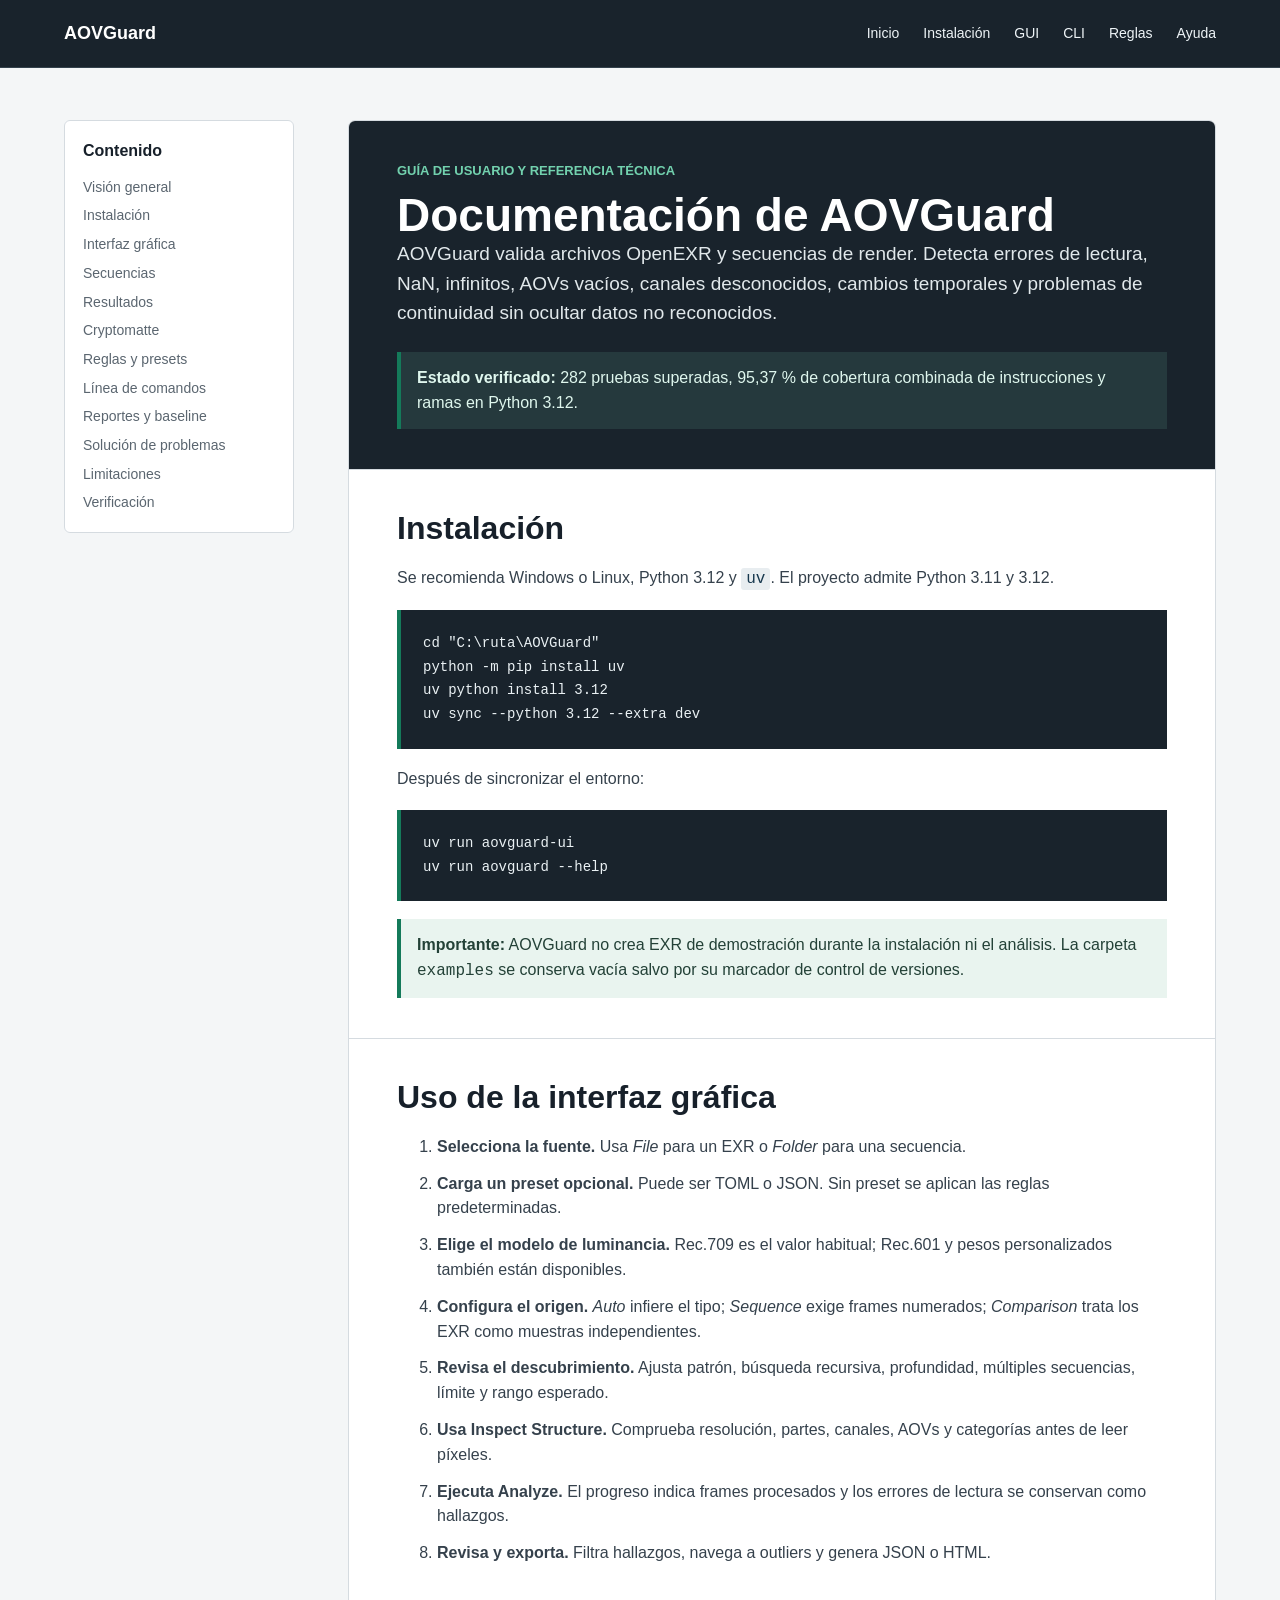
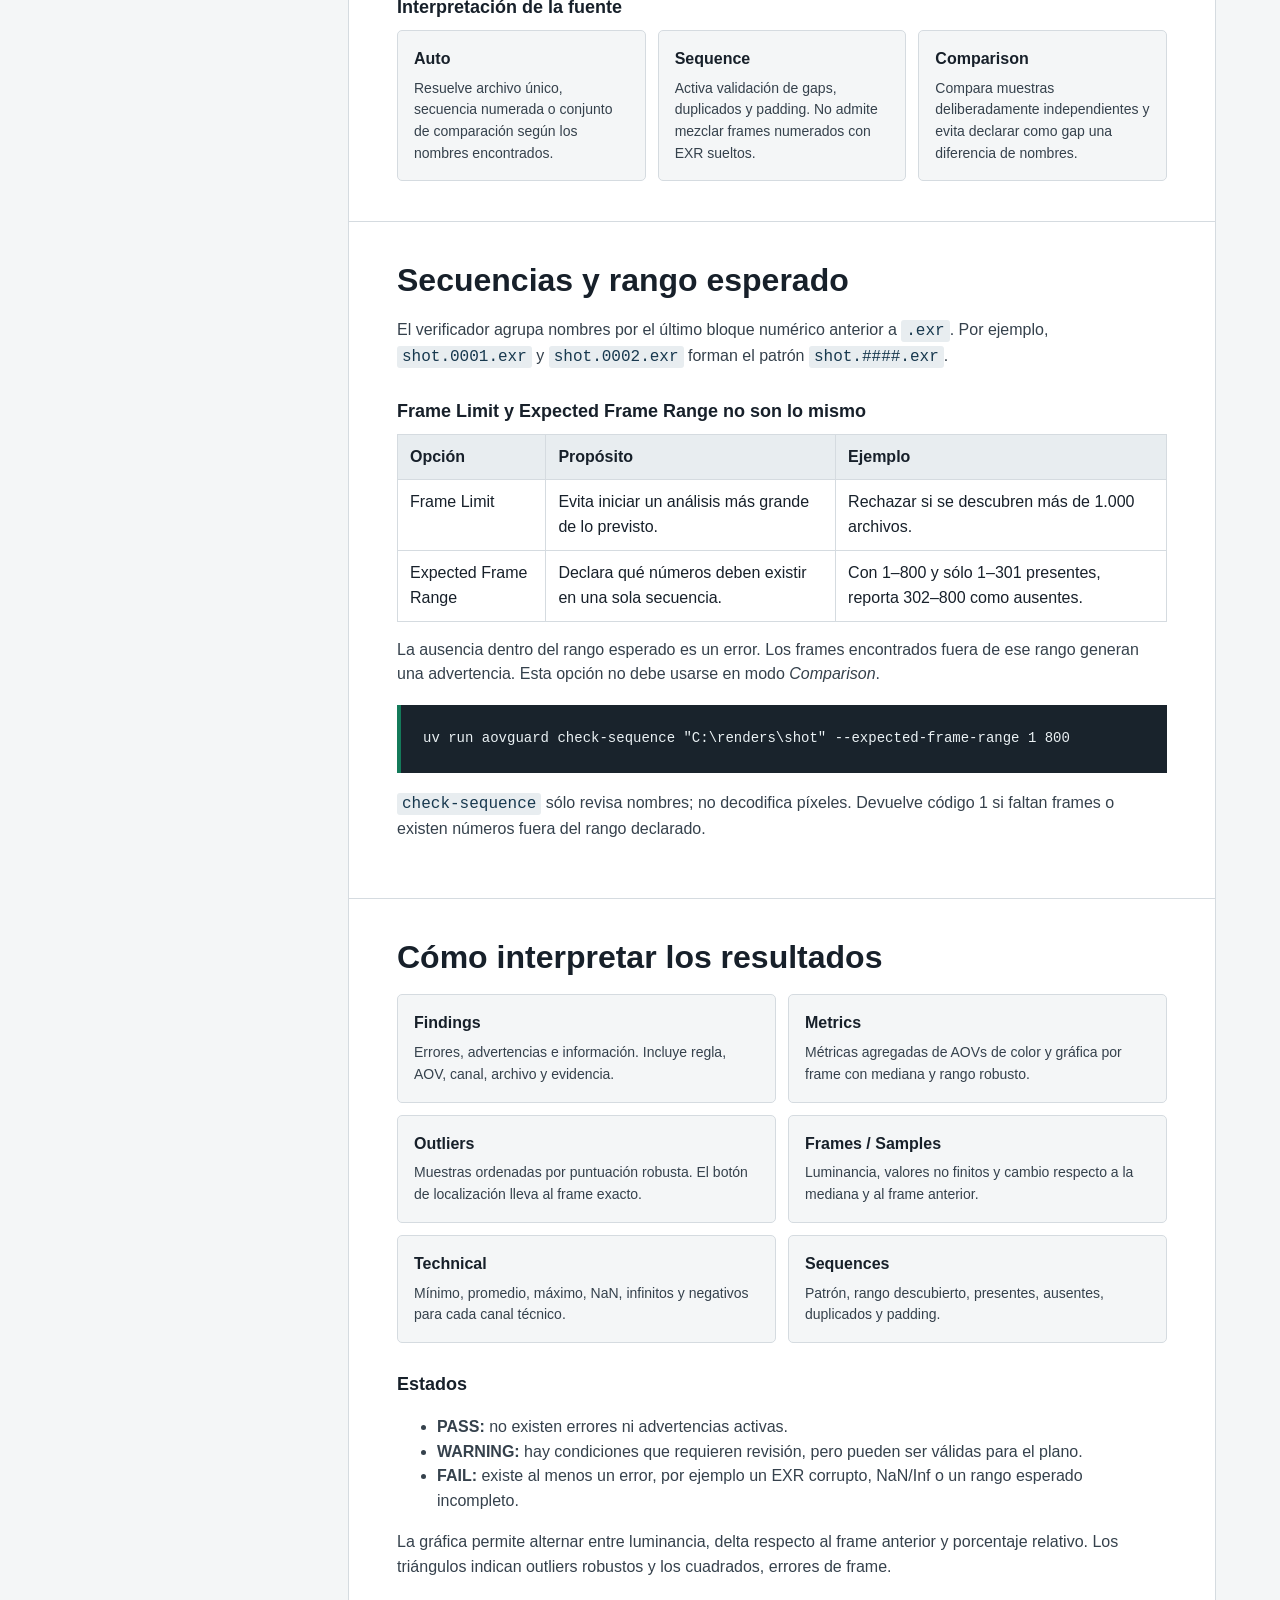
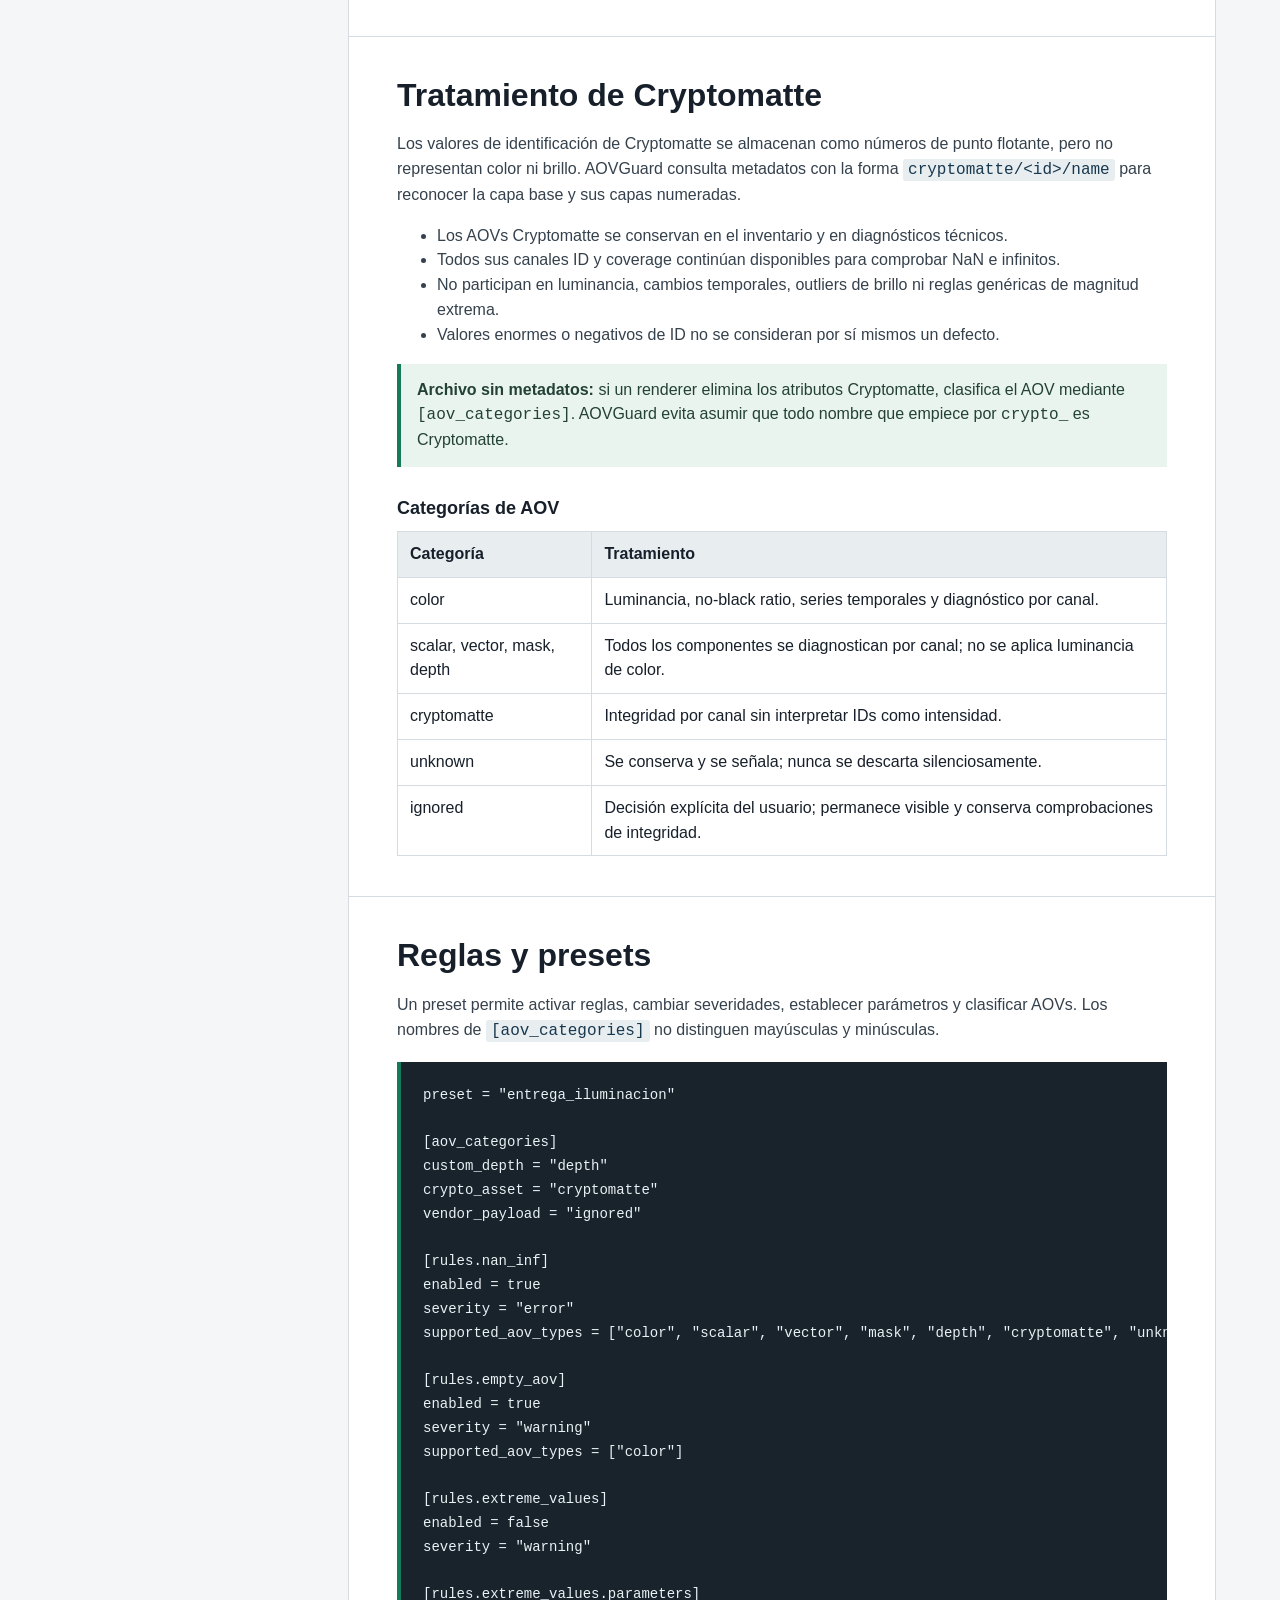
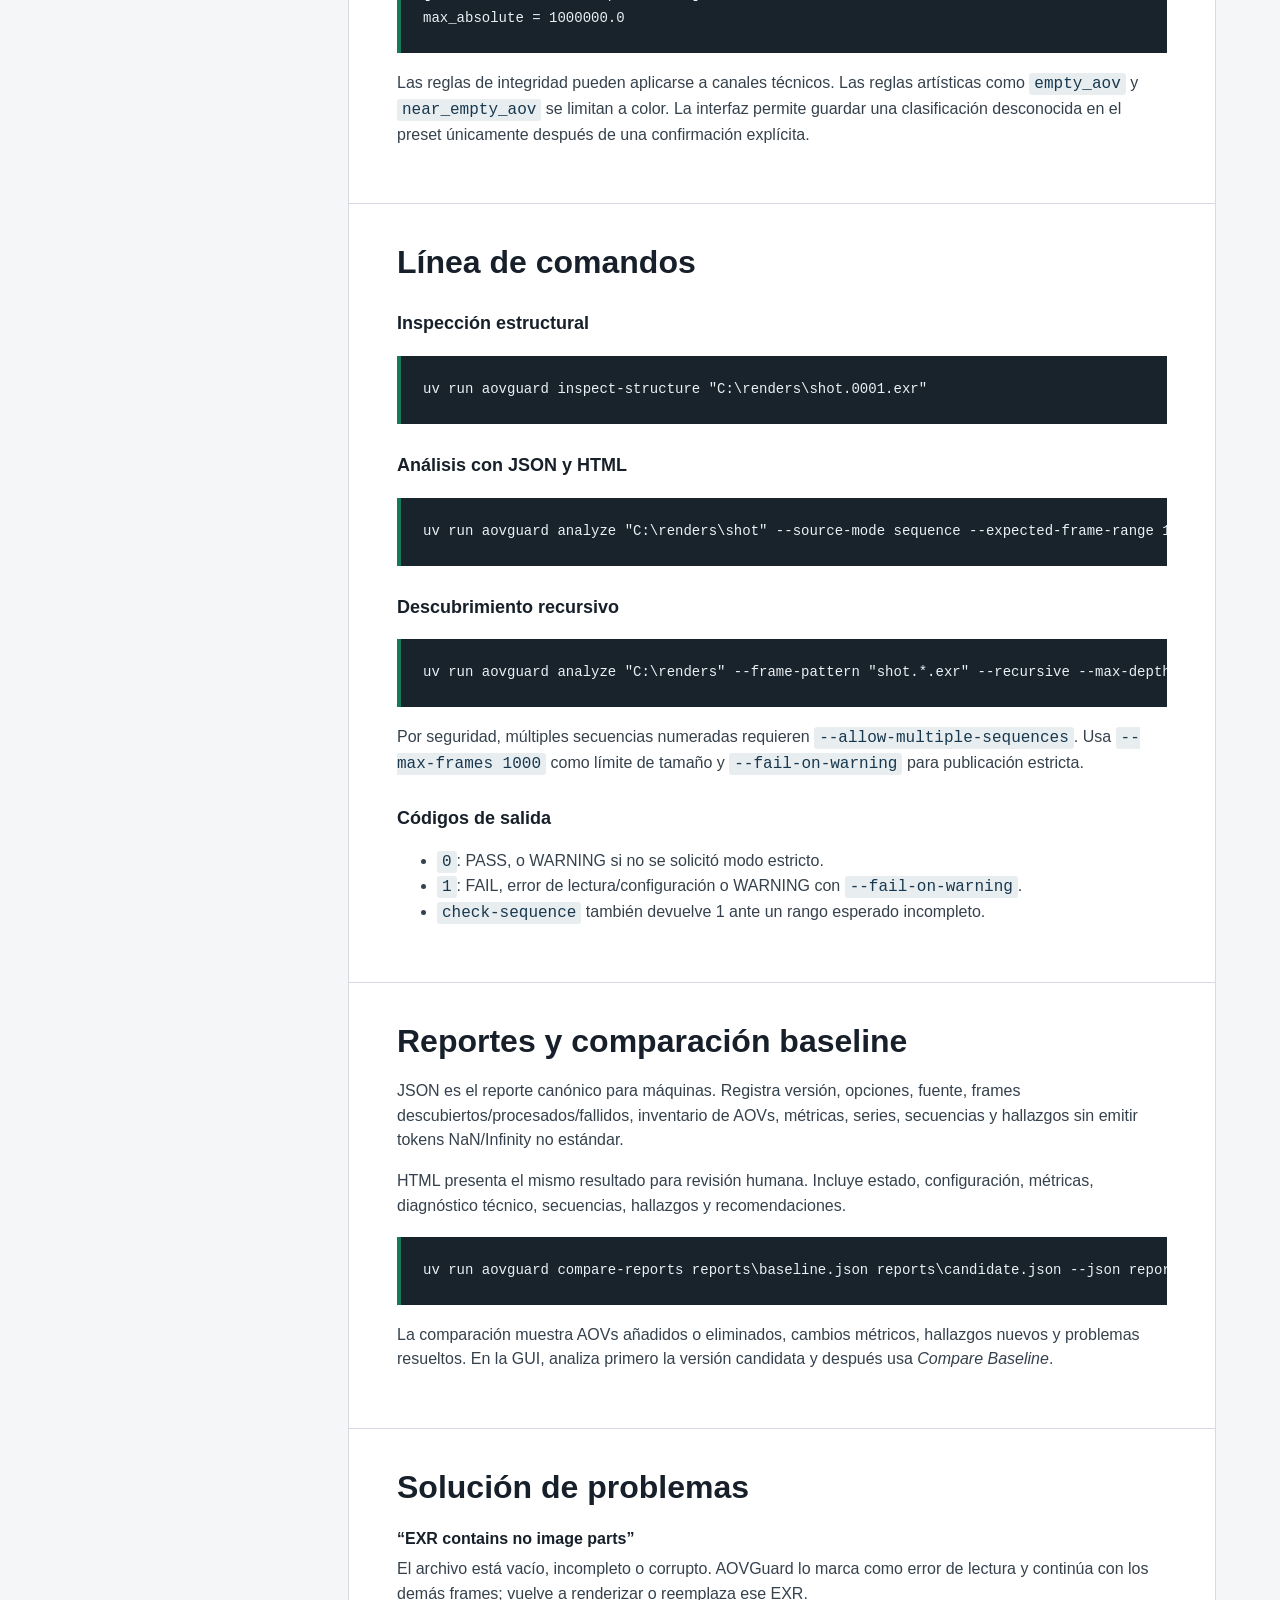
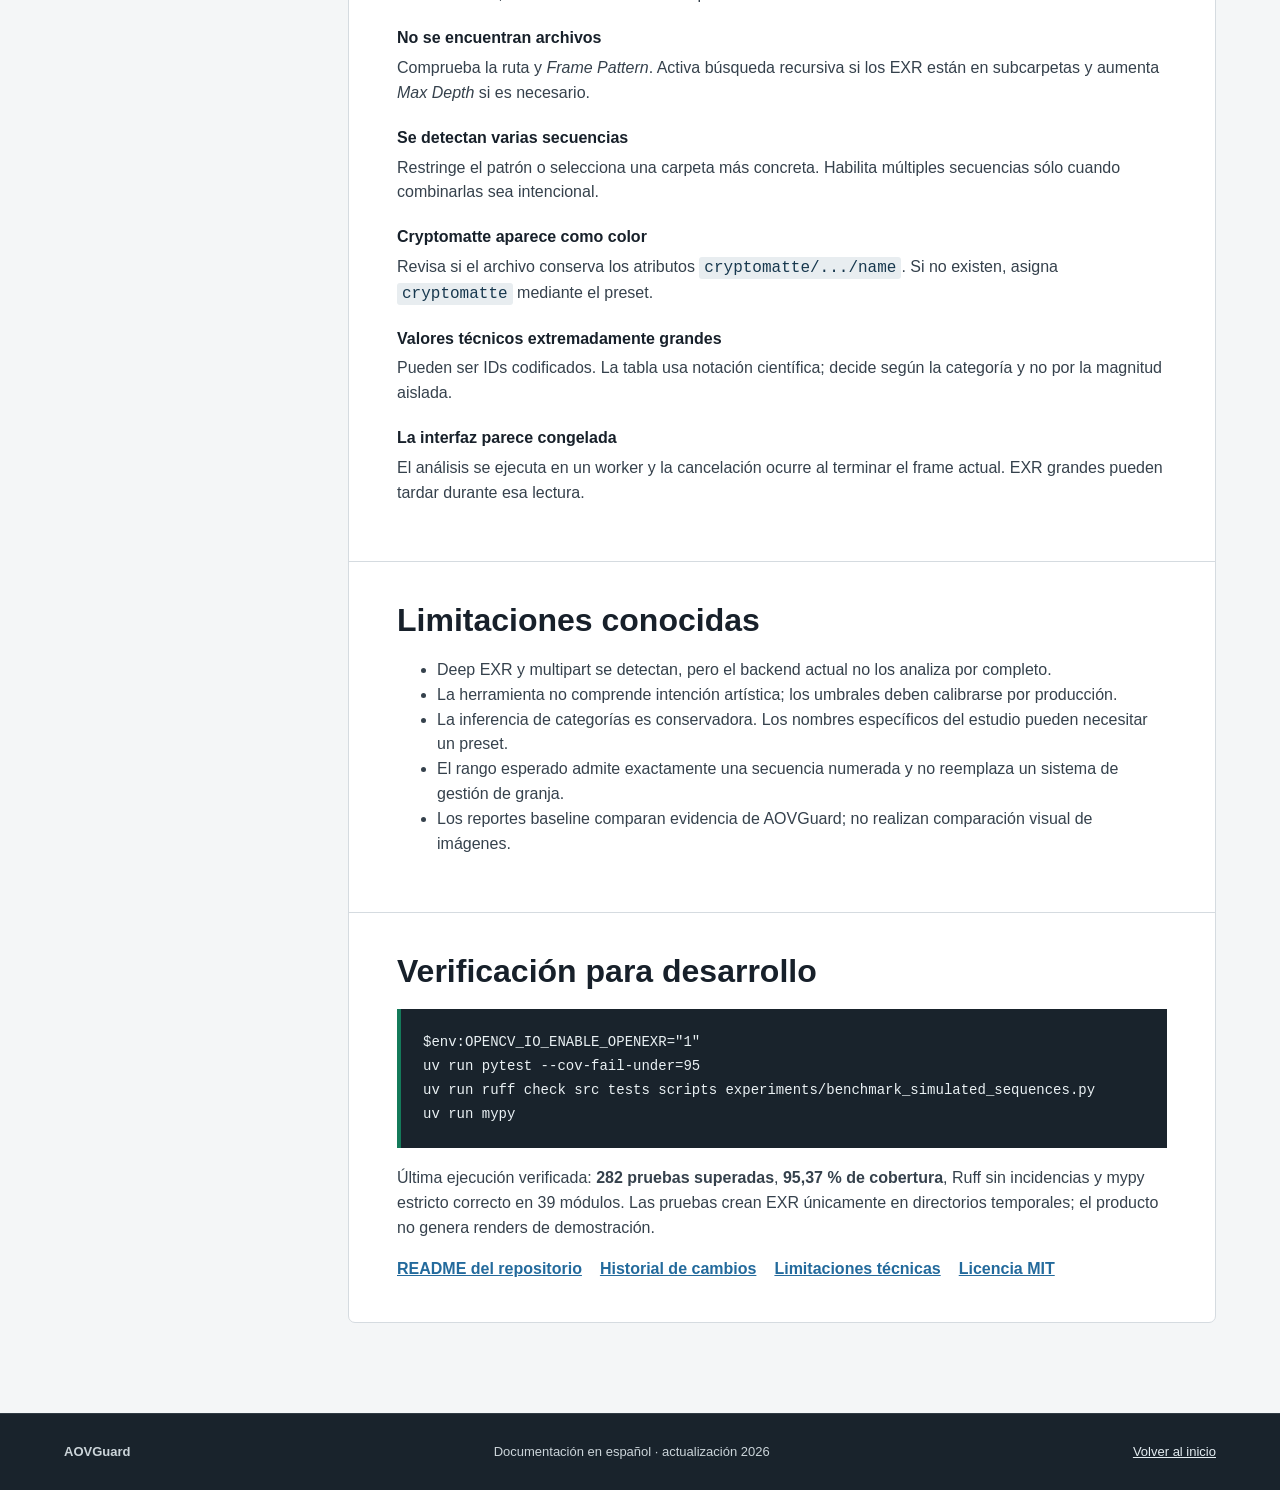
==== website/documentacion.html @ 88c2302a "Initial public release of AOVGuard" ====
<!doctype html>
<html lang="es">
<head>
  <meta charset="utf-8">
  <meta name="viewport" content="width=device-width, initial-scale=1">
  <meta name="description" content="Documentación en español de AOVGuard para analizar OpenEXR, AOVs y secuencias de render.">
  <title>Documentación | AOVGuard</title>
  <link rel="stylesheet" href="styles.css">
</head>
<body class="docs-page">
  <header class="site-header docs-header">
    <a class="brand" href="index.html">AOVGuard</a>
    <nav aria-label="Navegación de documentación">
      <a href="index.html">Inicio</a>
      <a href="#instalacion">Instalación</a>
      <a href="#gui">GUI</a>
      <a href="#cli">CLI</a>
      <a href="#reglas">Reglas</a>
      <a href="#problemas">Ayuda</a>
    </nav>
  </header>

  <main class="docs-shell">
    <aside class="docs-nav" aria-label="Índice de esta página">
      <strong>Contenido</strong>
      <a href="#vision">Visión general</a>
      <a href="#instalacion">Instalación</a>
      <a href="#gui">Interfaz gráfica</a>
      <a href="#secuencias">Secuencias</a>
      <a href="#resultados">Resultados</a>
      <a href="#cryptomatte">Cryptomatte</a>
      <a href="#reglas">Reglas y presets</a>
      <a href="#cli">Línea de comandos</a>
      <a href="#reportes">Reportes y baseline</a>
      <a href="#problemas">Solución de problemas</a>
      <a href="#limitaciones">Limitaciones</a>
      <a href="#verificacion">Verificación</a>
    </aside>

    <article class="docs-content">
      <header class="docs-hero" id="vision">
        <p class="eyebrow">Guía de usuario y referencia técnica</p>
        <h1>Documentación de AOVGuard</h1>
        <p class="lead">AOVGuard valida archivos OpenEXR y secuencias de render. Detecta errores de lectura, NaN, infinitos, AOVs vacíos, canales desconocidos, cambios temporales y problemas de continuidad sin ocultar datos no reconocidos.</p>
        <div class="status-note"><strong>Estado verificado:</strong> 282 pruebas superadas, 95,37 % de cobertura combinada de instrucciones y ramas en Python 3.12.</div>
      </header>

      <section id="instalacion">
        <h2>Instalación</h2>
        <p>Se recomienda Windows o Linux, Python 3.12 y <code>uv</code>. El proyecto admite Python 3.11 y 3.12.</p>
        <pre><code>cd "C:\ruta\AOVGuard"
python -m pip install uv
uv python install 3.12
uv sync --python 3.12 --extra dev</code></pre>
        <p>Después de sincronizar el entorno:</p>
        <pre><code>uv run aovguard-ui
uv run aovguard --help</code></pre>
        <div class="callout"><strong>Importante:</strong> AOVGuard no crea EXR de demostración durante la instalación ni el análisis. La carpeta <code>examples</code> se conserva vacía salvo por su marcador de control de versiones.</div>
      </section>

      <section id="gui">
        <h2>Uso de la interfaz gráfica</h2>
        <ol class="steps">
          <li><strong>Selecciona la fuente.</strong> Usa <em>File</em> para un EXR o <em>Folder</em> para una secuencia.</li>
          <li><strong>Carga un preset opcional.</strong> Puede ser TOML o JSON. Sin preset se aplican las reglas predeterminadas.</li>
          <li><strong>Elige el modelo de luminancia.</strong> Rec.709 es el valor habitual; Rec.601 y pesos personalizados también están disponibles.</li>
          <li><strong>Configura el origen.</strong> <em>Auto</em> infiere el tipo; <em>Sequence</em> exige frames numerados; <em>Comparison</em> trata los EXR como muestras independientes.</li>
          <li><strong>Revisa el descubrimiento.</strong> Ajusta patrón, búsqueda recursiva, profundidad, múltiples secuencias, límite y rango esperado.</li>
          <li><strong>Usa Inspect Structure.</strong> Comprueba resolución, partes, canales, AOVs y categorías antes de leer píxeles.</li>
          <li><strong>Ejecuta Analyze.</strong> El progreso indica frames procesados y los errores de lectura se conservan como hallazgos.</li>
          <li><strong>Revisa y exporta.</strong> Filtra hallazgos, navega a outliers y genera JSON o HTML.</li>
        </ol>

        <h3>Interpretación de la fuente</h3>
        <div class="reference-grid">
          <div><strong>Auto</strong><p>Resuelve archivo único, secuencia numerada o conjunto de comparación según los nombres encontrados.</p></div>
          <div><strong>Sequence</strong><p>Activa validación de gaps, duplicados y padding. No admite mezclar frames numerados con EXR sueltos.</p></div>
          <div><strong>Comparison</strong><p>Compara muestras deliberadamente independientes y evita declarar como gap una diferencia de nombres.</p></div>
        </div>
      </section>

      <section id="secuencias">
        <h2>Secuencias y rango esperado</h2>
        <p>El verificador agrupa nombres por el último bloque numérico anterior a <code>.exr</code>. Por ejemplo, <code>shot.0001.exr</code> y <code>shot.0002.exr</code> forman el patrón <code>shot.####.exr</code>.</p>
        <h3>Frame Limit y Expected Frame Range no son lo mismo</h3>
        <table>
          <thead><tr><th>Opción</th><th>Propósito</th><th>Ejemplo</th></tr></thead>
          <tbody>
            <tr><td>Frame Limit</td><td>Evita iniciar un análisis más grande de lo previsto.</td><td>Rechazar si se descubren más de 1.000 archivos.</td></tr>
            <tr><td>Expected Frame Range</td><td>Declara qué números deben existir en una sola secuencia.</td><td>Con 1–800 y sólo 1–301 presentes, reporta 302–800 como ausentes.</td></tr>
          </tbody>
        </table>
        <p>La ausencia dentro del rango esperado es un error. Los frames encontrados fuera de ese rango generan una advertencia. Esta opción no debe usarse en modo <em>Comparison</em>.</p>
        <pre><code>uv run aovguard check-sequence "C:\renders\shot" --expected-frame-range 1 800</code></pre>
        <p><code>check-sequence</code> sólo revisa nombres; no decodifica píxeles. Devuelve código 1 si faltan frames o existen números fuera del rango declarado.</p>
      </section>

      <section id="resultados">
        <h2>Cómo interpretar los resultados</h2>
        <div class="reference-grid two-columns">
          <div><strong>Findings</strong><p>Errores, advertencias e información. Incluye regla, AOV, canal, archivo y evidencia.</p></div>
          <div><strong>Metrics</strong><p>Métricas agregadas de AOVs de color y gráfica por frame con mediana y rango robusto.</p></div>
          <div><strong>Outliers</strong><p>Muestras ordenadas por puntuación robusta. El botón de localización lleva al frame exacto.</p></div>
          <div><strong>Frames / Samples</strong><p>Luminancia, valores no finitos y cambio respecto a la mediana y al frame anterior.</p></div>
          <div><strong>Technical</strong><p>Mínimo, promedio, máximo, NaN, infinitos y negativos para cada canal técnico.</p></div>
          <div><strong>Sequences</strong><p>Patrón, rango descubierto, presentes, ausentes, duplicados y padding.</p></div>
        </div>

        <h3>Estados</h3>
        <ul>
          <li><strong>PASS:</strong> no existen errores ni advertencias activas.</li>
          <li><strong>WARNING:</strong> hay condiciones que requieren revisión, pero pueden ser válidas para el plano.</li>
          <li><strong>FAIL:</strong> existe al menos un error, por ejemplo un EXR corrupto, NaN/Inf o un rango esperado incompleto.</li>
        </ul>
        <p>La gráfica permite alternar entre luminancia, delta respecto al frame anterior y porcentaje relativo. Los triángulos indican outliers robustos y los cuadrados, errores de frame.</p>
      </section>

      <section id="cryptomatte">
        <h2>Tratamiento de Cryptomatte</h2>
        <p>Los valores de identificación de Cryptomatte se almacenan como números de punto flotante, pero no representan color ni brillo. AOVGuard consulta metadatos con la forma <code>cryptomatte/&lt;id&gt;/name</code> para reconocer la capa base y sus capas numeradas.</p>
        <ul>
          <li>Los AOVs Cryptomatte se conservan en el inventario y en diagnósticos técnicos.</li>
          <li>Todos sus canales ID y coverage continúan disponibles para comprobar NaN e infinitos.</li>
          <li>No participan en luminancia, cambios temporales, outliers de brillo ni reglas genéricas de magnitud extrema.</li>
          <li>Valores enormes o negativos de ID no se consideran por sí mismos un defecto.</li>
        </ul>
        <div class="callout"><strong>Archivo sin metadatos:</strong> si un renderer elimina los atributos Cryptomatte, clasifica el AOV mediante <code>[aov_categories]</code>. AOVGuard evita asumir que todo nombre que empiece por <code>crypto_</code> es Cryptomatte.</div>

        <h3>Categorías de AOV</h3>
        <table>
          <thead><tr><th>Categoría</th><th>Tratamiento</th></tr></thead>
          <tbody>
            <tr><td>color</td><td>Luminancia, no-black ratio, series temporales y diagnóstico por canal.</td></tr>
            <tr><td>scalar, vector, mask, depth</td><td>Todos los componentes se diagnostican por canal; no se aplica luminancia de color.</td></tr>
            <tr><td>cryptomatte</td><td>Integridad por canal sin interpretar IDs como intensidad.</td></tr>
            <tr><td>unknown</td><td>Se conserva y se señala; nunca se descarta silenciosamente.</td></tr>
            <tr><td>ignored</td><td>Decisión explícita del usuario; permanece visible y conserva comprobaciones de integridad.</td></tr>
          </tbody>
        </table>
      </section>

      <section id="reglas">
        <h2>Reglas y presets</h2>
        <p>Un preset permite activar reglas, cambiar severidades, establecer parámetros y clasificar AOVs. Los nombres de <code>[aov_categories]</code> no distinguen mayúsculas y minúsculas.</p>
        <pre><code>preset = "entrega_iluminacion"

[aov_categories]
custom_depth = "depth"
crypto_asset = "cryptomatte"
vendor_payload = "ignored"

[rules.nan_inf]
enabled = true
severity = "error"
supported_aov_types = ["color", "scalar", "vector", "mask", "depth", "cryptomatte", "unknown", "ignored"]

[rules.empty_aov]
enabled = true
severity = "warning"
supported_aov_types = ["color"]

[rules.extreme_values]
enabled = false
severity = "warning"

[rules.extreme_values.parameters]
max_absolute = 1000000.0</code></pre>
        <p>Las reglas de integridad pueden aplicarse a canales técnicos. Las reglas artísticas como <code>empty_aov</code> y <code>near_empty_aov</code> se limitan a color. La interfaz permite guardar una clasificación desconocida en el preset únicamente después de una confirmación explícita.</p>
      </section>

      <section id="cli">
        <h2>Línea de comandos</h2>
        <h3>Inspección estructural</h3>
        <pre><code>uv run aovguard inspect-structure "C:\renders\shot.0001.exr"</code></pre>
        <h3>Análisis con JSON y HTML</h3>
        <pre><code>uv run aovguard analyze "C:\renders\shot" --source-mode sequence --expected-frame-range 1 800 --rules-config config\rules.example.toml --json reports\shot.json --html reports\shot.html</code></pre>
        <h3>Descubrimiento recursivo</h3>
        <pre><code>uv run aovguard analyze "C:\renders" --frame-pattern "shot.*.exr" --recursive --max-depth 2</code></pre>
        <p>Por seguridad, múltiples secuencias numeradas requieren <code>--allow-multiple-sequences</code>. Usa <code>--max-frames 1000</code> como límite de tamaño y <code>--fail-on-warning</code> para publicación estricta.</p>
        <h3>Códigos de salida</h3>
        <ul>
          <li><code>0</code>: PASS, o WARNING si no se solicitó modo estricto.</li>
          <li><code>1</code>: FAIL, error de lectura/configuración o WARNING con <code>--fail-on-warning</code>.</li>
          <li><code>check-sequence</code> también devuelve 1 ante un rango esperado incompleto.</li>
        </ul>
      </section>

      <section id="reportes">
        <h2>Reportes y comparación baseline</h2>
        <p>JSON es el reporte canónico para máquinas. Registra versión, opciones, fuente, frames descubiertos/procesados/fallidos, inventario de AOVs, métricas, series, secuencias y hallazgos sin emitir tokens NaN/Infinity no estándar.</p>
        <p>HTML presenta el mismo resultado para revisión humana. Incluye estado, configuración, métricas, diagnóstico técnico, secuencias, hallazgos y recomendaciones.</p>
        <pre><code>uv run aovguard compare-reports reports\baseline.json reports\candidate.json --json reports\comparacion.json</code></pre>
        <p>La comparación muestra AOVs añadidos o eliminados, cambios métricos, hallazgos nuevos y problemas resueltos. En la GUI, analiza primero la versión candidata y después usa <em>Compare Baseline</em>.</p>
      </section>

      <section id="problemas">
        <h2>Solución de problemas</h2>
        <dl class="troubleshooting">
          <dt>“EXR contains no image parts”</dt>
          <dd>El archivo está vacío, incompleto o corrupto. AOVGuard lo marca como error de lectura y continúa con los demás frames; vuelve a renderizar o reemplaza ese EXR.</dd>
          <dt>No se encuentran archivos</dt>
          <dd>Comprueba la ruta y <em>Frame Pattern</em>. Activa búsqueda recursiva si los EXR están en subcarpetas y aumenta <em>Max Depth</em> si es necesario.</dd>
          <dt>Se detectan varias secuencias</dt>
          <dd>Restringe el patrón o selecciona una carpeta más concreta. Habilita múltiples secuencias sólo cuando combinarlas sea intencional.</dd>
          <dt>Cryptomatte aparece como color</dt>
          <dd>Revisa si el archivo conserva los atributos <code>cryptomatte/.../name</code>. Si no existen, asigna <code>cryptomatte</code> mediante el preset.</dd>
          <dt>Valores técnicos extremadamente grandes</dt>
          <dd>Pueden ser IDs codificados. La tabla usa notación científica; decide según la categoría y no por la magnitud aislada.</dd>
          <dt>La interfaz parece congelada</dt>
          <dd>El análisis se ejecuta en un worker y la cancelación ocurre al terminar el frame actual. EXR grandes pueden tardar durante esa lectura.</dd>
        </dl>
      </section>

      <section id="limitaciones">
        <h2>Limitaciones conocidas</h2>
        <ul>
          <li>Deep EXR y multipart se detectan, pero el backend actual no los analiza por completo.</li>
          <li>La herramienta no comprende intención artística; los umbrales deben calibrarse por producción.</li>
          <li>La inferencia de categorías es conservadora. Los nombres específicos del estudio pueden necesitar un preset.</li>
          <li>El rango esperado admite exactamente una secuencia numerada y no reemplaza un sistema de gestión de granja.</li>
          <li>Los reportes baseline comparan evidencia de AOVGuard; no realizan comparación visual de imágenes.</li>
        </ul>
      </section>

      <section id="verificacion">
        <h2>Verificación para desarrollo</h2>
        <pre><code>$env:OPENCV_IO_ENABLE_OPENEXR="1"
uv run pytest --cov-fail-under=95
uv run ruff check src tests scripts experiments/benchmark_simulated_sequences.py
uv run mypy</code></pre>
        <p>Última ejecución verificada: <strong>282 pruebas superadas</strong>, <strong>95,37 % de cobertura</strong>, Ruff sin incidencias y mypy estricto correcto en 39 módulos. Las pruebas crean EXR únicamente en directorios temporales; el producto no genera renders de demostración.</p>
        <div class="text-links"><a href="../README.md">README del repositorio</a><a href="../CHANGELOG.md">Historial de cambios</a><a href="../docs/limitations.md">Limitaciones técnicas</a><a href="../LICENSE">Licencia MIT</a></div>
      </section>
    </article>
  </main>

  <footer>
    <strong>AOVGuard</strong>
    <span>Documentación en español &middot; actualización 2026</span>
    <a href="index.html">Volver al inicio</a>
  </footer>
</body>
</html>
---- website/styles.css ----
:root {
  --ink: #17202a;
  --muted: #5b6670;
  --line: #d5dbe0;
  --surface: #f4f6f7;
  --white: #ffffff;
  --green: #147a5a;
  --amber: #a96f08;
  --blue: #236a9c;
  --charcoal: #19232c;
}

* { box-sizing: border-box; }

html { scroll-behavior: smooth; }

body {
  margin: 0;
  color: var(--ink);
  background: var(--white);
  font: 16px/1.55 "Segoe UI", Arial, sans-serif;
}

a { color: inherit; }

.site-header {
  position: absolute;
  z-index: 5;
  top: 0;
  left: 0;
  right: 0;
  display: flex;
  align-items: center;
  justify-content: space-between;
  min-height: 68px;
  padding: 0 5vw;
  color: var(--white);
  border-bottom: 1px solid rgba(255, 255, 255, 0.25);
}

.brand {
  font-size: 18px;
  font-weight: 700;
  text-decoration: none;
}

nav { display: flex; gap: 24px; }
nav a { color: #eef4f7; font-size: 14px; text-decoration: none; }
nav a:hover, nav a:focus-visible { color: var(--white); text-decoration: underline; }

.hero {
  position: relative;
  display: flex;
  flex-direction: column;
  justify-content: flex-end;
  min-height: min(78vh, 720px);
  color: var(--white);
  background: var(--charcoal) url("assets/aovguard-current-ui.png") center 32% / cover no-repeat;
  overflow: hidden;
}

.hero-overlay {
  position: absolute;
  inset: 0;
  background: rgba(12, 18, 23, 0.78);
}

.hero-content {
  position: relative;
  z-index: 1;
  width: min(1120px, 90vw);
  margin: 0 auto;
  padding: 120px 0 54px;
}

.eyebrow {
  margin: 0 0 10px;
  color: var(--green);
  font-size: 13px;
  font-weight: 700;
  letter-spacing: 0;
  text-transform: uppercase;
}

.hero .eyebrow { color: #72d1ae; }

h1, h2, h3 { letter-spacing: 0; }
h1 { margin: 0; font-size: 58px; line-height: 1.05; }
h2 { margin: 0; font-size: 32px; line-height: 1.18; }
h3 { margin: 0 0 8px; font-size: 18px; }

.hero-copy {
  max-width: 690px;
  margin: 18px 0 28px;
  color: #e6ebee;
  font-size: 21px;
}

.hero-actions { display: flex; flex-wrap: wrap; gap: 10px; }

.button {
  display: inline-flex;
  align-items: center;
  min-height: 42px;
  padding: 9px 15px;
  border: 1px solid rgba(255, 255, 255, 0.65);
  border-radius: 4px;
  font-weight: 600;
  text-decoration: none;
}

.button.primary { color: #10231d; background: #7ed5b4; border-color: #7ed5b4; }
.button.secondary { color: var(--white); background: rgba(0, 0, 0, 0.18); }
.button:hover, .button:focus-visible { outline: 2px solid var(--white); outline-offset: 2px; }

.hero-facts {
  position: relative;
  z-index: 1;
  display: grid;
  grid-template-columns: repeat(4, 1fr);
  border-top: 1px solid rgba(255, 255, 255, 0.24);
  background: rgba(12, 18, 23, 0.72);
}

.hero-facts div { padding: 17px 5vw; border-right: 1px solid rgba(255, 255, 255, 0.16); }
.hero-facts div:last-child { border-right: 0; }
.hero-facts strong { display: block; font-size: 22px; }
.hero-facts span { color: #cbd4d9; font-size: 13px; }

.band { padding: 76px max(5vw, calc((100vw - 1120px) / 2)); }
.band:nth-of-type(even) { background: var(--surface); }

.section-heading { max-width: 760px; margin-bottom: 28px; }
.lead { max-width: 900px; margin: 0 0 38px; color: #35414c; font-size: 19px; }

.workflow {
  display: grid;
  grid-template-columns: repeat(5, 1fr);
  margin: 0;
  padding: 0;
  border-top: 1px solid var(--line);
  list-style: none;
}

.workflow li { min-width: 0; padding: 20px 18px 0 0; }
.workflow span { display: block; margin-bottom: 14px; color: var(--blue); font: 700 13px Consolas, monospace; }
.workflow strong { display: block; }
.workflow p { margin: 6px 0 0; color: var(--muted); font-size: 14px; }

.evidence-grid { display: grid; grid-template-columns: repeat(4, 1fr); gap: 12px; }
.evidence-item { padding: 20px; border: 1px solid var(--line); border-radius: 6px; background: var(--white); }
.measure { display: block; margin-bottom: 10px; color: var(--green); font: 700 27px Consolas, monospace; }
.evidence-item p { margin: 0; color: var(--muted); font-size: 14px; }
.method-note { max-width: 880px; margin: 24px 0 12px; color: var(--muted); font-size: 14px; }
.text-links { display: flex; flex-wrap: wrap; gap: 18px; }
.text-links a { color: var(--blue); font-weight: 600; }
.run-note { margin: 18px 0 0; }
.run-note a { color: var(--blue); font-weight: 700; }

.product-figure { margin: 0; }
.product-figure img { display: block; width: 100%; height: auto; border: 1px solid var(--line); }
.product-figure figcaption { max-width: 900px; padding-top: 14px; color: var(--muted); }

.architecture-flow {
  display: flex;
  align-items: center;
  gap: 10px;
  overflow-x: auto;
  padding: 20px 0;
  border-top: 1px solid var(--line);
  border-bottom: 1px solid var(--line);
  white-space: nowrap;
}

.architecture-flow span { padding: 8px 10px; border-radius: 4px; background: #e8edf0; font: 600 14px Consolas, monospace; }
.architecture-flow b { color: var(--green); }
.architecture-copy, .scope-columns { display: grid; grid-template-columns: 1fr 1fr; gap: 44px; margin-top: 26px; }
.architecture-copy p { margin: 0; color: #35414c; }

.scope-columns h3 { padding-bottom: 8px; border-bottom: 2px solid var(--green); }
.scope-columns ul { margin: 14px 0 0; padding-left: 19px; }
.scope-columns li { margin: 8px 0; }

pre {
  margin: 0;
  overflow-x: auto;
  padding: 22px;
  border-left: 4px solid var(--green);
  background: var(--charcoal);
  color: #eaf1f4;
  font: 14px/1.7 Consolas, "Courier New", monospace;
}

footer {
  display: flex;
  flex-wrap: wrap;
  justify-content: space-between;
  gap: 14px;
  padding: 28px 5vw;
  border-top: 1px solid #303b44;
  color: #cbd4d9;
  background: var(--charcoal);
  font-size: 13px;
}

/* Documentation page */
.docs-page { background: var(--surface); }
.docs-header {
  position: sticky;
  color: var(--white);
  background: var(--charcoal);
  border-bottom-color: #34424d;
}

.docs-shell {
  display: grid;
  grid-template-columns: 230px minmax(0, 900px);
  gap: 54px;
  justify-content: center;
  padding: 52px 5vw 90px;
  width: 100%;
  min-width: 0;
}

.docs-nav {
  position: sticky;
  top: 94px;
  align-self: start;
  display: flex;
  flex-direction: column;
  gap: 7px;
  max-height: calc(100vh - 120px);
  overflow-y: auto;
  padding: 18px;
  border: 1px solid var(--line);
  border-radius: 6px;
  background: var(--white);
  min-width: 0;
}

.docs-nav strong { margin-bottom: 6px; }
.docs-nav a { color: var(--muted); font-size: 14px; text-decoration: none; }
.docs-nav a:hover, .docs-nav a:focus-visible { color: var(--blue); text-decoration: underline; }

.docs-content {
  min-width: 0;
  overflow: hidden;
  border: 1px solid var(--line);
  border-radius: 7px;
  background: var(--white);
}

.docs-content section, .docs-hero { padding: 40px 48px; }
.docs-content section { border-top: 1px solid var(--line); scroll-margin-top: 90px; }
.docs-content h1 { font-size: 46px; }
.docs-content h2 { margin-bottom: 18px; }
.docs-content h3 { margin-top: 28px; }
.docs-content p, .docs-content li, .docs-content dd { color: #35414c; }
.docs-content code { font-family: Consolas, "Courier New", monospace; }
.docs-content p code, .docs-content li code, .docs-content td code, .docs-content dd code {
  padding: 2px 5px;
  border-radius: 3px;
  background: #e8edf0;
  color: #17384e;
}
.docs-content pre { margin: 18px 0; }
.docs-content table { width: 100%; border-collapse: collapse; }
.docs-content th, .docs-content td { padding: 10px 12px; border: 1px solid var(--line); text-align: left; vertical-align: top; }
.docs-content th { background: #e8edf0; }

.docs-hero { color: var(--white); background: var(--charcoal); }
.docs-hero .eyebrow { color: #72d1ae; }
.docs-hero .lead { margin-bottom: 24px; color: #e1e8eb; }
.status-note, .callout {
  padding: 14px 16px;
  border-left: 4px solid var(--green);
  background: #e9f4ef;
  color: #234137;
}
.docs-hero .status-note { background: rgba(126, 213, 180, 0.12); color: #dff7ee; }
.steps li { margin-bottom: 12px; }
.reference-grid { display: grid; grid-template-columns: repeat(3, 1fr); gap: 12px; }
.reference-grid.two-columns { grid-template-columns: repeat(2, 1fr); }
.reference-grid > div { padding: 16px; border: 1px solid var(--line); border-radius: 5px; background: var(--surface); }
.reference-grid p { margin: 6px 0 0; font-size: 14px; }
.troubleshooting dt { margin-top: 20px; font-weight: 700; }
.troubleshooting dd { margin: 5px 0 0; }
.docs-page footer a { color: #e4edf1; }

@media (max-width: 900px) {
  nav { display: none; }
  h1 { font-size: 44px; }
  .hero-facts { grid-template-columns: 1fr 1fr; }
  .hero-facts div:nth-child(2) { border-right: 0; }
  .workflow { grid-template-columns: 1fr 1fr; gap: 24px; }
  .evidence-grid { grid-template-columns: 1fr 1fr; }
  .architecture-copy, .scope-columns { grid-template-columns: 1fr; gap: 28px; }
  .docs-header nav { display: none; }
  .docs-shell { grid-template-columns: minmax(0, 1fr); padding-top: 30px; }
  .docs-nav { position: static; display: grid; grid-template-columns: repeat(3, 1fr); max-height: none; }
  .docs-nav strong { grid-column: 1 / -1; }
}

@media (max-width: 560px) {
  .hero { min-height: 680px; }
  .hero-content { padding-top: 100px; }
  h1 { font-size: 38px; }
  h2 { font-size: 27px; }
  .hero-copy { font-size: 18px; }
  .hero-facts { grid-template-columns: 1fr 1fr; }
  .hero-facts div { padding: 13px 5vw; }
  .band { padding-top: 54px; padding-bottom: 54px; }
  .workflow, .evidence-grid { grid-template-columns: 1fr; }
  .workflow { gap: 18px; }
  footer { flex-direction: column; }
  .docs-page { overflow-x: hidden; }
  .docs-shell { width: 100vw; max-width: 100vw; padding-right: 0; padding-left: 0; }
  .docs-nav { width: 90vw; max-width: 90vw; margin: 0 5vw; grid-template-columns: repeat(2, minmax(0, 1fr)); }
  .docs-nav a { min-width: 0; overflow-wrap: anywhere; }
  .docs-content { width: 100%; max-width: 100vw; border-right: 0; border-left: 0; border-radius: 0; }
  .docs-content p, .docs-content li, .docs-content dd { overflow-wrap: anywhere; }
  .docs-content section, .docs-hero { padding: 34px 5vw; }
  .docs-content h1 { font-size: 36px; }
  .reference-grid, .reference-grid.two-columns { grid-template-columns: 1fr; }
}
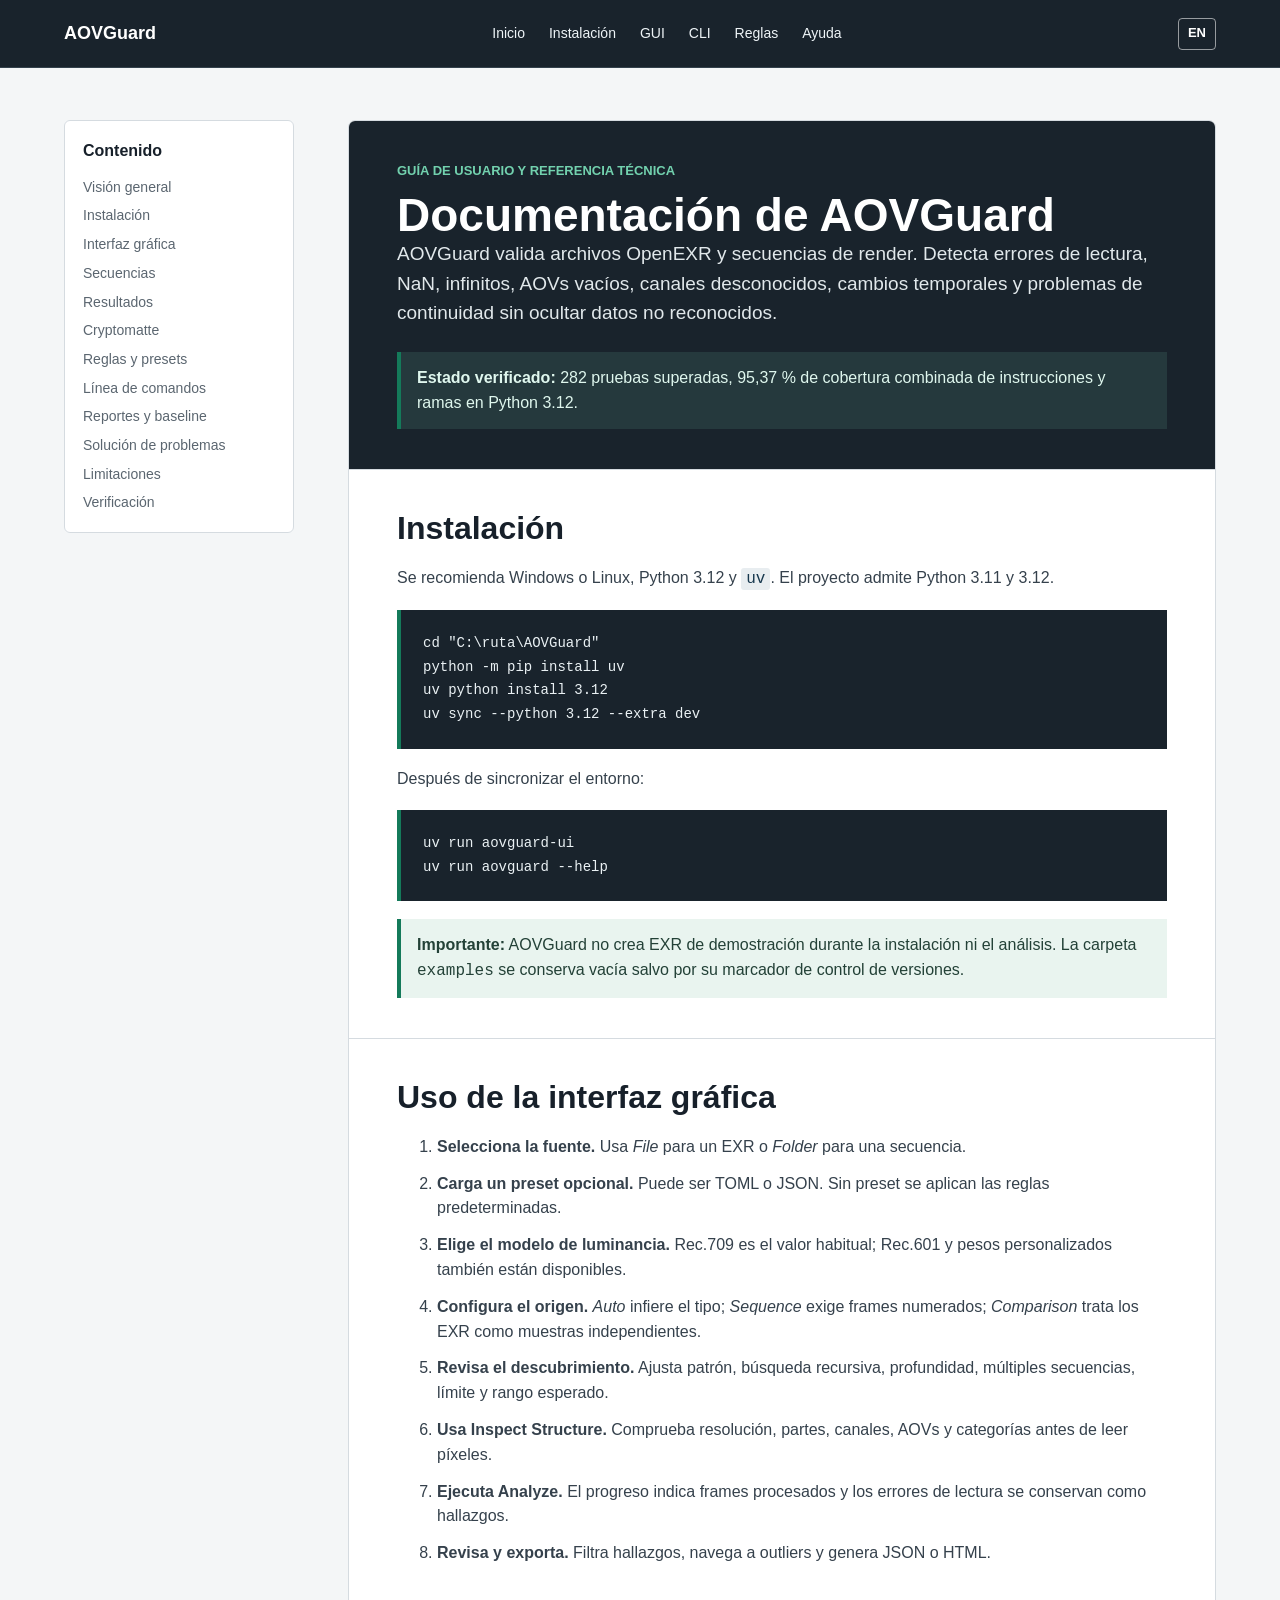
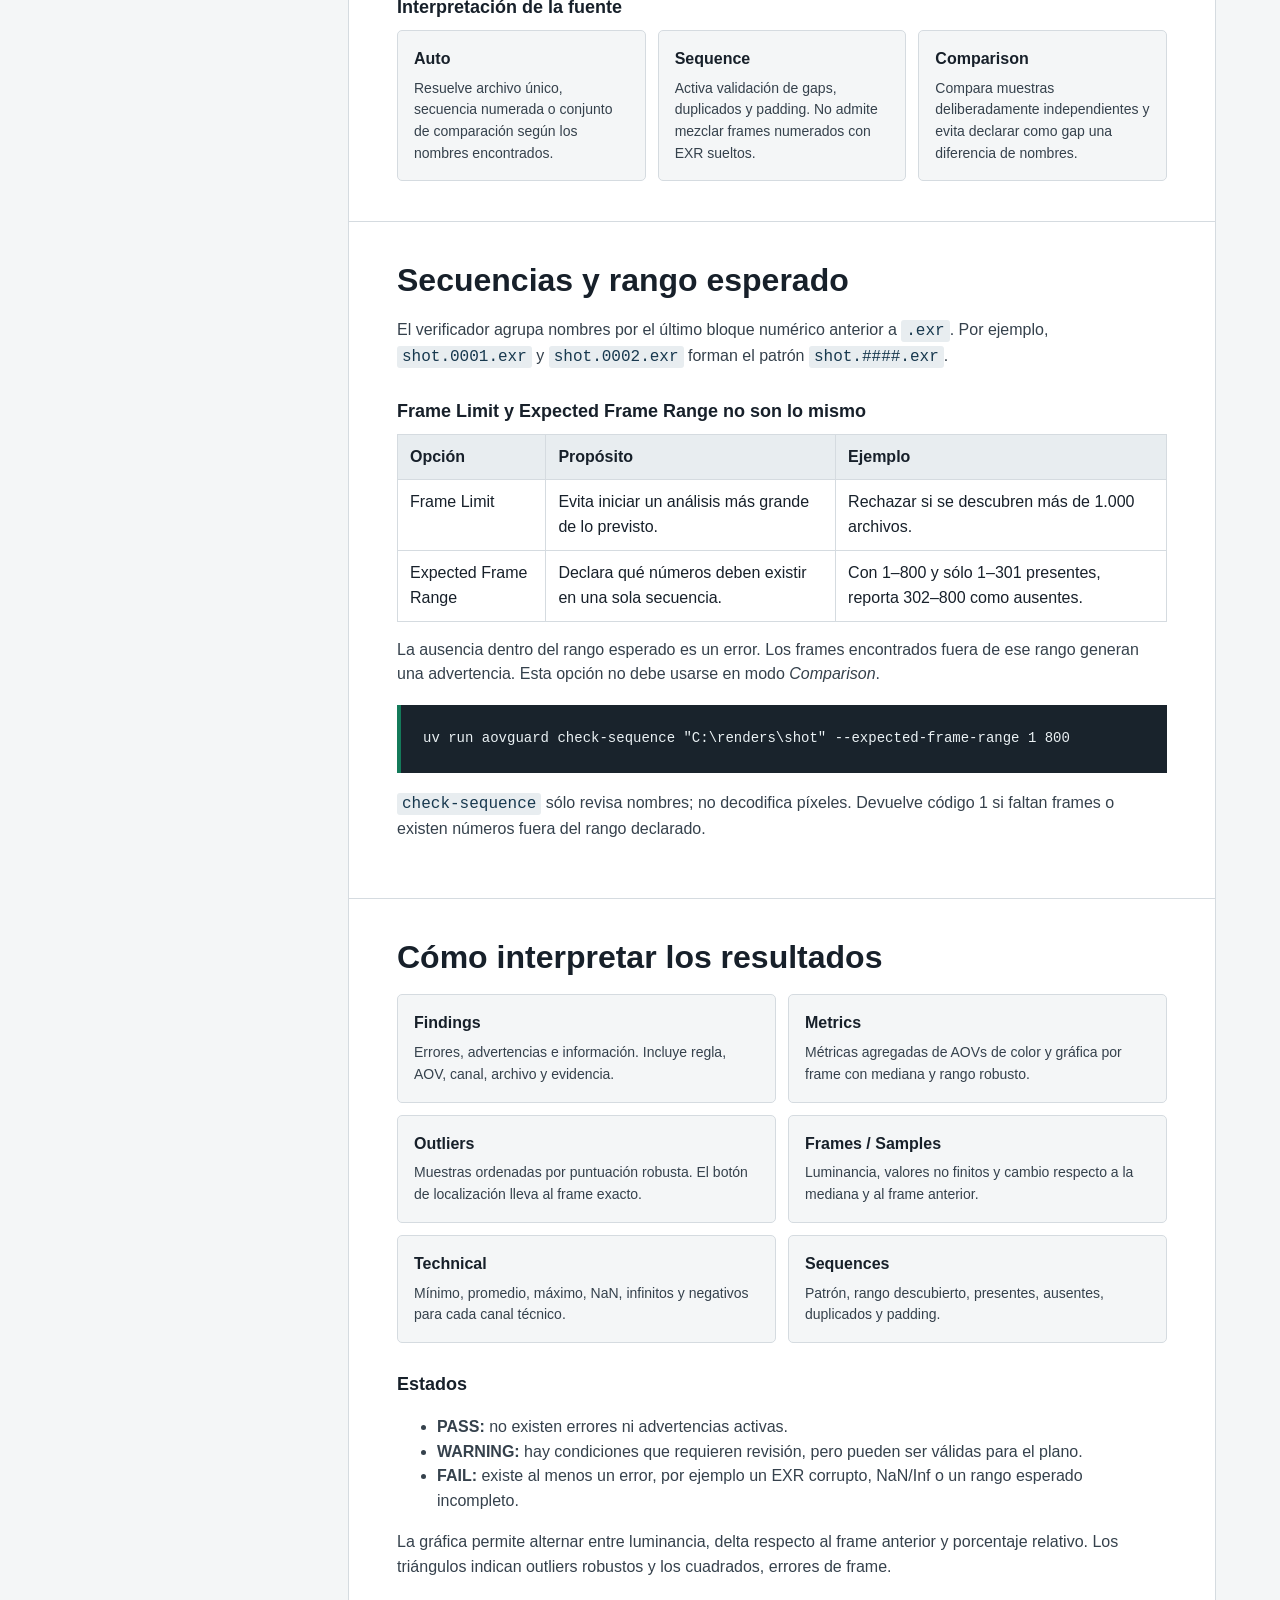
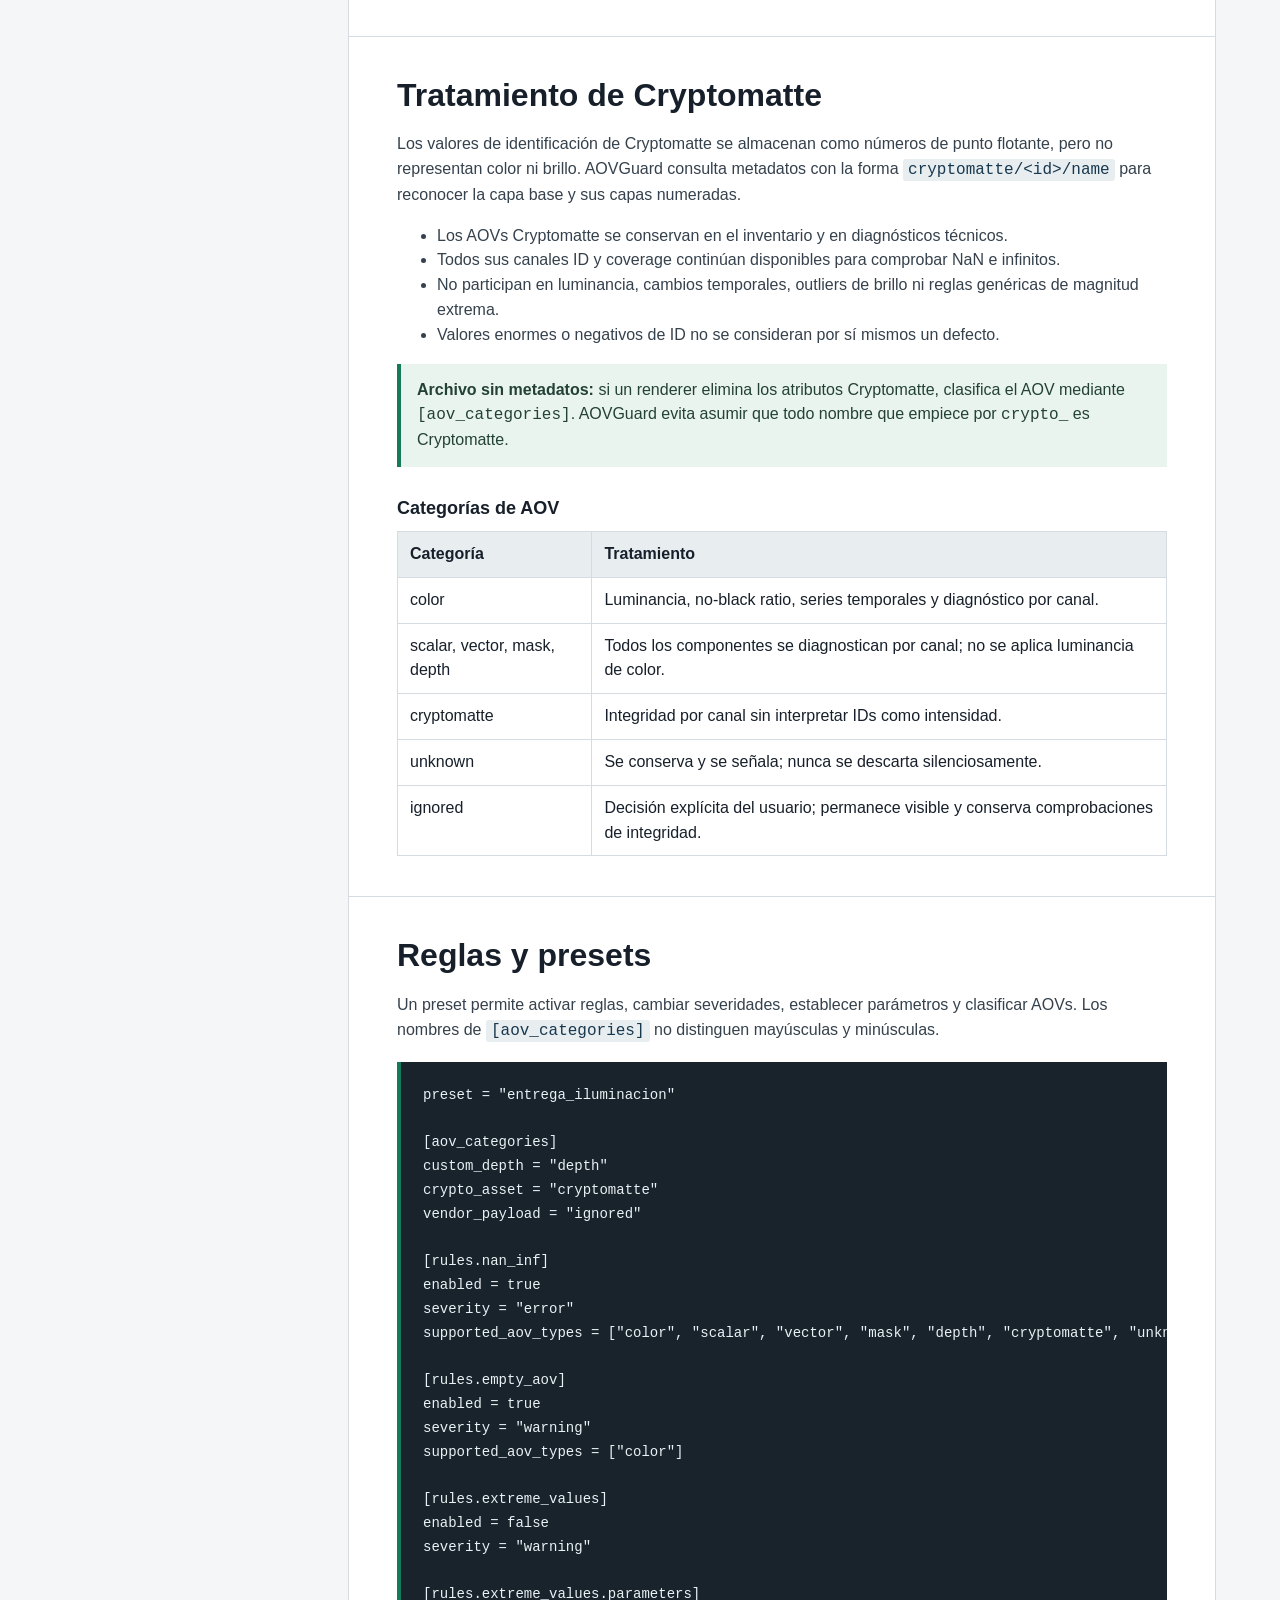
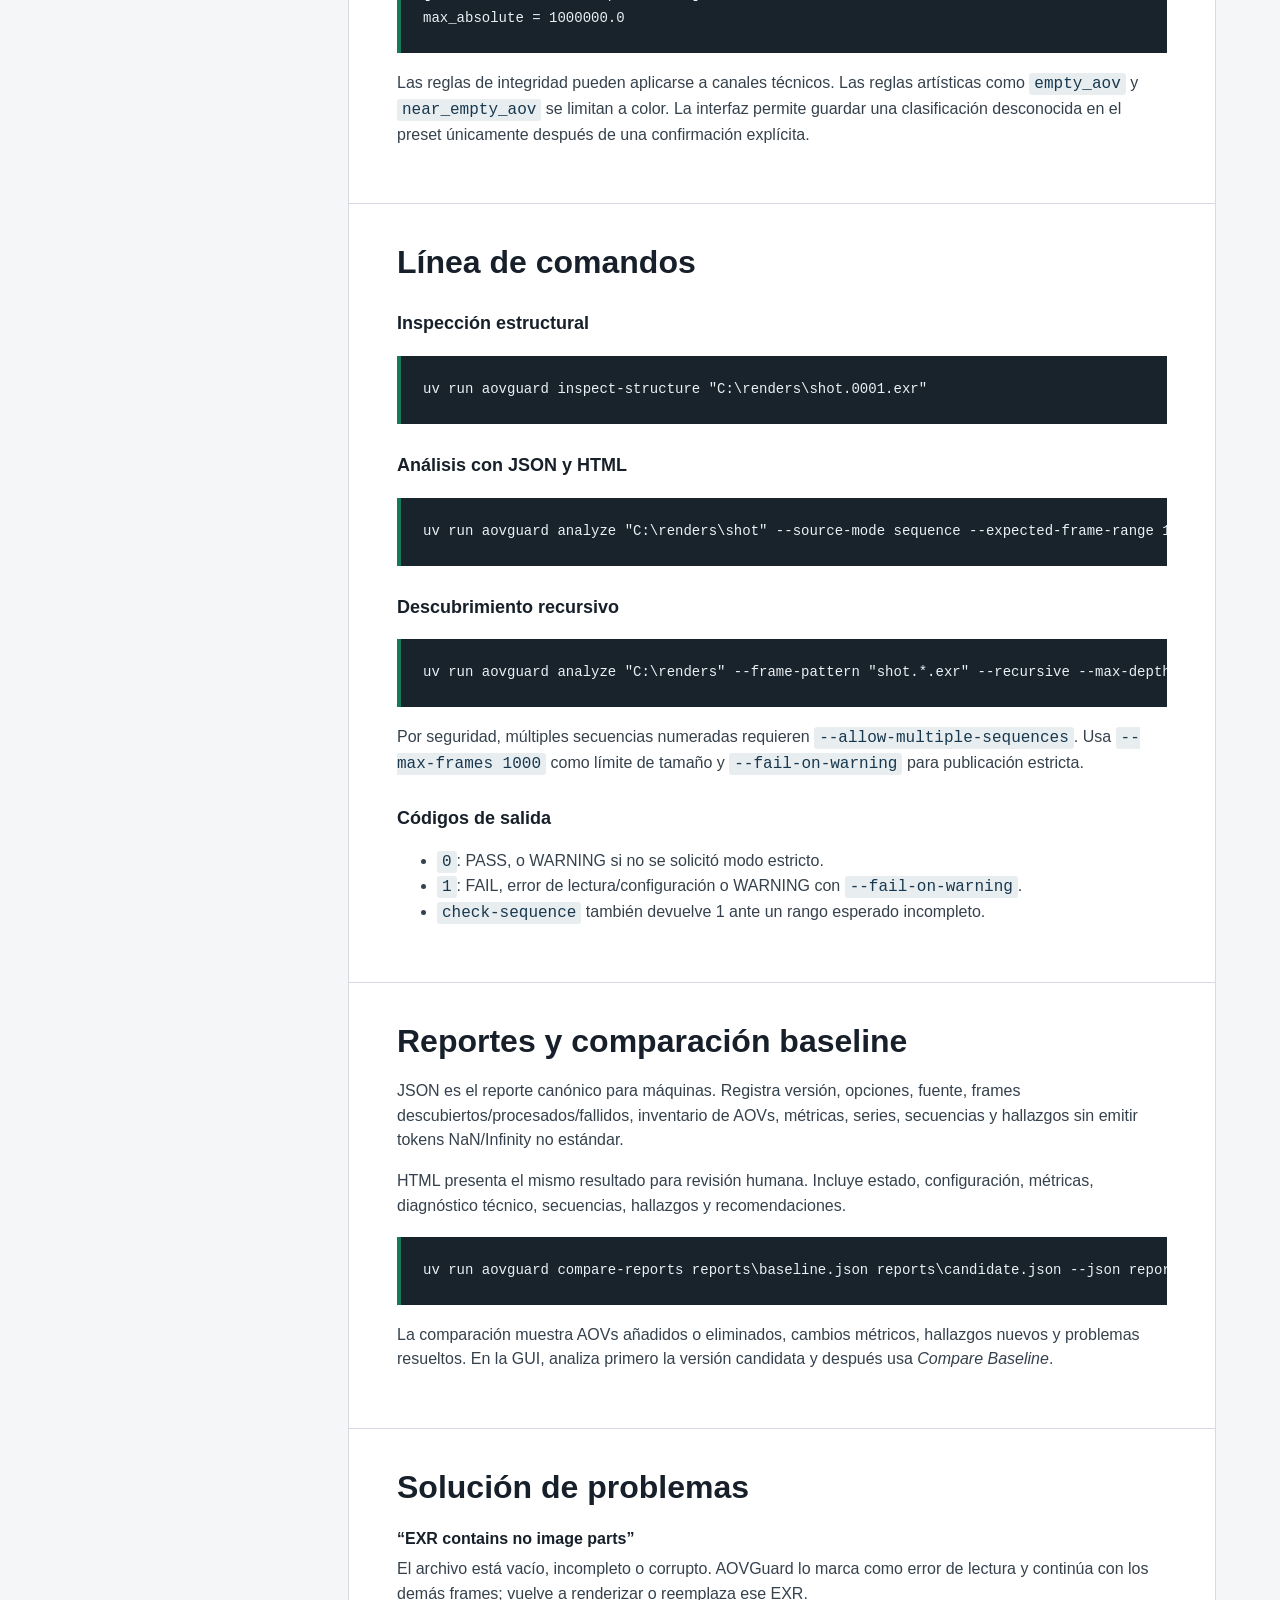
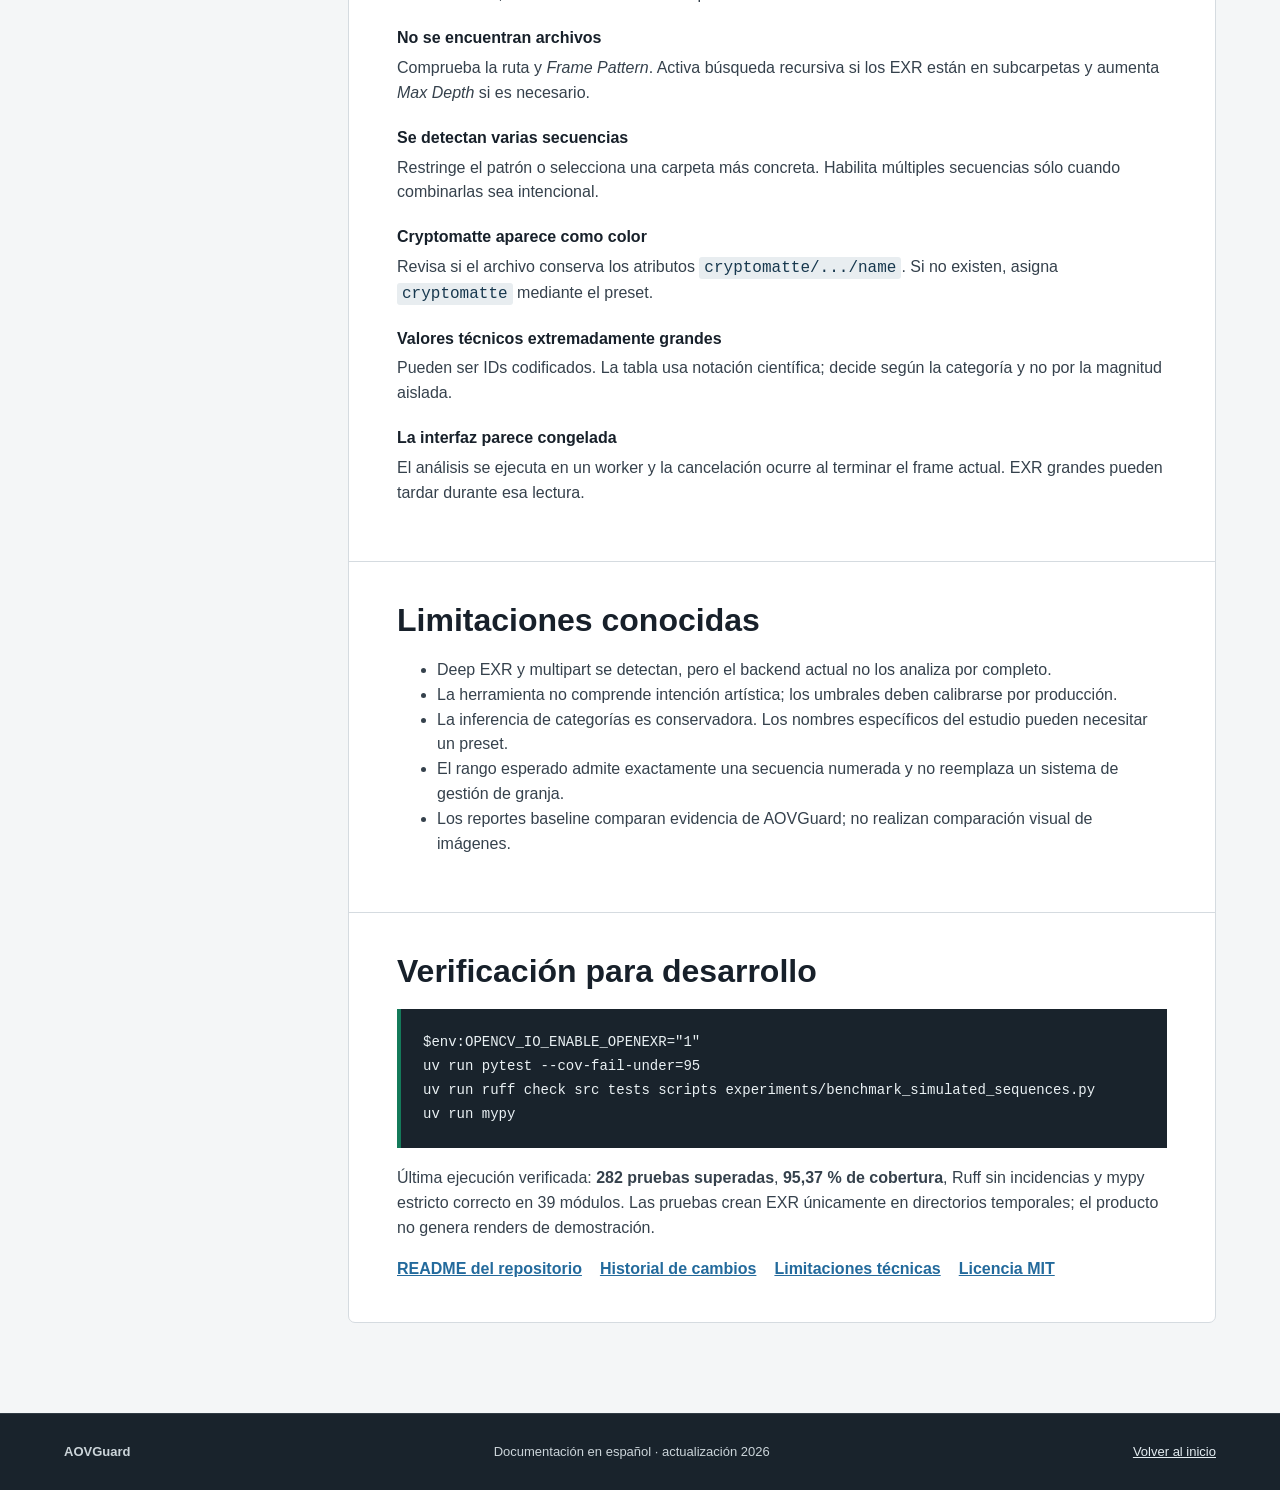
==== commit 530ed76c: "Add complete English website documentation" ====
--- a/website/documentacion.html
+++ b/website/documentacion.html
@@ -6,6 +6,8 @@
   <meta name="description" content="Documentación en español de AOVGuard para analizar OpenEXR, AOVs y secuencias de render.">
   <title>Documentación | AOVGuard</title>
   <link rel="stylesheet" href="styles.css">
+  <link rel="alternate" hreflang="es" href="documentacion.html">
+  <link rel="alternate" hreflang="en" href="documentation.html">
 </head>
 <body class="docs-page">
   <header class="site-header docs-header">
@@ -18,6 +20,7 @@
       <a href="#reglas">Reglas</a>
       <a href="#problemas">Ayuda</a>
     </nav>
+    <a class="language-switch" href="documentation.html" hreflang="en" lang="en" aria-label="View the documentation in English">EN</a>
   </header>
 
   <main class="docs-shell">
--- a/website/styles.css
+++ b/website/styles.css
@@ -48,6 +48,21 @@
 nav a { color: #eef4f7; font-size: 14px; text-decoration: none; }
 nav a:hover, nav a:focus-visible { color: var(--white); text-decoration: underline; }
 
+.language-switch {
+  display: inline-flex;
+  align-items: center;
+  justify-content: center;
+  min-width: 38px;
+  min-height: 32px;
+  padding: 4px 9px;
+  border: 1px solid rgba(255, 255, 255, 0.55);
+  border-radius: 4px;
+  color: var(--white);
+  font-size: 13px;
+  font-weight: 700;
+  text-decoration: none;
+}
+.language-switch:hover, .language-switch:focus-visible { background: rgba(255, 255, 255, 0.12); }
 .hero {
   position: relative;
   display: flex;
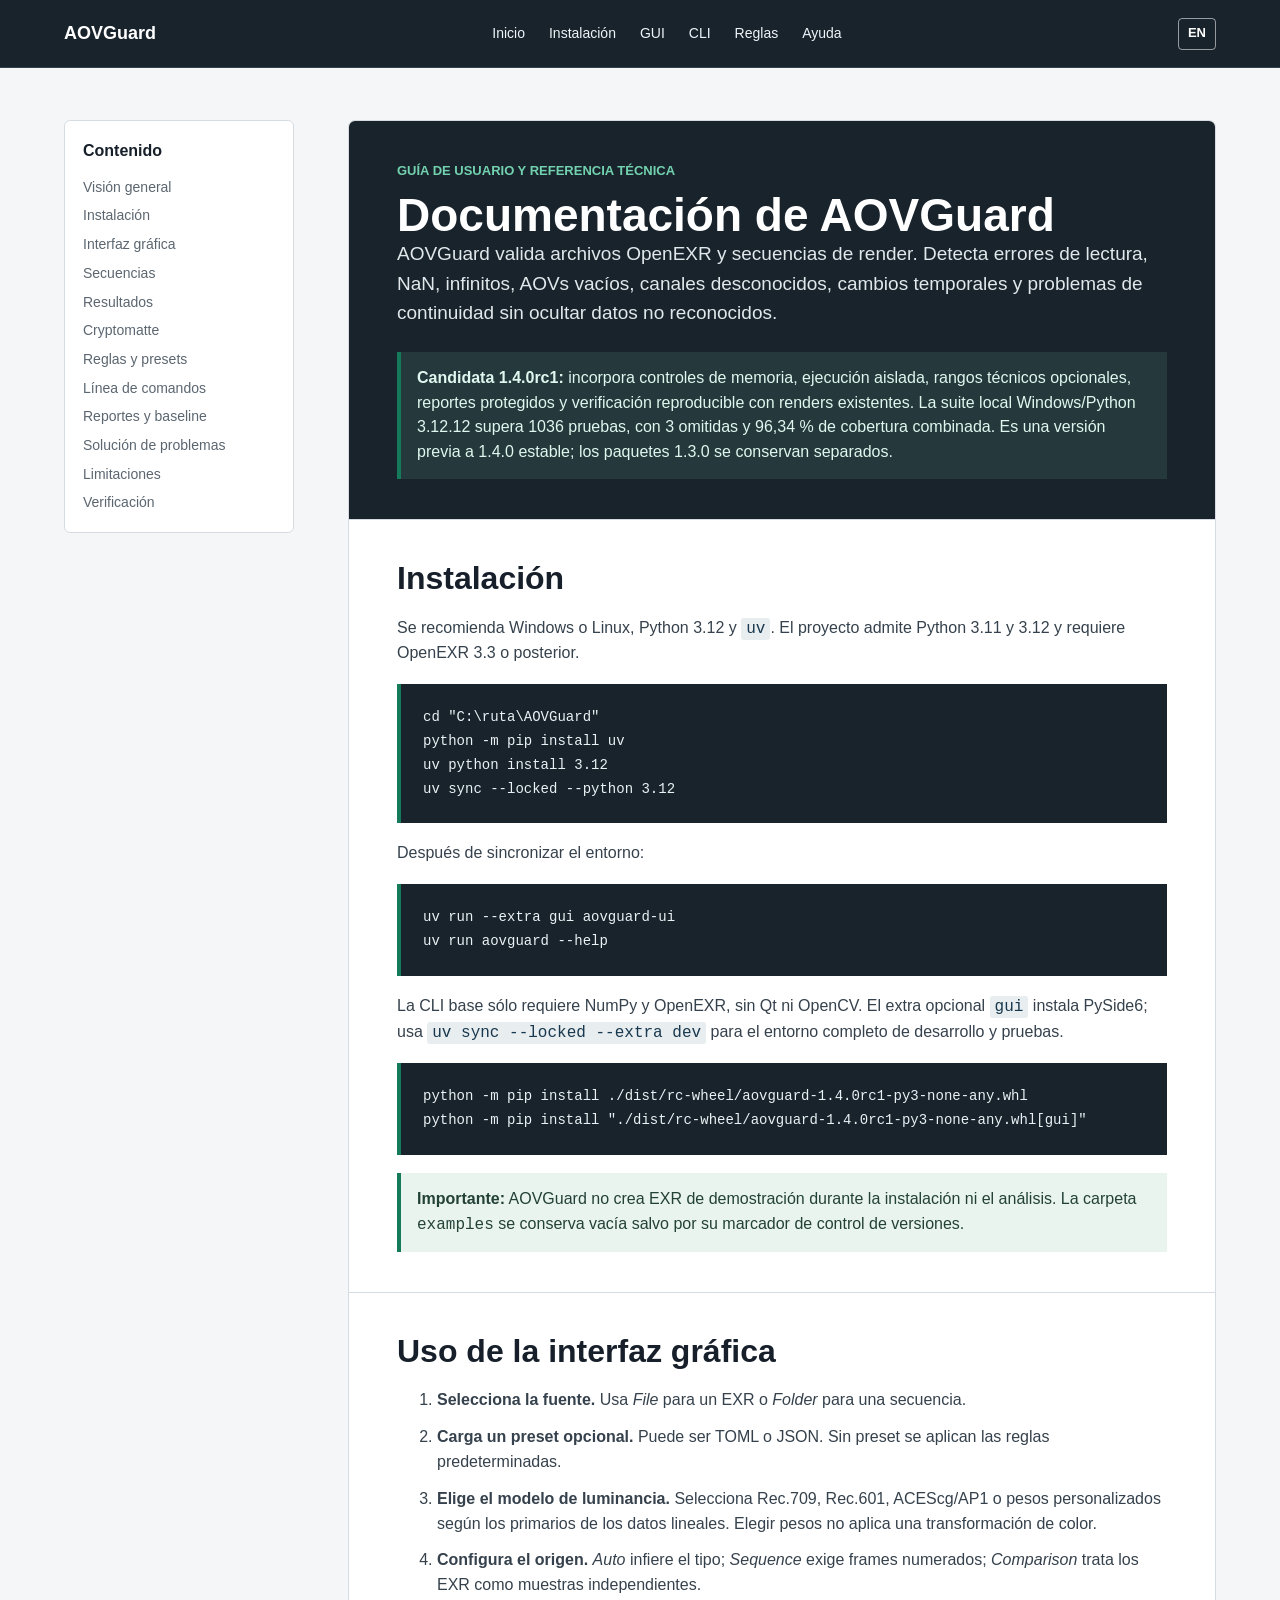
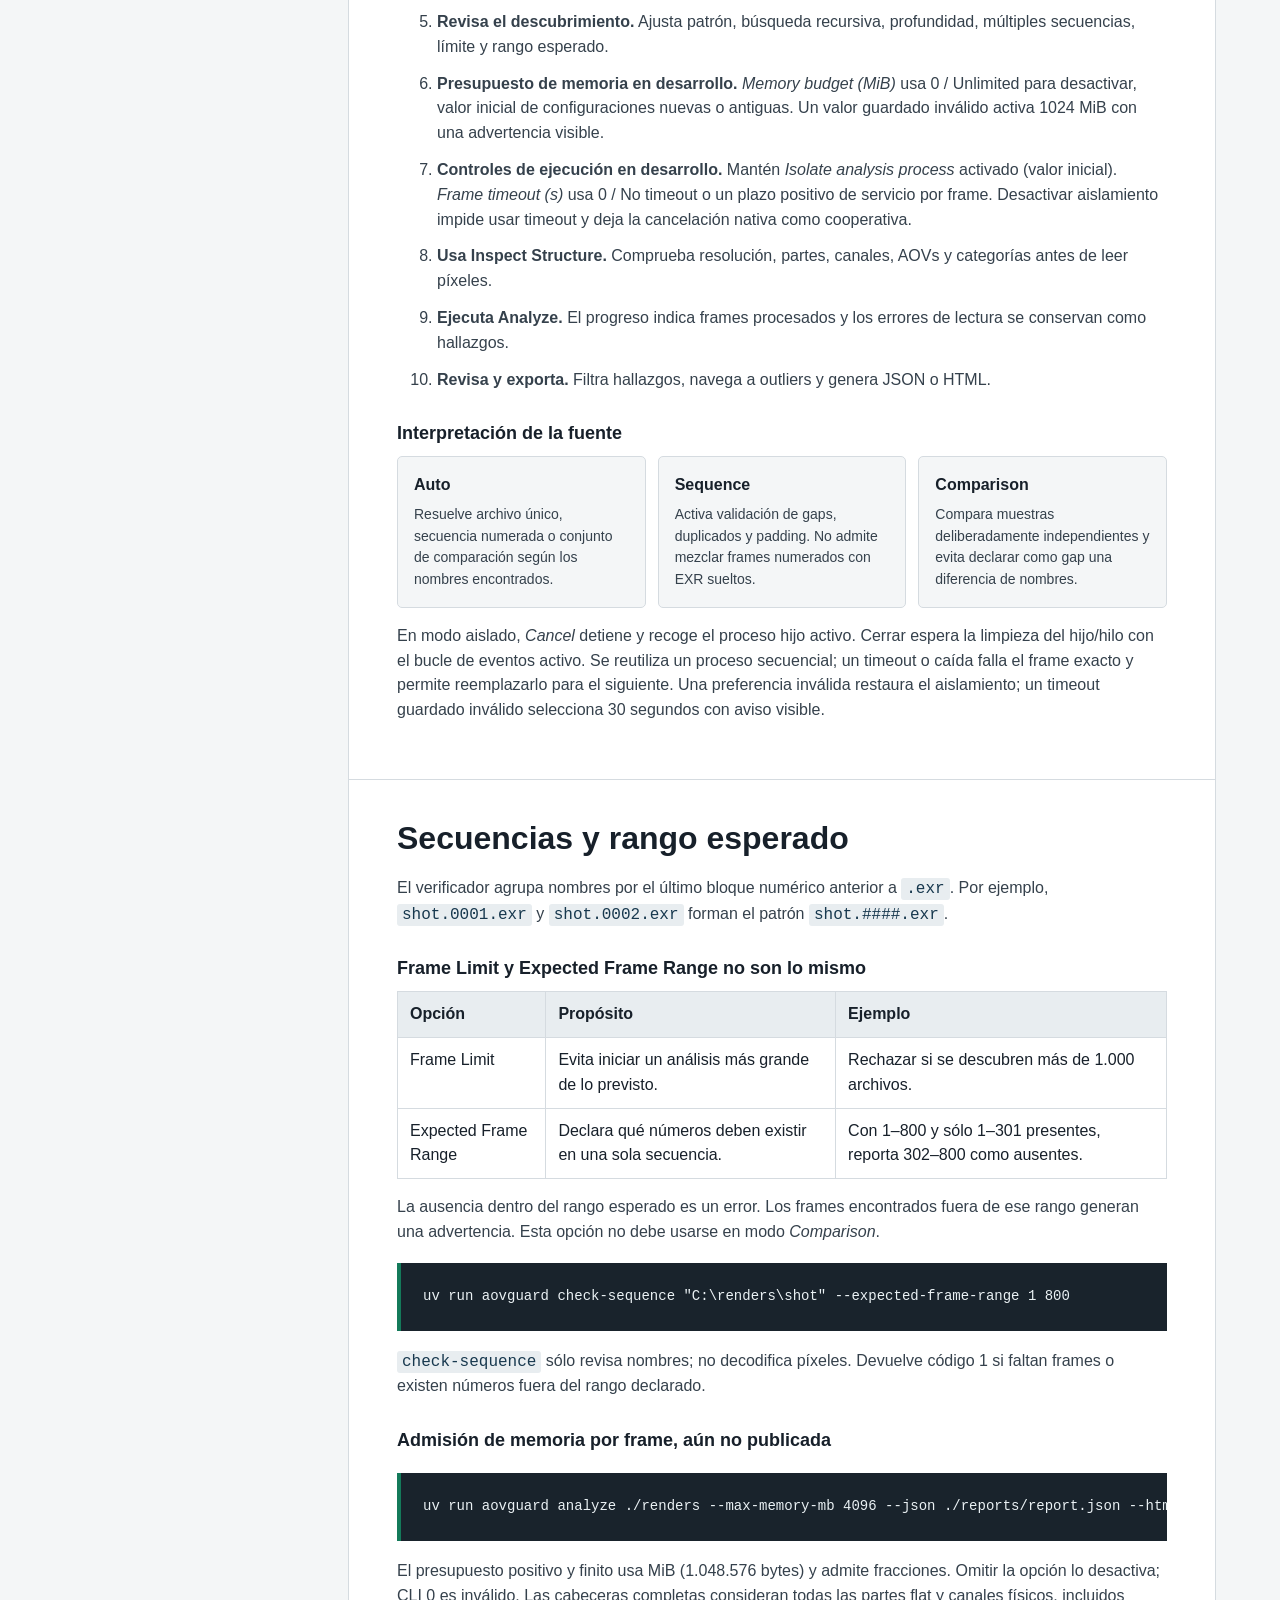
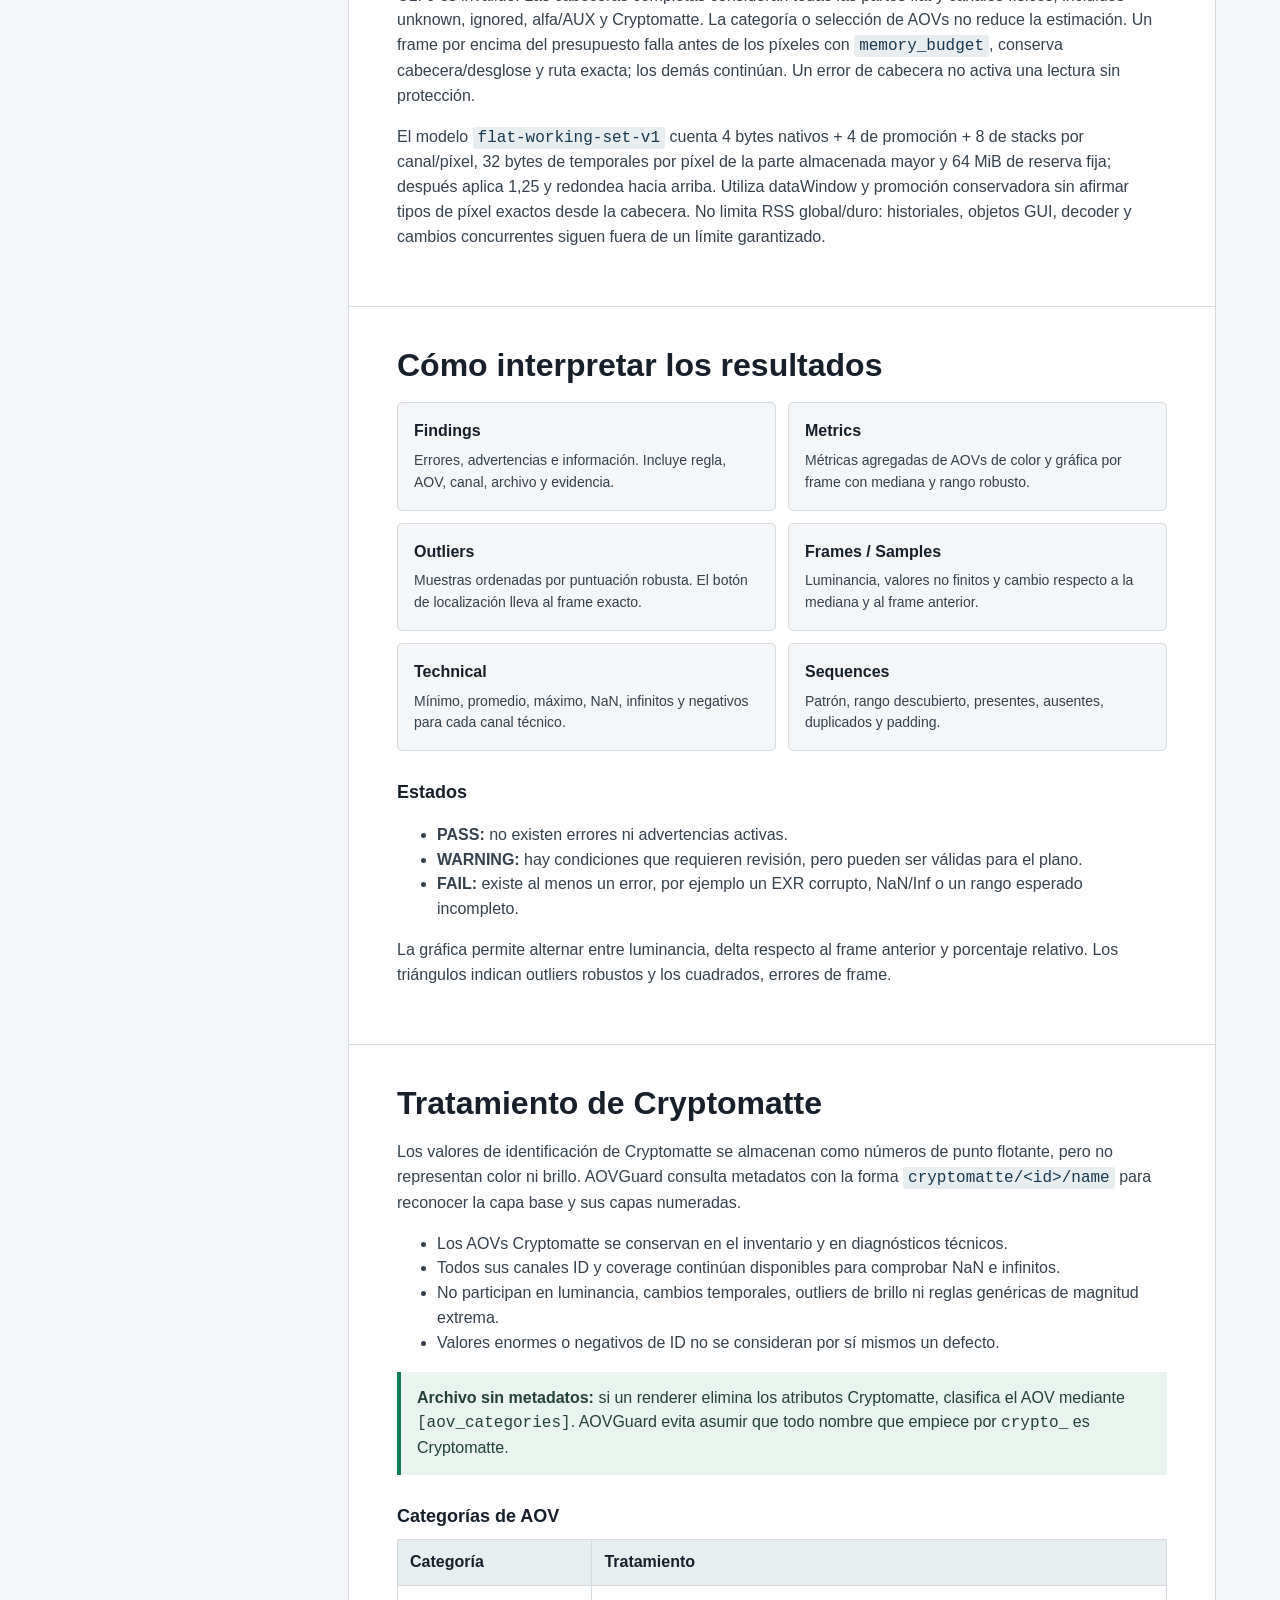
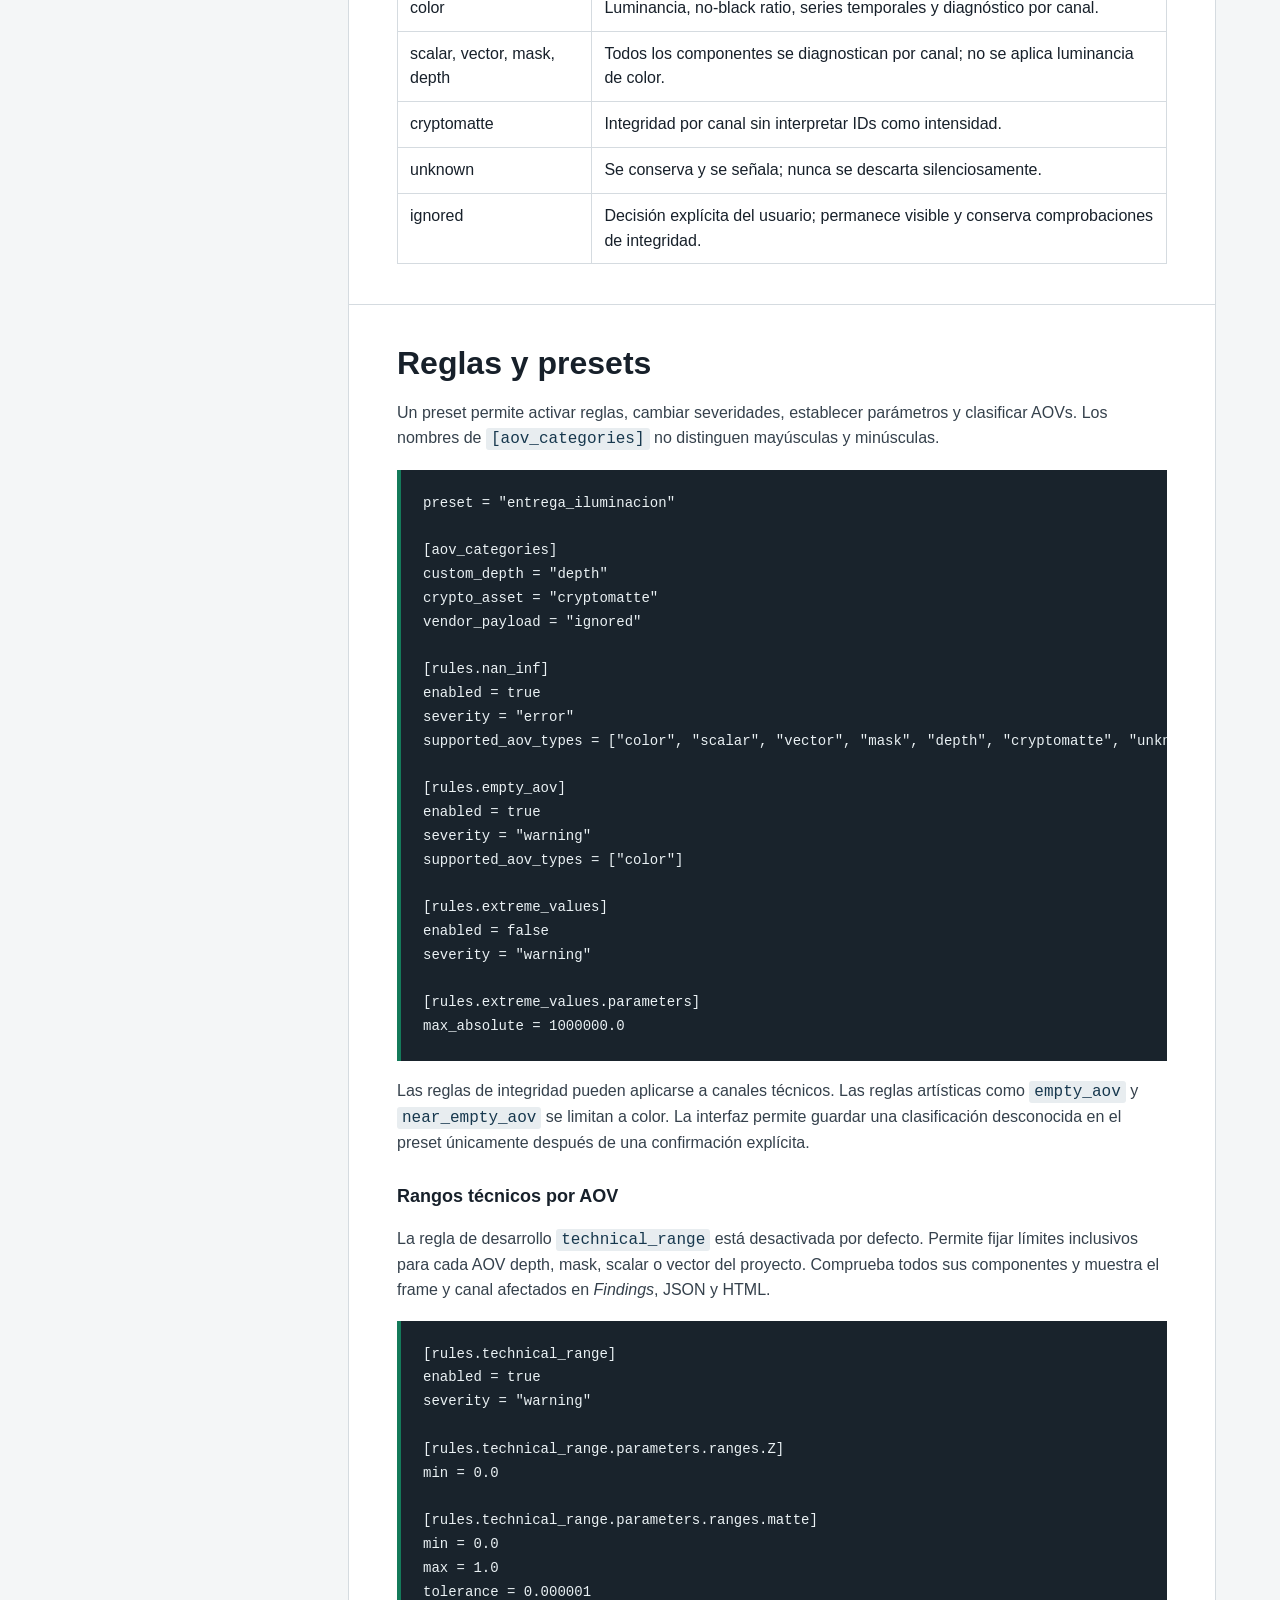
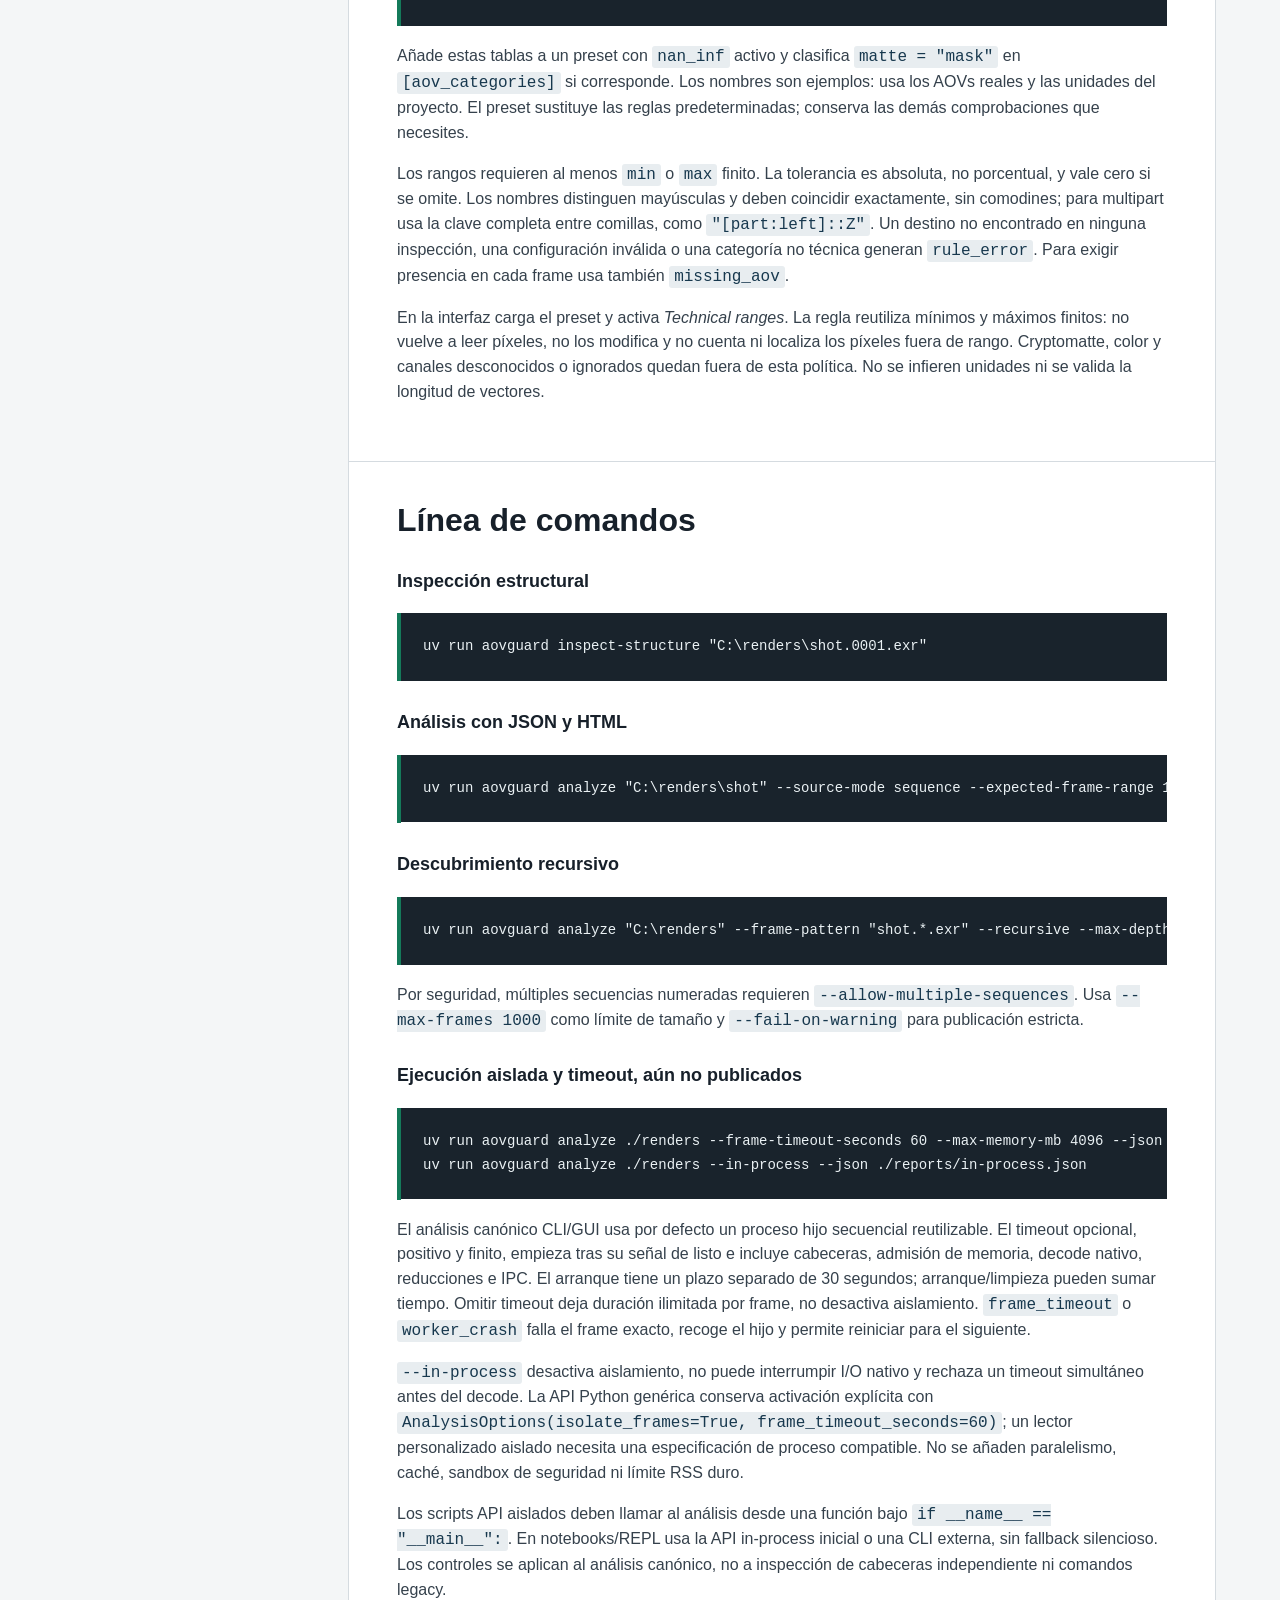
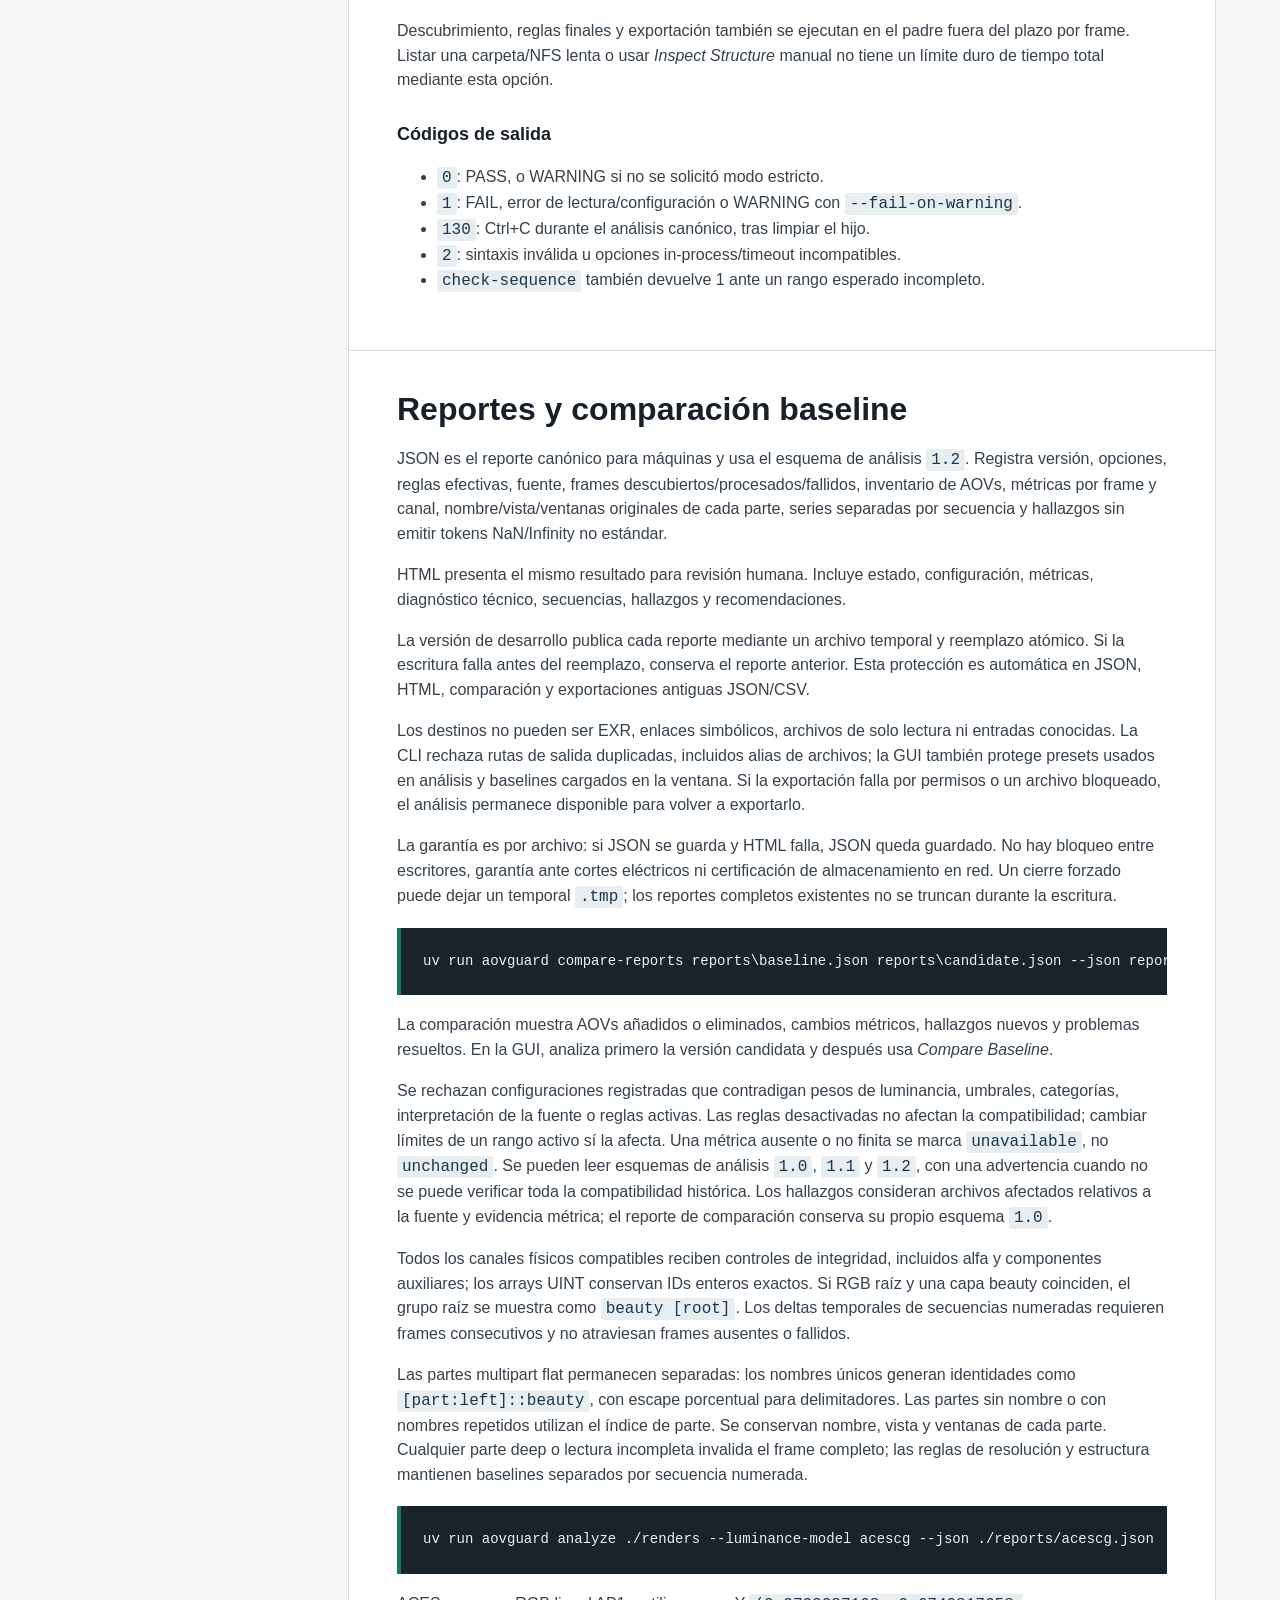
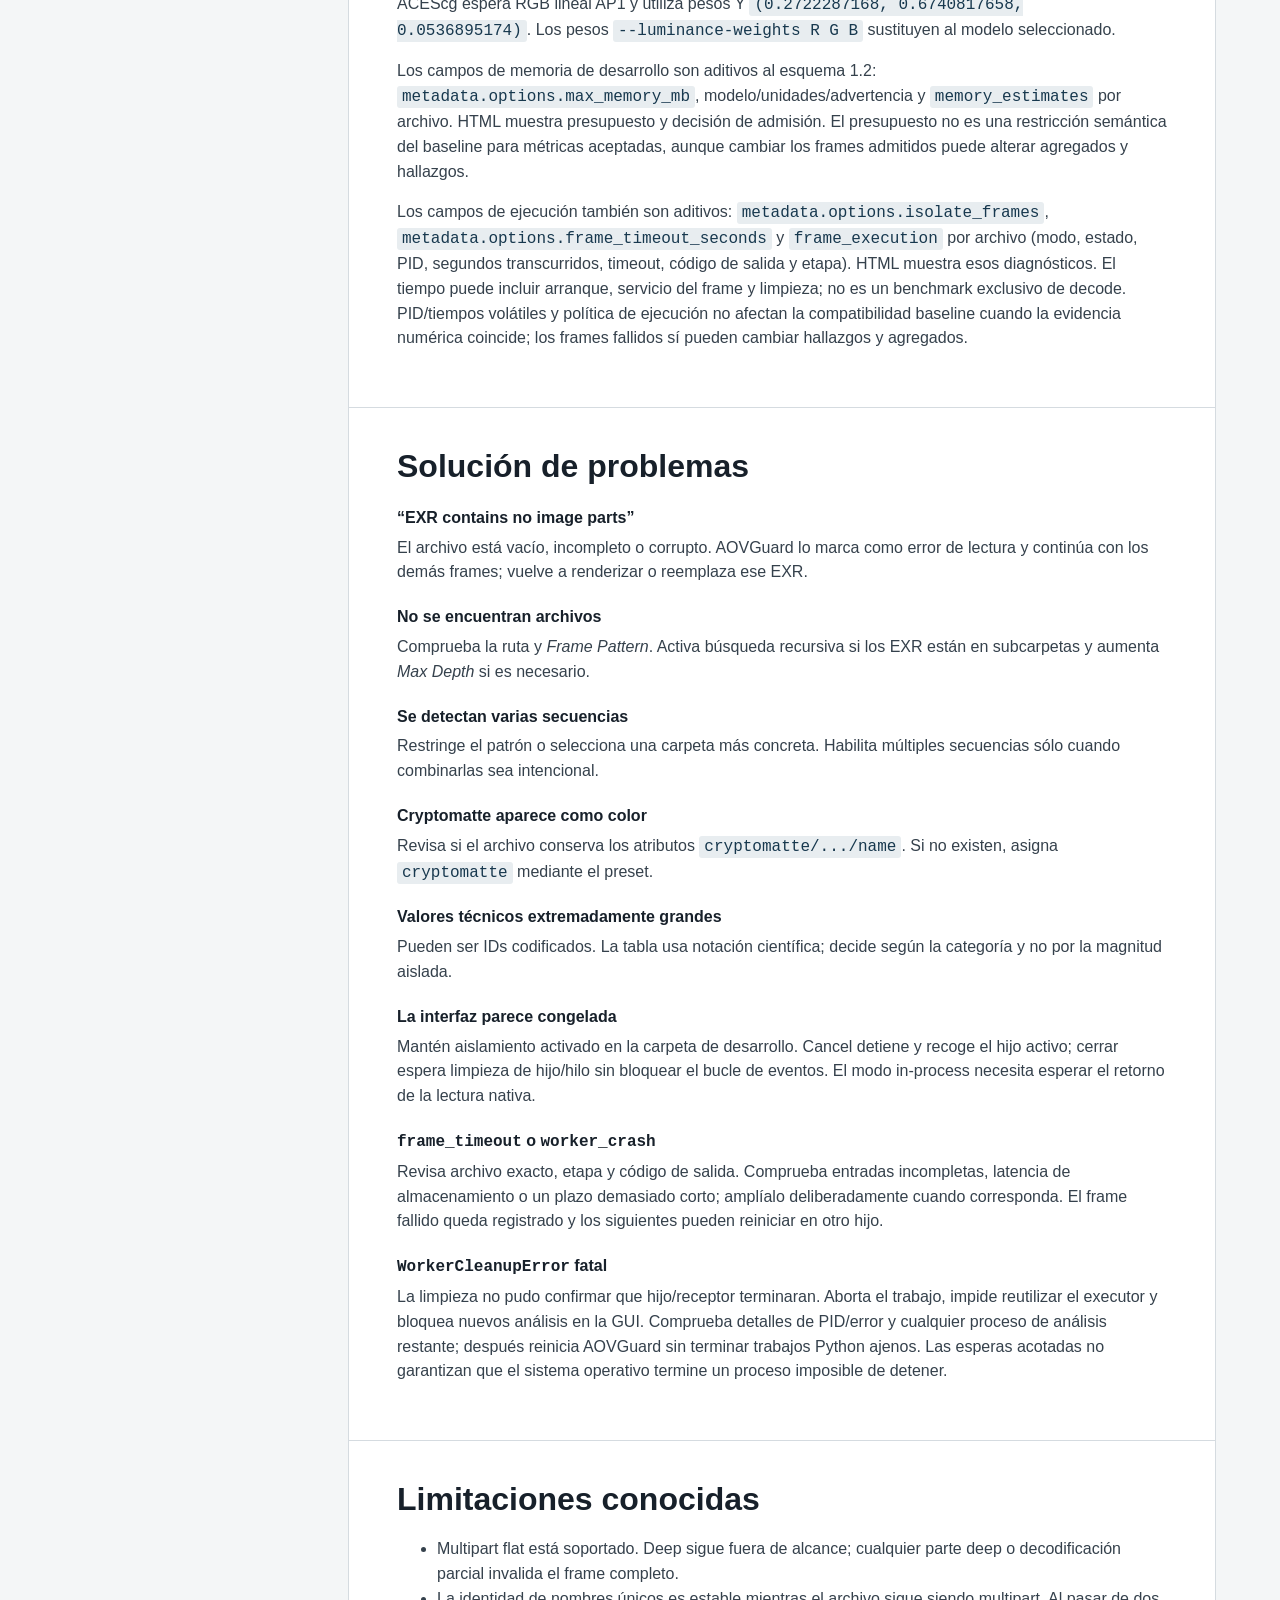
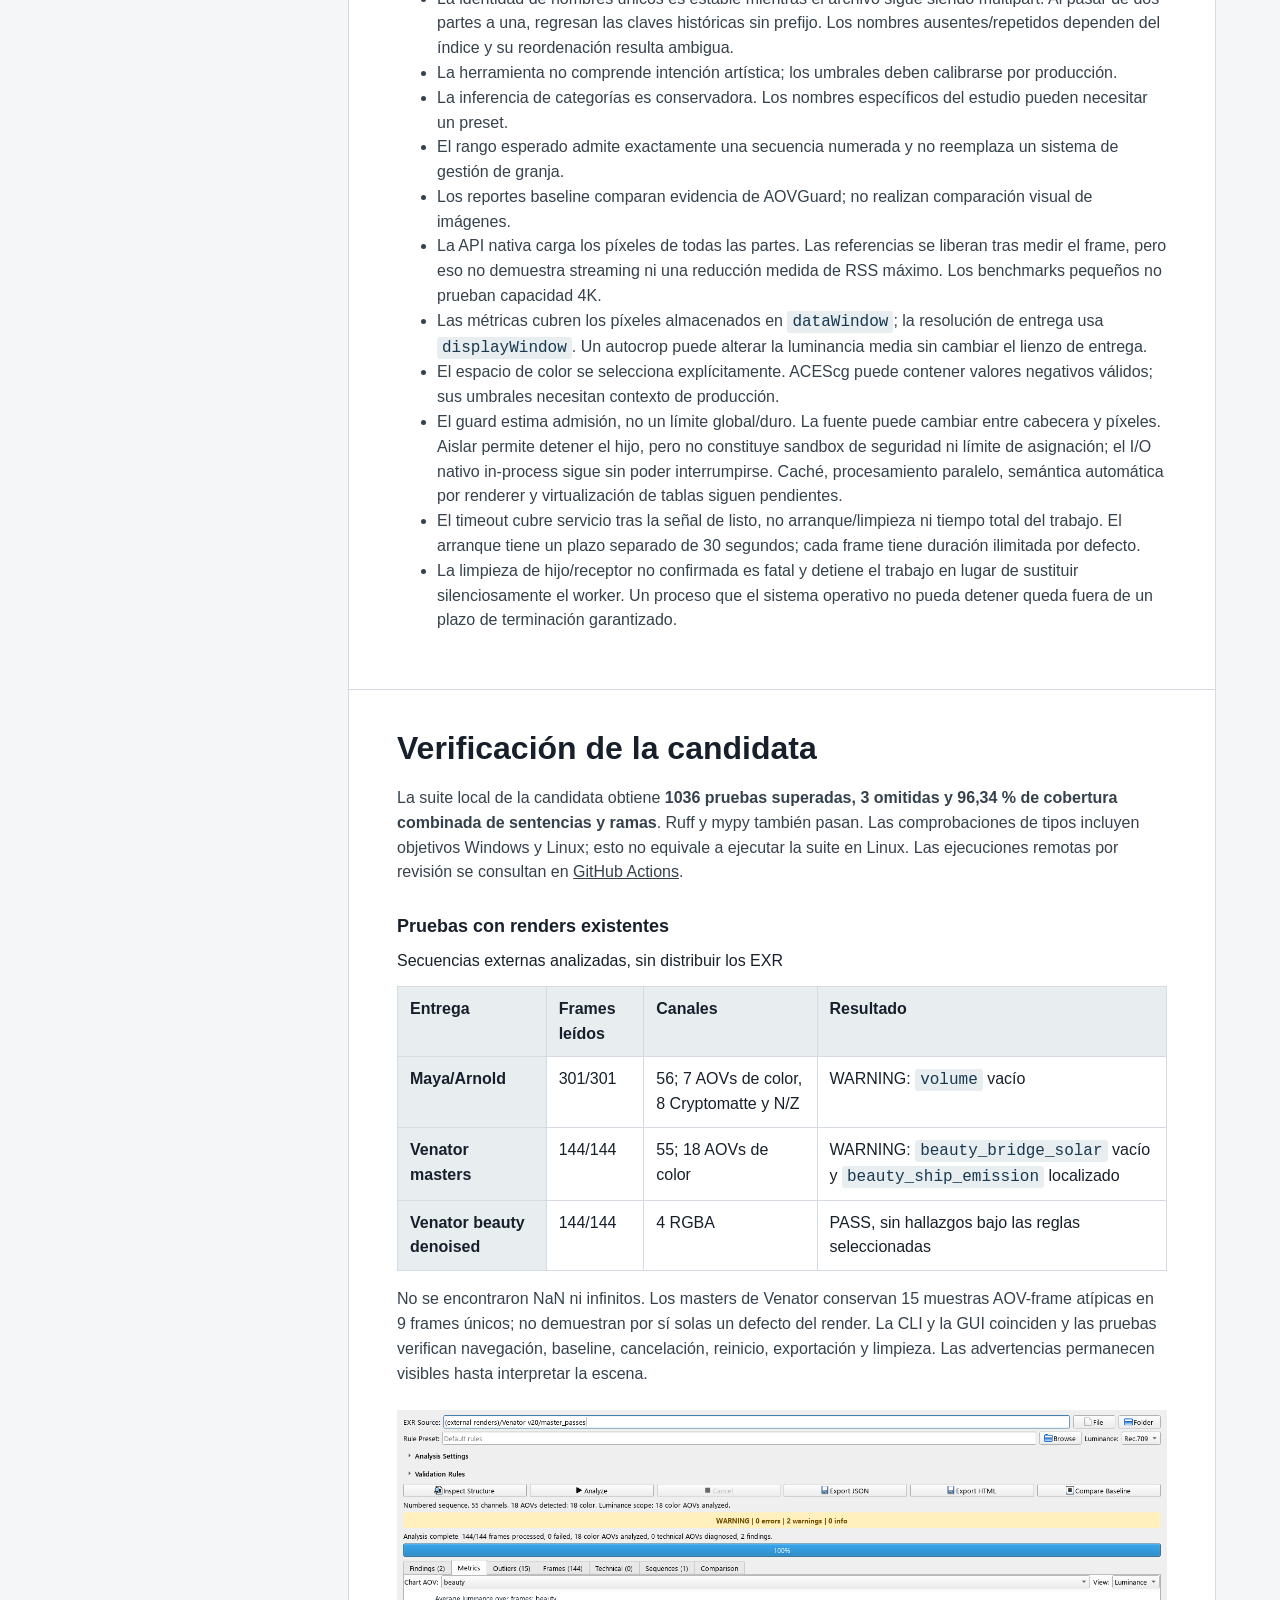
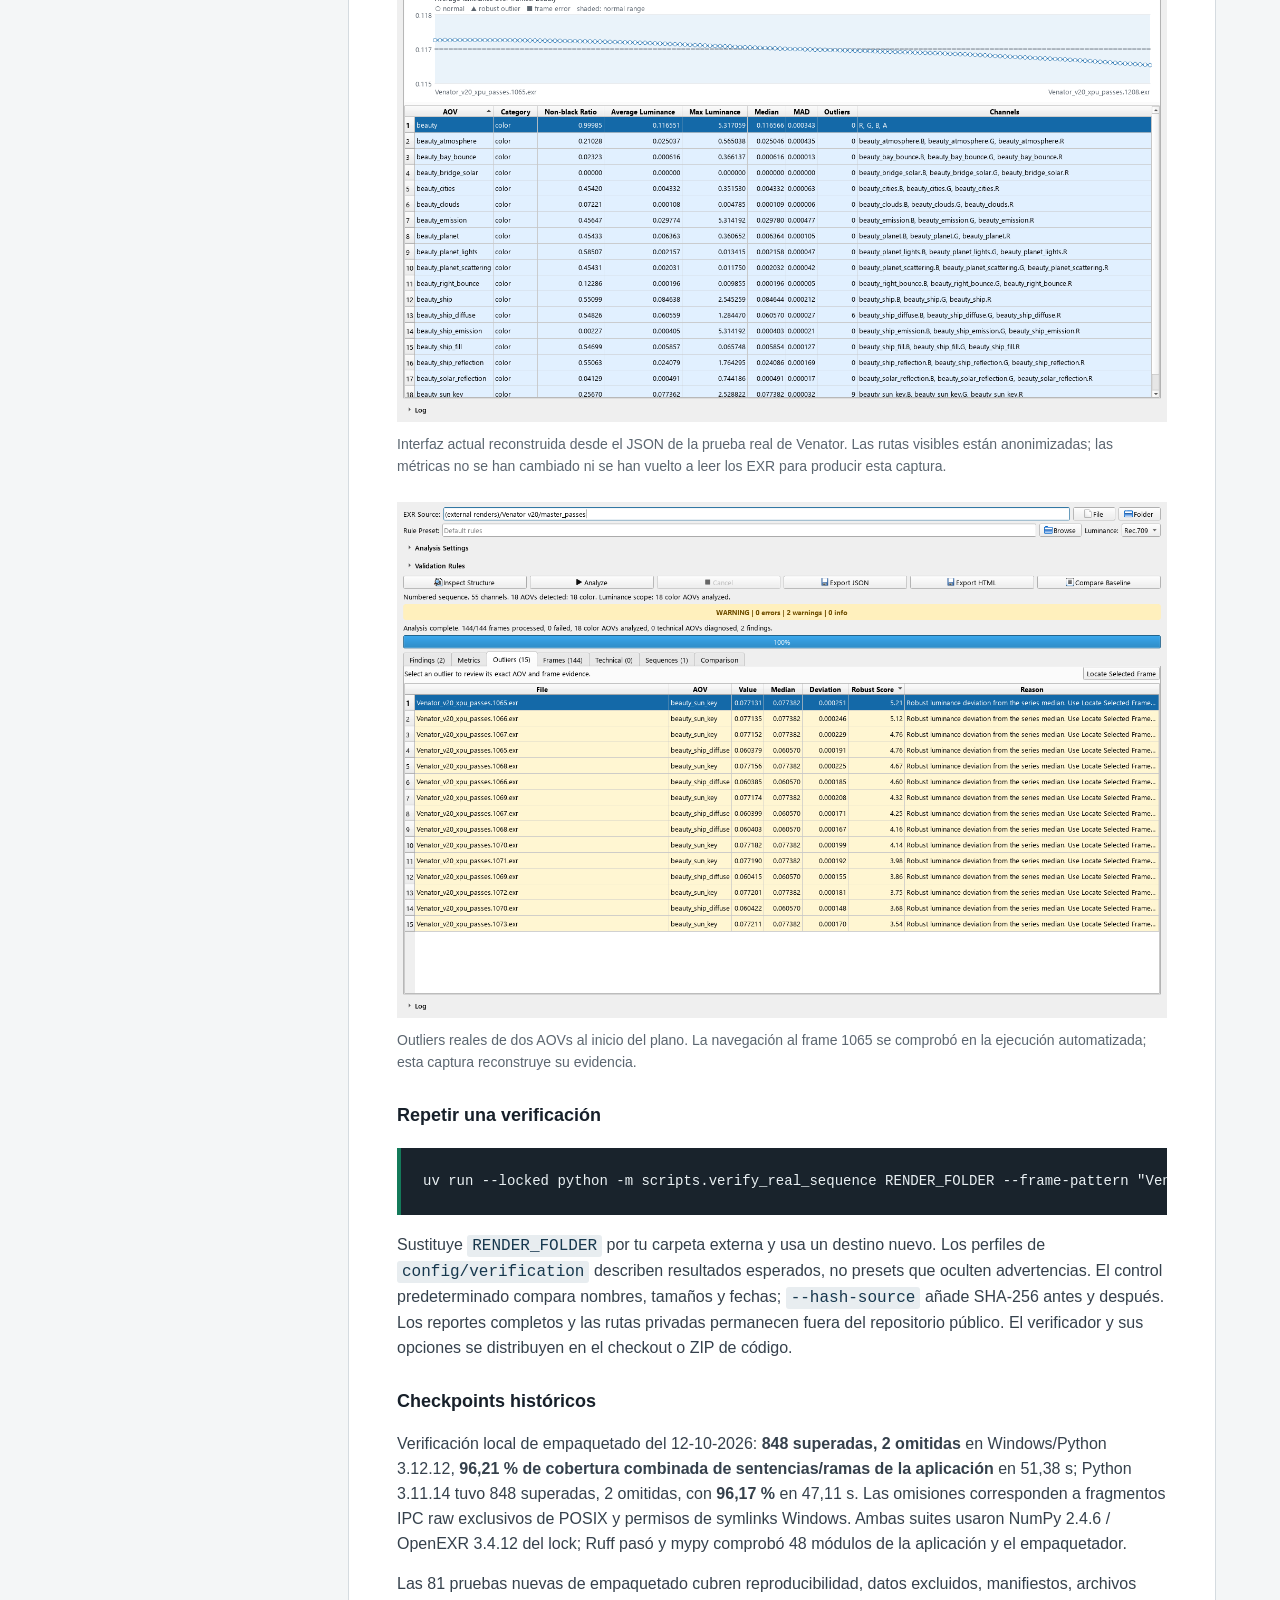
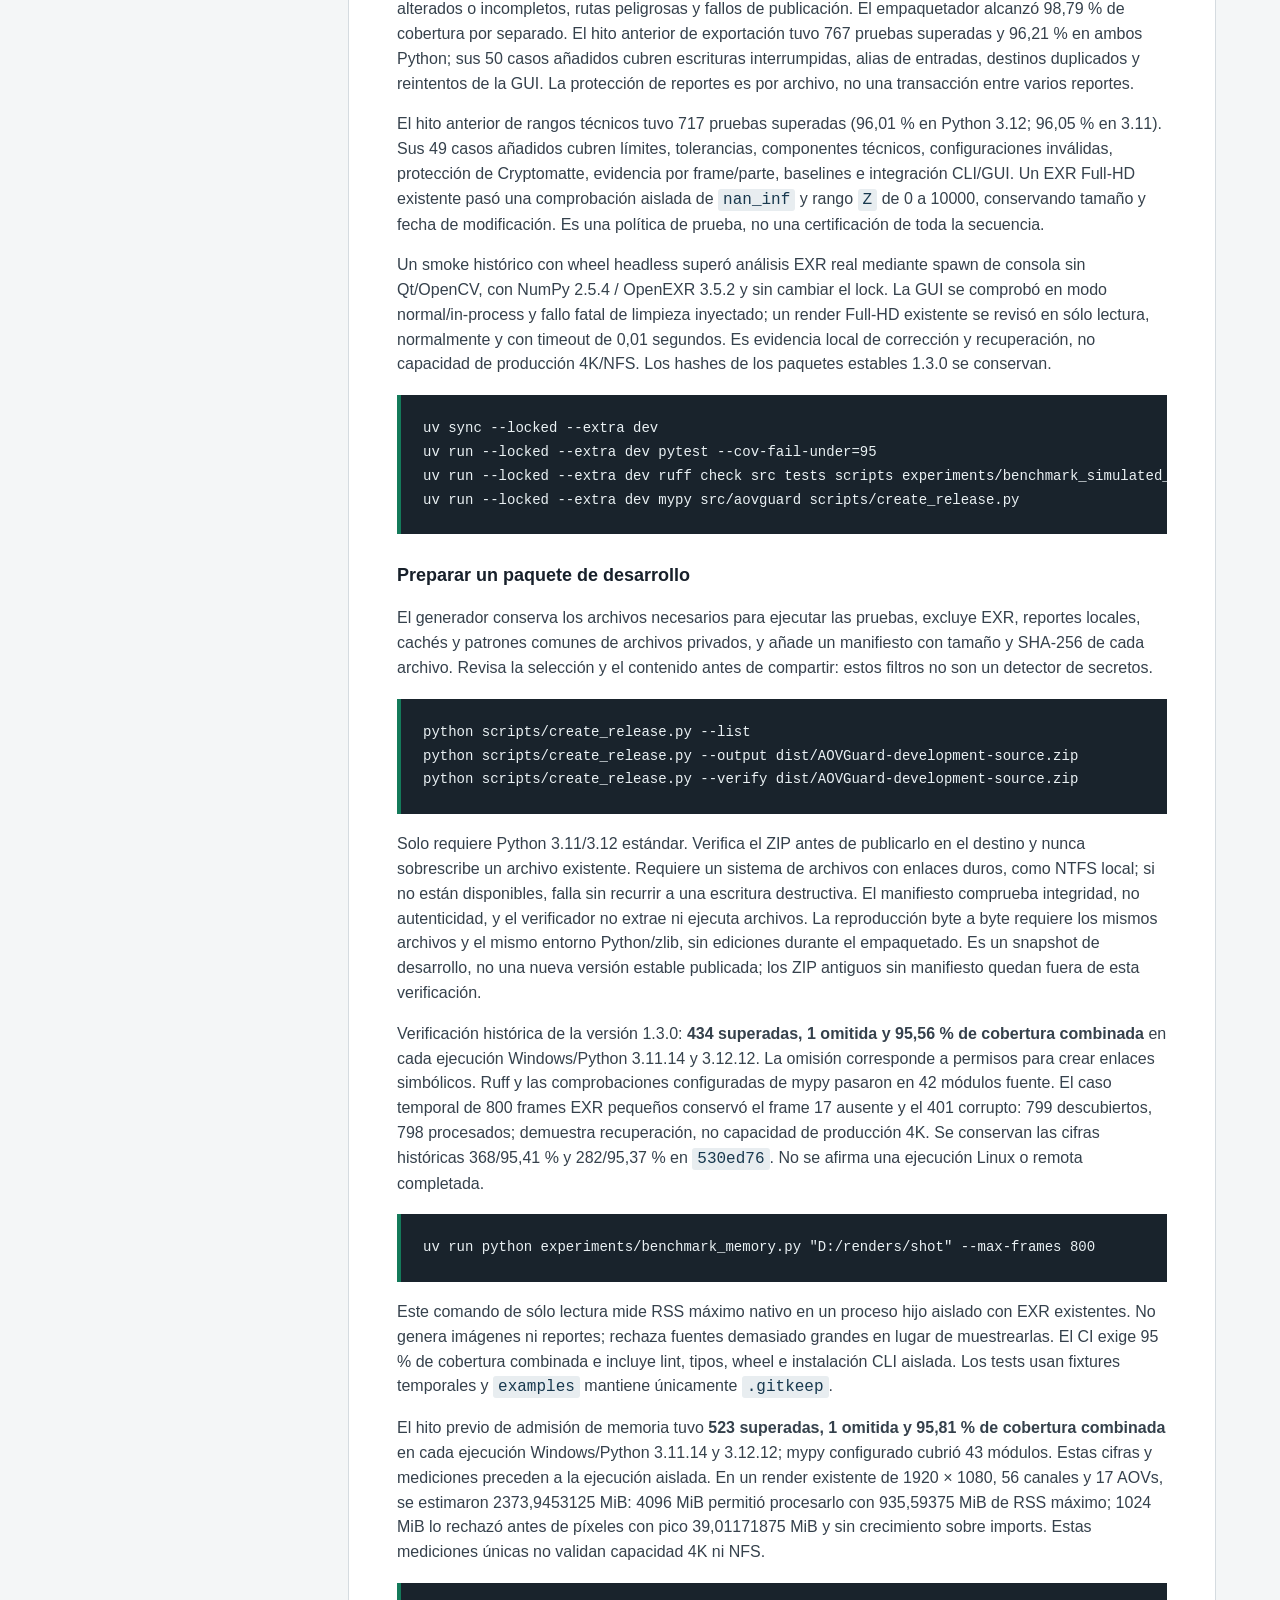
==== commit d1e73410: "Prepare AOVGuard 1.4.0rc1 with verified sequence workflows and bilingual evidence" ====
--- a/website/documentacion.html
+++ b/website/documentacion.html
@@ -45,19 +45,22 @@
         <p class="eyebrow">Guía de usuario y referencia técnica</p>
         <h1>Documentación de AOVGuard</h1>
         <p class="lead">AOVGuard valida archivos OpenEXR y secuencias de render. Detecta errores de lectura, NaN, infinitos, AOVs vacíos, canales desconocidos, cambios temporales y problemas de continuidad sin ocultar datos no reconocidos.</p>
-        <div class="status-note"><strong>Estado verificado:</strong> 282 pruebas superadas, 95,37 % de cobertura combinada de instrucciones y ramas en Python 3.12.</div>
+        <div class="status-note"><strong>Candidata 1.4.0rc1:</strong> incorpora controles de memoria, ejecución aislada, rangos técnicos opcionales, reportes protegidos y verificación reproducible con renders existentes. La suite local Windows/Python 3.12.12 supera 1036 pruebas, con 3 omitidas y 96,34 % de cobertura combinada. Es una versión previa a 1.4.0 estable; los paquetes 1.3.0 se conservan separados.</div>
       </header>
 
       <section id="instalacion">
         <h2>Instalación</h2>
-        <p>Se recomienda Windows o Linux, Python 3.12 y <code>uv</code>. El proyecto admite Python 3.11 y 3.12.</p>
+        <p>Se recomienda Windows o Linux, Python 3.12 y <code>uv</code>. El proyecto admite Python 3.11 y 3.12 y requiere OpenEXR 3.3 o posterior.</p>
         <pre><code>cd "C:\ruta\AOVGuard"
 python -m pip install uv
 uv python install 3.12
-uv sync --python 3.12 --extra dev</code></pre>
+uv sync --locked --python 3.12</code></pre>
         <p>Después de sincronizar el entorno:</p>
-        <pre><code>uv run aovguard-ui
+        <pre><code>uv run --extra gui aovguard-ui
 uv run aovguard --help</code></pre>
+        <p>La CLI base sólo requiere NumPy y OpenEXR, sin Qt ni OpenCV. El extra opcional <code>gui</code> instala PySide6; usa <code>uv sync --locked --extra dev</code> para el entorno completo de desarrollo y pruebas.</p>
+        <pre><code>python -m pip install ./dist/rc-wheel/aovguard-1.4.0rc1-py3-none-any.whl
+python -m pip install "./dist/rc-wheel/aovguard-1.4.0rc1-py3-none-any.whl[gui]"</code></pre>
         <div class="callout"><strong>Importante:</strong> AOVGuard no crea EXR de demostración durante la instalación ni el análisis. La carpeta <code>examples</code> se conserva vacía salvo por su marcador de control de versiones.</div>
       </section>
 
@@ -66,9 +69,11 @@
         <ol class="steps">
           <li><strong>Selecciona la fuente.</strong> Usa <em>File</em> para un EXR o <em>Folder</em> para una secuencia.</li>
           <li><strong>Carga un preset opcional.</strong> Puede ser TOML o JSON. Sin preset se aplican las reglas predeterminadas.</li>
-          <li><strong>Elige el modelo de luminancia.</strong> Rec.709 es el valor habitual; Rec.601 y pesos personalizados también están disponibles.</li>
+          <li><strong>Elige el modelo de luminancia.</strong> Selecciona Rec.709, Rec.601, ACEScg/AP1 o pesos personalizados según los primarios de los datos lineales. Elegir pesos no aplica una transformación de color.</li>
           <li><strong>Configura el origen.</strong> <em>Auto</em> infiere el tipo; <em>Sequence</em> exige frames numerados; <em>Comparison</em> trata los EXR como muestras independientes.</li>
           <li><strong>Revisa el descubrimiento.</strong> Ajusta patrón, búsqueda recursiva, profundidad, múltiples secuencias, límite y rango esperado.</li>
+          <li><strong>Presupuesto de memoria en desarrollo.</strong> <em>Memory budget (MiB)</em> usa 0 / Unlimited para desactivar, valor inicial de configuraciones nuevas o antiguas. Un valor guardado inválido activa 1024 MiB con una advertencia visible.</li>
+          <li><strong>Controles de ejecución en desarrollo.</strong> Mantén <em>Isolate analysis process</em> activado (valor inicial). <em>Frame timeout (s)</em> usa 0 / No timeout o un plazo positivo de servicio por frame. Desactivar aislamiento impide usar timeout y deja la cancelación nativa como cooperativa.</li>
           <li><strong>Usa Inspect Structure.</strong> Comprueba resolución, partes, canales, AOVs y categorías antes de leer píxeles.</li>
           <li><strong>Ejecuta Analyze.</strong> El progreso indica frames procesados y los errores de lectura se conservan como hallazgos.</li>
           <li><strong>Revisa y exporta.</strong> Filtra hallazgos, navega a outliers y genera JSON o HTML.</li>
@@ -80,6 +85,7 @@
           <div><strong>Sequence</strong><p>Activa validación de gaps, duplicados y padding. No admite mezclar frames numerados con EXR sueltos.</p></div>
           <div><strong>Comparison</strong><p>Compara muestras deliberadamente independientes y evita declarar como gap una diferencia de nombres.</p></div>
         </div>
+        <p>En modo aislado, <em>Cancel</em> detiene y recoge el proceso hijo activo. Cerrar espera la limpieza del hijo/hilo con el bucle de eventos activo. Se reutiliza un proceso secuencial; un timeout o caída falla el frame exacto y permite reemplazarlo para el siguiente. Una preferencia inválida restaura el aislamiento; un timeout guardado inválido selecciona 30 segundos con aviso visible.</p>
       </section>
 
       <section id="secuencias">
@@ -96,6 +102,10 @@
         <p>La ausencia dentro del rango esperado es un error. Los frames encontrados fuera de ese rango generan una advertencia. Esta opción no debe usarse en modo <em>Comparison</em>.</p>
         <pre><code>uv run aovguard check-sequence "C:\renders\shot" --expected-frame-range 1 800</code></pre>
         <p><code>check-sequence</code> sólo revisa nombres; no decodifica píxeles. Devuelve código 1 si faltan frames o existen números fuera del rango declarado.</p>
+        <h3>Admisión de memoria por frame, aún no publicada</h3>
+        <pre><code>uv run aovguard analyze ./renders --max-memory-mb 4096 --json ./reports/report.json --html ./reports/report.html</code></pre>
+        <p>El presupuesto positivo y finito usa MiB (1.048.576 bytes) y admite fracciones. Omitir la opción lo desactiva; CLI 0 es inválido. Las cabeceras completas consideran todas las partes flat y canales físicos, incluidos unknown, ignored, alfa/AUX y Cryptomatte. La categoría o selección de AOVs no reduce la estimación. Un frame por encima del presupuesto falla antes de los píxeles con <code>memory_budget</code>, conserva cabecera/desglose y ruta exacta; los demás continúan. Un error de cabecera no activa una lectura sin protección.</p>
+        <p>El modelo <code>flat-working-set-v1</code> cuenta 4 bytes nativos + 4 de promoción + 8 de stacks por canal/píxel, 32 bytes de temporales por píxel de la parte almacenada mayor y 64 MiB de reserva fija; después aplica 1,25 y redondea hacia arriba. Utiliza dataWindow y promoción conservadora sin afirmar tipos de píxel exactos desde la cabecera. No limita RSS global/duro: historiales, objetos GUI, decoder y cambios concurrentes siguen fuera de un límite garantizado.</p>
       </section>
 
       <section id="resultados">
@@ -169,6 +179,22 @@
 [rules.extreme_values.parameters]
 max_absolute = 1000000.0</code></pre>
         <p>Las reglas de integridad pueden aplicarse a canales técnicos. Las reglas artísticas como <code>empty_aov</code> y <code>near_empty_aov</code> se limitan a color. La interfaz permite guardar una clasificación desconocida en el preset únicamente después de una confirmación explícita.</p>
+        <h3>Rangos técnicos por AOV</h3>
+        <p>La regla de desarrollo <code>technical_range</code> está desactivada por defecto. Permite fijar límites inclusivos para cada AOV depth, mask, scalar o vector del proyecto. Comprueba todos sus componentes y muestra el frame y canal afectados en <em>Findings</em>, JSON y HTML.</p>
+        <pre><code>[rules.technical_range]
+enabled = true
+severity = "warning"
+
+[rules.technical_range.parameters.ranges.Z]
+min = 0.0
+
+[rules.technical_range.parameters.ranges.matte]
+min = 0.0
+max = 1.0
+tolerance = 0.000001</code></pre>
+        <p>Añade estas tablas a un preset con <code>nan_inf</code> activo y clasifica <code>matte = "mask"</code> en <code>[aov_categories]</code> si corresponde. Los nombres son ejemplos: usa los AOVs reales y las unidades del proyecto. El preset sustituye las reglas predeterminadas; conserva las demás comprobaciones que necesites.</p>
+        <p>Los rangos requieren al menos <code>min</code> o <code>max</code> finito. La tolerancia es absoluta, no porcentual, y vale cero si se omite. Los nombres distinguen mayúsculas y deben coincidir exactamente, sin comodines; para multipart usa la clave completa entre comillas, como <code>"[part:left]::Z"</code>. Un destino no encontrado en ninguna inspección, una configuración inválida o una categoría no técnica generan <code>rule_error</code>. Para exigir presencia en cada frame usa también <code>missing_aov</code>.</p>
+        <p>En la interfaz carga el preset y activa <em>Technical ranges</em>. La regla reutiliza mínimos y máximos finitos: no vuelve a leer píxeles, no los modifica y no cuenta ni localiza los píxeles fuera de rango. Cryptomatte, color y canales desconocidos o ignorados quedan fuera de esta política. No se infieren unidades ni se valida la longitud de vectores.</p>
       </section>
 
       <section id="cli">
@@ -180,20 +206,39 @@
         <h3>Descubrimiento recursivo</h3>
         <pre><code>uv run aovguard analyze "C:\renders" --frame-pattern "shot.*.exr" --recursive --max-depth 2</code></pre>
         <p>Por seguridad, múltiples secuencias numeradas requieren <code>--allow-multiple-sequences</code>. Usa <code>--max-frames 1000</code> como límite de tamaño y <code>--fail-on-warning</code> para publicación estricta.</p>
+        <h3>Ejecución aislada y timeout, aún no publicados</h3>
+        <pre><code>uv run aovguard analyze ./renders --frame-timeout-seconds 60 --max-memory-mb 4096 --json ./reports/report.json
+uv run aovguard analyze ./renders --in-process --json ./reports/in-process.json</code></pre>
+        <p>El análisis canónico CLI/GUI usa por defecto un proceso hijo secuencial reutilizable. El timeout opcional, positivo y finito, empieza tras su señal de listo e incluye cabeceras, admisión de memoria, decode nativo, reducciones e IPC. El arranque tiene un plazo separado de 30 segundos; arranque/limpieza pueden sumar tiempo. Omitir timeout deja duración ilimitada por frame, no desactiva aislamiento. <code>frame_timeout</code> o <code>worker_crash</code> falla el frame exacto, recoge el hijo y permite reiniciar para el siguiente.</p>
+        <p><code>--in-process</code> desactiva aislamiento, no puede interrumpir I/O nativo y rechaza un timeout simultáneo antes del decode. La API Python genérica conserva activación explícita con <code>AnalysisOptions(isolate_frames=True, frame_timeout_seconds=60)</code>; un lector personalizado aislado necesita una especificación de proceso compatible. No se añaden paralelismo, caché, sandbox de seguridad ni límite RSS duro.</p>
+        <p>Los scripts API aislados deben llamar al análisis desde una función bajo <code>if __name__ == "__main__":</code>. En notebooks/REPL usa la API in-process inicial o una CLI externa, sin fallback silencioso. Los controles se aplican al análisis canónico, no a inspección de cabeceras independiente ni comandos legacy.</p>
+        <p>Descubrimiento, reglas finales y exportación también se ejecutan en el padre fuera del plazo por frame. Listar una carpeta/NFS lenta o usar <em>Inspect Structure</em> manual no tiene un límite duro de tiempo total mediante esta opción.</p>
         <h3>Códigos de salida</h3>
         <ul>
           <li><code>0</code>: PASS, o WARNING si no se solicitó modo estricto.</li>
           <li><code>1</code>: FAIL, error de lectura/configuración o WARNING con <code>--fail-on-warning</code>.</li>
+          <li><code>130</code>: Ctrl+C durante el análisis canónico, tras limpiar el hijo.</li>
+          <li><code>2</code>: sintaxis inválida u opciones in-process/timeout incompatibles.</li>
           <li><code>check-sequence</code> también devuelve 1 ante un rango esperado incompleto.</li>
         </ul>
       </section>
 
       <section id="reportes">
         <h2>Reportes y comparación baseline</h2>
-        <p>JSON es el reporte canónico para máquinas. Registra versión, opciones, fuente, frames descubiertos/procesados/fallidos, inventario de AOVs, métricas, series, secuencias y hallazgos sin emitir tokens NaN/Infinity no estándar.</p>
+        <p>JSON es el reporte canónico para máquinas y usa el esquema de análisis <code>1.2</code>. Registra versión, opciones, reglas efectivas, fuente, frames descubiertos/procesados/fallidos, inventario de AOVs, métricas por frame y canal, nombre/vista/ventanas originales de cada parte, series separadas por secuencia y hallazgos sin emitir tokens NaN/Infinity no estándar.</p>
         <p>HTML presenta el mismo resultado para revisión humana. Incluye estado, configuración, métricas, diagnóstico técnico, secuencias, hallazgos y recomendaciones.</p>
+        <p>La versión de desarrollo publica cada reporte mediante un archivo temporal y reemplazo atómico. Si la escritura falla antes del reemplazo, conserva el reporte anterior. Esta protección es automática en JSON, HTML, comparación y exportaciones antiguas JSON/CSV.</p>
+        <p>Los destinos no pueden ser EXR, enlaces simbólicos, archivos de solo lectura ni entradas conocidas. La CLI rechaza rutas de salida duplicadas, incluidos alias de archivos; la GUI también protege presets usados en análisis y baselines cargados en la ventana. Si la exportación falla por permisos o un archivo bloqueado, el análisis permanece disponible para volver a exportarlo.</p>
+        <p>La garantía es por archivo: si JSON se guarda y HTML falla, JSON queda guardado. No hay bloqueo entre escritores, garantía ante cortes eléctricos ni certificación de almacenamiento en red. Un cierre forzado puede dejar un temporal <code>.tmp</code>; los reportes completos existentes no se truncan durante la escritura.</p>
         <pre><code>uv run aovguard compare-reports reports\baseline.json reports\candidate.json --json reports\comparacion.json</code></pre>
         <p>La comparación muestra AOVs añadidos o eliminados, cambios métricos, hallazgos nuevos y problemas resueltos. En la GUI, analiza primero la versión candidata y después usa <em>Compare Baseline</em>.</p>
+        <p>Se rechazan configuraciones registradas que contradigan pesos de luminancia, umbrales, categorías, interpretación de la fuente o reglas activas. Las reglas desactivadas no afectan la compatibilidad; cambiar límites de un rango activo sí la afecta. Una métrica ausente o no finita se marca <code>unavailable</code>, no <code>unchanged</code>. Se pueden leer esquemas de análisis <code>1.0</code>, <code>1.1</code> y <code>1.2</code>, con una advertencia cuando no se puede verificar toda la compatibilidad histórica. Los hallazgos consideran archivos afectados relativos a la fuente y evidencia métrica; el reporte de comparación conserva su propio esquema <code>1.0</code>.</p>
+        <p>Todos los canales físicos compatibles reciben controles de integridad, incluidos alfa y componentes auxiliares; los arrays UINT conservan IDs enteros exactos. Si RGB raíz y una capa beauty coinciden, el grupo raíz se muestra como <code>beauty [root]</code>. Los deltas temporales de secuencias numeradas requieren frames consecutivos y no atraviesan frames ausentes o fallidos.</p>
+        <p>Las partes multipart flat permanecen separadas: los nombres únicos generan identidades como <code>[part:left]::beauty</code>, con escape porcentual para delimitadores. Las partes sin nombre o con nombres repetidos utilizan el índice de parte. Se conservan nombre, vista y ventanas de cada parte. Cualquier parte deep o lectura incompleta invalida el frame completo; las reglas de resolución y estructura mantienen baselines separados por secuencia numerada.</p>
+        <pre><code>uv run aovguard analyze ./renders --luminance-model acescg --json ./reports/acescg.json</code></pre>
+        <p>ACEScg espera RGB lineal AP1 y utiliza pesos Y <code>(0.2722287168, 0.6740817658, 0.0536895174)</code>. Los pesos <code>--luminance-weights R G B</code> sustituyen al modelo seleccionado.</p>
+        <p>Los campos de memoria de desarrollo son aditivos al esquema 1.2: <code>metadata.options.max_memory_mb</code>, modelo/unidades/advertencia y <code>memory_estimates</code> por archivo. HTML muestra presupuesto y decisión de admisión. El presupuesto no es una restricción semántica del baseline para métricas aceptadas, aunque cambiar los frames admitidos puede alterar agregados y hallazgos.</p>
+        <p>Los campos de ejecución también son aditivos: <code>metadata.options.isolate_frames</code>, <code>metadata.options.frame_timeout_seconds</code> y <code>frame_execution</code> por archivo (modo, estado, PID, segundos transcurridos, timeout, código de salida y etapa). HTML muestra esos diagnósticos. El tiempo puede incluir arranque, servicio del frame y limpieza; no es un benchmark exclusivo de decode. PID/tiempos volátiles y política de ejecución no afectan la compatibilidad baseline cuando la evidencia numérica coincide; los frames fallidos sí pueden cambiar hallazgos y agregados.</p>
       </section>
 
       <section id="problemas">
@@ -210,28 +255,79 @@
           <dt>Valores técnicos extremadamente grandes</dt>
           <dd>Pueden ser IDs codificados. La tabla usa notación científica; decide según la categoría y no por la magnitud aislada.</dd>
           <dt>La interfaz parece congelada</dt>
-          <dd>El análisis se ejecuta en un worker y la cancelación ocurre al terminar el frame actual. EXR grandes pueden tardar durante esa lectura.</dd>
+          <dd>Mantén aislamiento activado en la carpeta de desarrollo. Cancel detiene y recoge el hijo activo; cerrar espera limpieza de hijo/hilo sin bloquear el bucle de eventos. El modo in-process necesita esperar el retorno de la lectura nativa.</dd>
+          <dt><code>frame_timeout</code> o <code>worker_crash</code></dt>
+          <dd>Revisa archivo exacto, etapa y código de salida. Comprueba entradas incompletas, latencia de almacenamiento o un plazo demasiado corto; amplíalo deliberadamente cuando corresponda. El frame fallido queda registrado y los siguientes pueden reiniciar en otro hijo.</dd>
+          <dt><code>WorkerCleanupError</code> fatal</dt>
+          <dd>La limpieza no pudo confirmar que hijo/receptor terminaran. Aborta el trabajo, impide reutilizar el executor y bloquea nuevos análisis en la GUI. Comprueba detalles de PID/error y cualquier proceso de análisis restante; después reinicia AOVGuard sin terminar trabajos Python ajenos. Las esperas acotadas no garantizan que el sistema operativo termine un proceso imposible de detener.</dd>
         </dl>
       </section>
 
       <section id="limitaciones">
         <h2>Limitaciones conocidas</h2>
         <ul>
-          <li>Deep EXR y multipart se detectan, pero el backend actual no los analiza por completo.</li>
+          <li>Multipart flat está soportado. Deep sigue fuera de alcance; cualquier parte deep o decodificación parcial invalida el frame completo.</li>
+          <li>La identidad de nombres únicos es estable mientras el archivo sigue siendo multipart. Al pasar de dos partes a una, regresan las claves históricas sin prefijo. Los nombres ausentes/repetidos dependen del índice y su reordenación resulta ambigua.</li>
           <li>La herramienta no comprende intención artística; los umbrales deben calibrarse por producción.</li>
           <li>La inferencia de categorías es conservadora. Los nombres específicos del estudio pueden necesitar un preset.</li>
           <li>El rango esperado admite exactamente una secuencia numerada y no reemplaza un sistema de gestión de granja.</li>
           <li>Los reportes baseline comparan evidencia de AOVGuard; no realizan comparación visual de imágenes.</li>
+          <li>La API nativa carga los píxeles de todas las partes. Las referencias se liberan tras medir el frame, pero eso no demuestra streaming ni una reducción medida de RSS máximo. Los benchmarks pequeños no prueban capacidad 4K.</li>
+          <li>Las métricas cubren los píxeles almacenados en <code>dataWindow</code>; la resolución de entrega usa <code>displayWindow</code>. Un autocrop puede alterar la luminancia media sin cambiar el lienzo de entrega.</li>
+          <li>El espacio de color se selecciona explícitamente. ACEScg puede contener valores negativos válidos; sus umbrales necesitan contexto de producción.</li>
+          <li>El guard estima admisión, no un límite global/duro. La fuente puede cambiar entre cabecera y píxeles. Aislar permite detener el hijo, pero no constituye sandbox de seguridad ni límite de asignación; el I/O nativo in-process sigue sin poder interrumpirse. Caché, procesamiento paralelo, semántica automática por renderer y virtualización de tablas siguen pendientes.</li>
+          <li>El timeout cubre servicio tras la señal de listo, no arranque/limpieza ni tiempo total del trabajo. El arranque tiene un plazo separado de 30 segundos; cada frame tiene duración ilimitada por defecto.</li>
+          <li>La limpieza de hijo/receptor no confirmada es fatal y detiene el trabajo en lugar de sustituir silenciosamente el worker. Un proceso que el sistema operativo no pueda detener queda fuera de un plazo de terminación garantizado.</li>
         </ul>
       </section>
 
       <section id="verificacion">
-        <h2>Verificación para desarrollo</h2>
-        <pre><code>$env:OPENCV_IO_ENABLE_OPENEXR="1"
-uv run pytest --cov-fail-under=95
-uv run ruff check src tests scripts experiments/benchmark_simulated_sequences.py
-uv run mypy</code></pre>
-        <p>Última ejecución verificada: <strong>282 pruebas superadas</strong>, <strong>95,37 % de cobertura</strong>, Ruff sin incidencias y mypy estricto correcto en 39 módulos. Las pruebas crean EXR únicamente en directorios temporales; el producto no genera renders de demostración.</p>
+        <h2>Verificación de la candidata</h2>
+        <p>La suite local de la candidata obtiene <strong>1036 pruebas superadas, 3 omitidas y 96,34 % de cobertura combinada de sentencias y ramas</strong>. Ruff y mypy también pasan. Las comprobaciones de tipos incluyen objetivos Windows y Linux; esto no equivale a ejecutar la suite en Linux. Las ejecuciones remotas por revisión se consultan en <a href="https://github.com/Joshmedinag/AOVGuard/actions">GitHub Actions</a>.</p>
+        <h3>Pruebas con renders existentes</h3>
+        <div class="verification-table" tabindex="0" role="region" aria-label="Resultados de Maya y Venator; desplazamiento horizontal disponible">
+          <table>
+            <caption>Secuencias externas analizadas, sin distribuir los EXR</caption>
+            <thead><tr><th scope="col">Entrega</th><th scope="col">Frames leídos</th><th scope="col">Canales</th><th scope="col">Resultado</th></tr></thead>
+            <tbody>
+              <tr><th scope="row">Maya/Arnold</th><td>301/301</td><td>56; 7 AOVs de color, 8 Cryptomatte y N/Z</td><td>WARNING: <code>volume</code> vacío</td></tr>
+              <tr><th scope="row">Venator masters</th><td>144/144</td><td>55; 18 AOVs de color</td><td>WARNING: <code>beauty_bridge_solar</code> vacío y <code>beauty_ship_emission</code> localizado</td></tr>
+              <tr><th scope="row">Venator beauty denoised</th><td>144/144</td><td>4 RGBA</td><td>PASS, sin hallazgos bajo las reglas seleccionadas</td></tr>
+            </tbody>
+          </table>
+        </div>
+        <p>No se encontraron NaN ni infinitos. Los masters de Venator conservan 15 muestras AOV-frame atípicas en 9 frames únicos; no demuestran por sí solas un defecto del render. La CLI y la GUI coinciden y las pruebas verifican navegación, baseline, cancelación, reinicio, exportación y limpieza. Las advertencias permanecen visibles hasta interpretar la escena.</p>
+        <figure class="verification-figure">
+          <img src="assets/aovguard-venator-rc-metrics.png" width="1460" height="1160" loading="lazy" alt="Gráfica de luminancia de beauty de Venator: 144 frames leídos, 18 AOVs y dos advertencias conservadas">
+          <figcaption>Interfaz actual reconstruida desde el JSON de la prueba real de Venator. Las rutas visibles están anonimizadas; las métricas no se han cambiado ni se han vuelto a leer los EXR para producir esta captura.</figcaption>
+        </figure>
+        <figure class="verification-figure">
+          <img src="assets/aovguard-venator-rc-outliers.png" width="1460" height="980" loading="lazy" alt="Tabla de 15 muestras atípicas de Venator con el frame 1065 de beauty_sun_key seleccionado">
+          <figcaption>Outliers reales de dos AOVs al inicio del plano. La navegación al frame 1065 se comprobó en la ejecución automatizada; esta captura reconstruye su evidencia.</figcaption>
+        </figure>
+        <h3>Repetir una verificación</h3>
+        <pre><code>uv run --locked python -m scripts.verify_real_sequence RENDER_FOLDER --frame-pattern "Venator_v20_xpu_passes.*.exr" --expected-frame-range 1065 1208 --luminance-model rec709 --expect config/verification/venator-master.json --output-directory dist/verification-venator-new --gui --check-cancellation</code></pre>
+        <p>Sustituye <code>RENDER_FOLDER</code> por tu carpeta externa y usa un destino nuevo. Los perfiles de <code>config/verification</code> describen resultados esperados, no presets que oculten advertencias. El control predeterminado compara nombres, tamaños y fechas; <code>--hash-source</code> añade SHA-256 antes y después. Los reportes completos y las rutas privadas permanecen fuera del repositorio público. El verificador y sus opciones se distribuyen en el checkout o ZIP de código.</p>
+        <h3>Checkpoints históricos</h3>
+        <p>Verificación local de empaquetado del 12-10-2026: <strong>848 superadas, 2 omitidas</strong> en Windows/Python 3.12.12, <strong>96,21 % de cobertura combinada de sentencias/ramas de la aplicación</strong> en 51,38 s; Python 3.11.14 tuvo 848 superadas, 2 omitidas, con <strong>96,17 %</strong> en 47,11 s. Las omisiones corresponden a fragmentos IPC raw exclusivos de POSIX y permisos de symlinks Windows. Ambas suites usaron NumPy 2.4.6 / OpenEXR 3.4.12 del lock; Ruff pasó y mypy comprobó 48 módulos de la aplicación y el empaquetador.</p>
+        <p>Las 81 pruebas nuevas de empaquetado cubren reproducibilidad, datos excluidos, manifiestos, archivos alterados o incompletos, rutas peligrosas y fallos de publicación. El empaquetador alcanzó 98,79 % de cobertura por separado. El hito anterior de exportación tuvo 767 pruebas superadas y 96,21 % en ambos Python; sus 50 casos añadidos cubren escrituras interrumpidas, alias de entradas, destinos duplicados y reintentos de la GUI. La protección de reportes es por archivo, no una transacción entre varios reportes.</p>
+        <p>El hito anterior de rangos técnicos tuvo 717 pruebas superadas (96,01 % en Python 3.12; 96,05 % en 3.11). Sus 49 casos añadidos cubren límites, tolerancias, componentes técnicos, configuraciones inválidas, protección de Cryptomatte, evidencia por frame/parte, baselines e integración CLI/GUI. Un EXR Full-HD existente pasó una comprobación aislada de <code>nan_inf</code> y rango <code>Z</code> de 0 a 10000, conservando tamaño y fecha de modificación. Es una política de prueba, no una certificación de toda la secuencia.</p>
+        <p>Un smoke histórico con wheel headless superó análisis EXR real mediante spawn de consola sin Qt/OpenCV, con NumPy 2.5.4 / OpenEXR 3.5.2 y sin cambiar el lock. La GUI se comprobó en modo normal/in-process y fallo fatal de limpieza inyectado; un render Full-HD existente se revisó en sólo lectura, normalmente y con timeout de 0,01 segundos. Es evidencia local de corrección y recuperación, no capacidad de producción 4K/NFS. Los hashes de los paquetes estables 1.3.0 se conservan.</p>
+        <pre><code>uv sync --locked --extra dev
+uv run --locked --extra dev pytest --cov-fail-under=95
+uv run --locked --extra dev ruff check src tests scripts experiments/benchmark_simulated_sequences.py experiments/benchmark_memory.py
+uv run --locked --extra dev mypy src/aovguard scripts/create_release.py</code></pre>
+        <h3>Preparar un paquete de desarrollo</h3>
+        <p>El generador conserva los archivos necesarios para ejecutar las pruebas, excluye EXR, reportes locales, cachés y patrones comunes de archivos privados, y añade un manifiesto con tamaño y SHA-256 de cada archivo. Revisa la selección y el contenido antes de compartir: estos filtros no son un detector de secretos.</p>
+        <pre><code>python scripts/create_release.py --list
+python scripts/create_release.py --output dist/AOVGuard-development-source.zip
+python scripts/create_release.py --verify dist/AOVGuard-development-source.zip</code></pre>
+        <p>Solo requiere Python 3.11/3.12 estándar. Verifica el ZIP antes de publicarlo en el destino y nunca sobrescribe un archivo existente. Requiere un sistema de archivos con enlaces duros, como NTFS local; si no están disponibles, falla sin recurrir a una escritura destructiva. El manifiesto comprueba integridad, no autenticidad, y el verificador no extrae ni ejecuta archivos. La reproducción byte a byte requiere los mismos archivos y el mismo entorno Python/zlib, sin ediciones durante el empaquetado. Es un snapshot de desarrollo, no una nueva versión estable publicada; los ZIP antiguos sin manifiesto quedan fuera de esta verificación.</p>
+        <p>Verificación histórica de la versión 1.3.0: <strong>434 superadas, 1 omitida y 95,56 % de cobertura combinada</strong> en cada ejecución Windows/Python 3.11.14 y 3.12.12. La omisión corresponde a permisos para crear enlaces simbólicos. Ruff y las comprobaciones configuradas de mypy pasaron en 42 módulos fuente. El caso temporal de 800 frames EXR pequeños conservó el frame 17 ausente y el 401 corrupto: 799 descubiertos, 798 procesados; demuestra recuperación, no capacidad de producción 4K. Se conservan las cifras históricas 368/95,41 % y 282/95,37 % en <code>530ed76</code>. No se afirma una ejecución Linux o remota completada.</p>
+        <pre><code>uv run python experiments/benchmark_memory.py "D:/renders/shot" --max-frames 800</code></pre>
+        <p>Este comando de sólo lectura mide RSS máximo nativo en un proceso hijo aislado con EXR existentes. No genera imágenes ni reportes; rechaza fuentes demasiado grandes en lugar de muestrearlas. El CI exige 95 % de cobertura combinada e incluye lint, tipos, wheel e instalación CLI aislada. Los tests usan fixtures temporales y <code>examples</code> mantiene únicamente <code>.gitkeep</code>.</p>
+        <p>El hito previo de admisión de memoria tuvo <strong>523 superadas, 1 omitida y 95,81 % de cobertura combinada</strong> en cada ejecución Windows/Python 3.11.14 y 3.12.12; mypy configurado cubrió 43 módulos. Estas cifras y mediciones preceden a la ejecución aislada. En un render existente de 1920 &times; 1080, 56 canales y 17 AOVs, se estimaron 2373,9453125 MiB: 4096 MiB permitió procesarlo con 935,59375 MiB de RSS máximo; 1024 MiB lo rechazó antes de píxeles con pico 39,01171875 MiB y sin crecimiento sobre imports. Estas mediciones únicas no validan capacidad 4K ni NFS.</p>
+        <pre><code>uv run python experiments/benchmark_memory.py "D:/renders/approved/frame.0001.exr" --max-memory-mb 4096</code></pre>
         <div class="text-links"><a href="../README.md">README del repositorio</a><a href="../CHANGELOG.md">Historial de cambios</a><a href="../docs/limitations.md">Limitaciones técnicas</a><a href="../LICENSE">Licencia MIT</a></div>
       </section>
     </article>
--- a/website/styles.css
+++ b/website/styles.css
@@ -282,6 +282,13 @@
 .docs-content table { width: 100%; border-collapse: collapse; }
 .docs-content th, .docs-content td { padding: 10px 12px; border: 1px solid var(--line); text-align: left; vertical-align: top; }
 .docs-content th { background: #e8edf0; }
+.verification-table { max-width: 100%; overflow-x: auto; }
+.verification-table table { min-width: 560px; }
+.verification-table caption { text-align: left; padding-bottom: 12px; }
+.verification-table:focus-visible { outline: 2px solid var(--blue); outline-offset: 2px; }
+.verification-figure { margin: 24px 0; }
+.verification-figure img { display: block; width: 100%; height: auto; }
+.verification-figure figcaption { margin-top: 12px; color: var(--muted); font-size: 14px; }
 
 .docs-hero { color: var(--white); background: var(--charcoal); }
 .docs-hero .eyebrow { color: #72d1ae; }
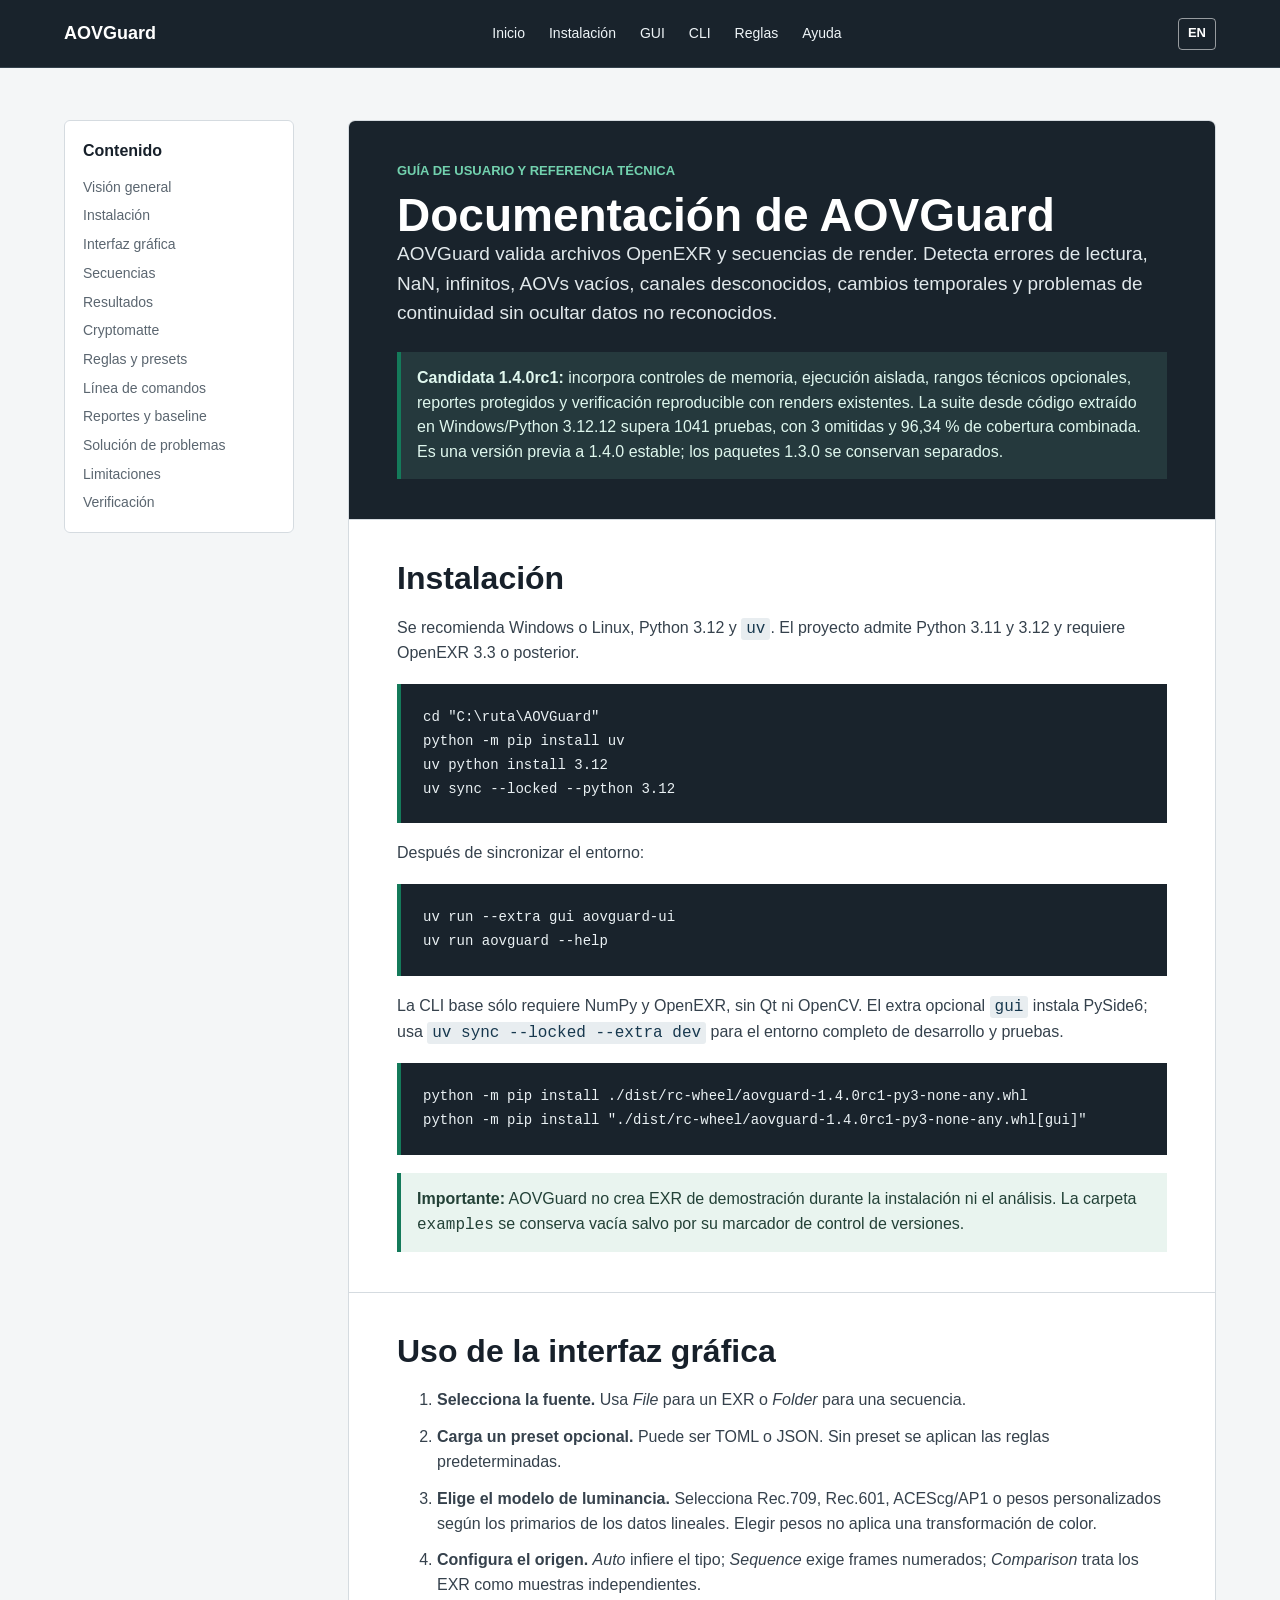
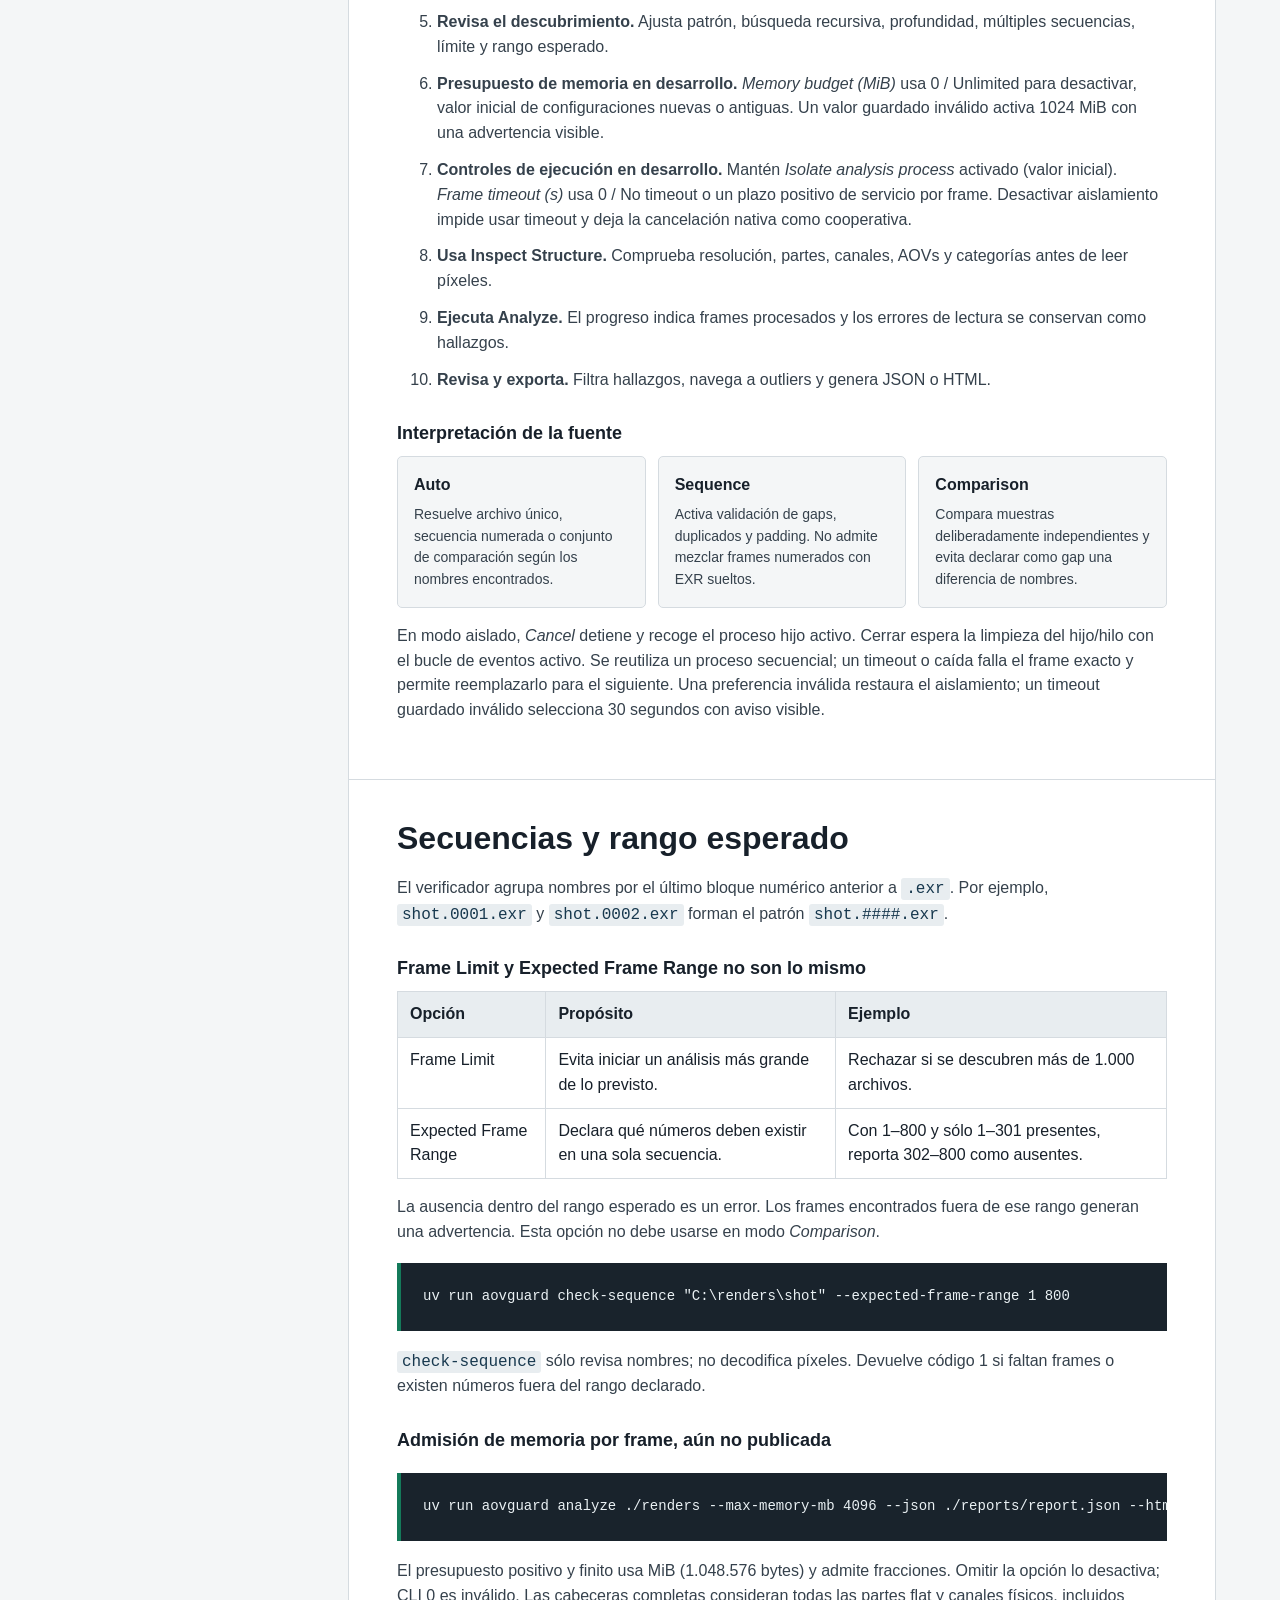
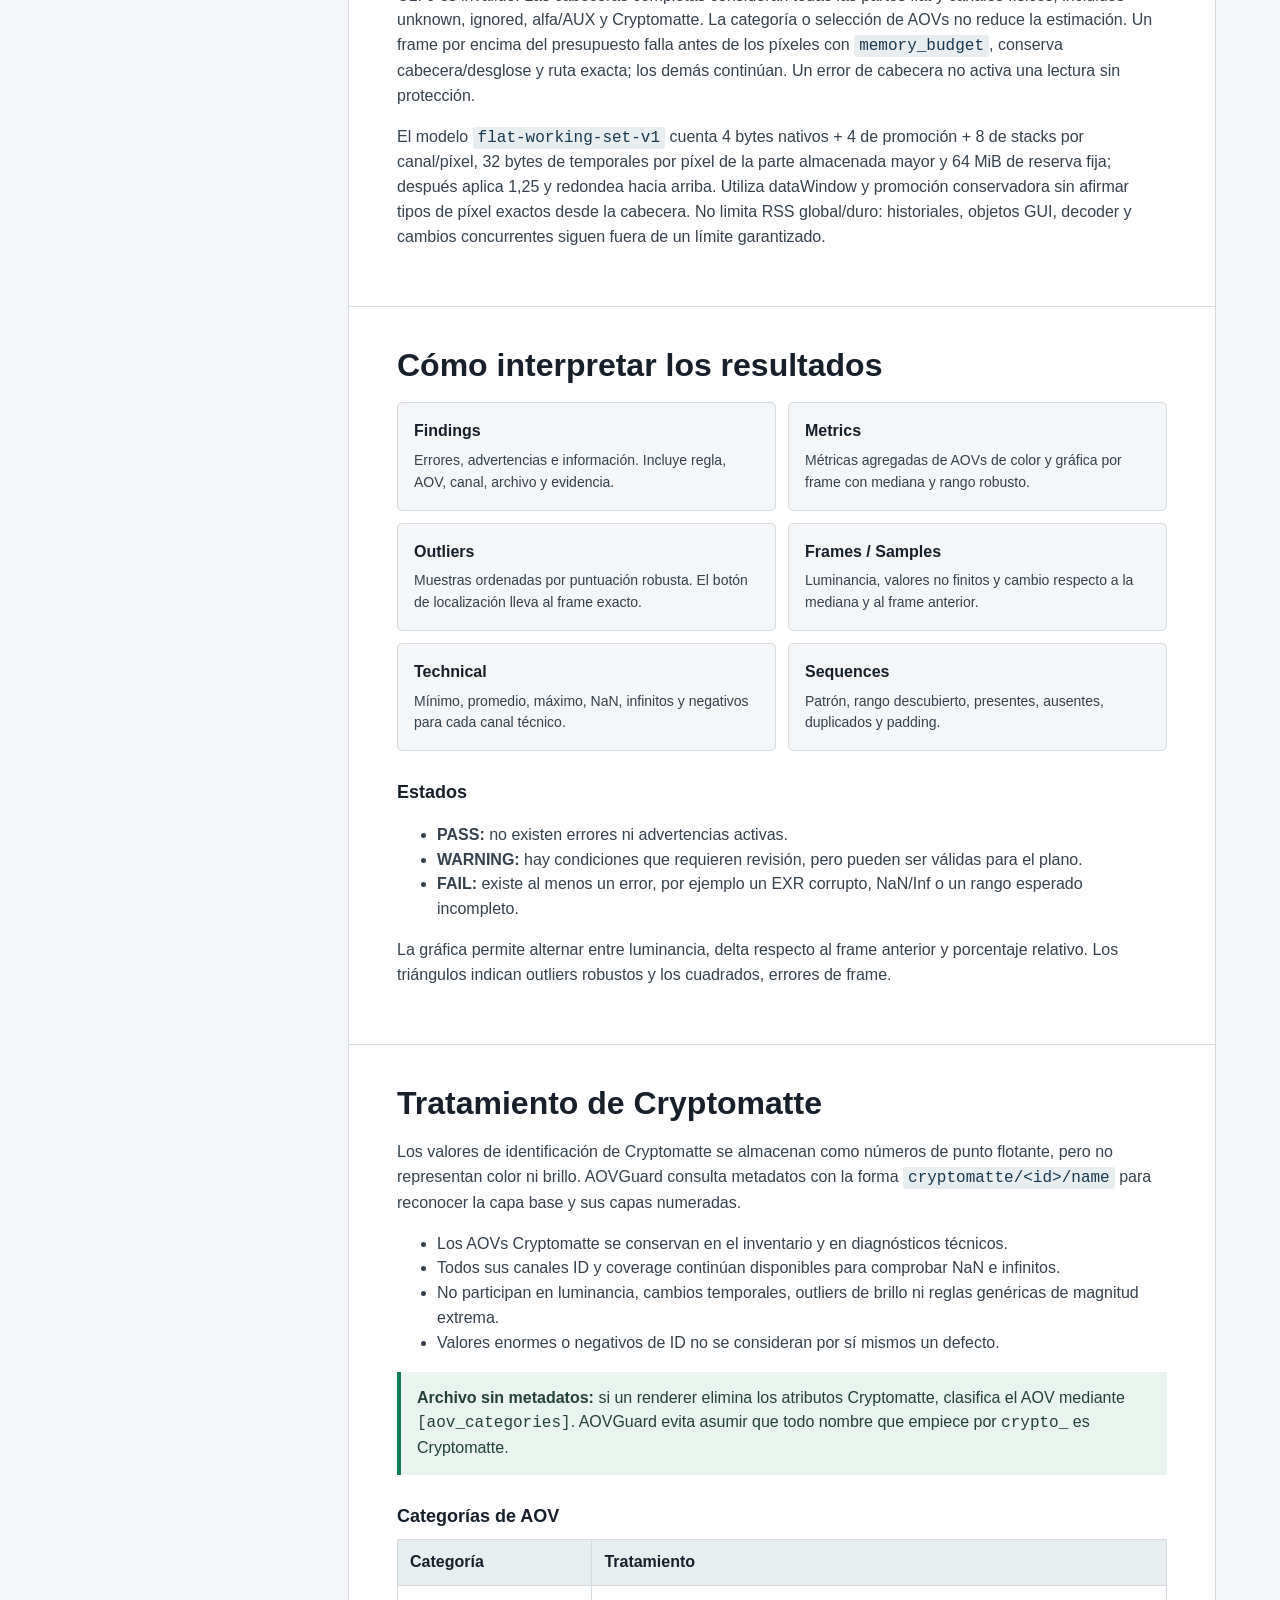
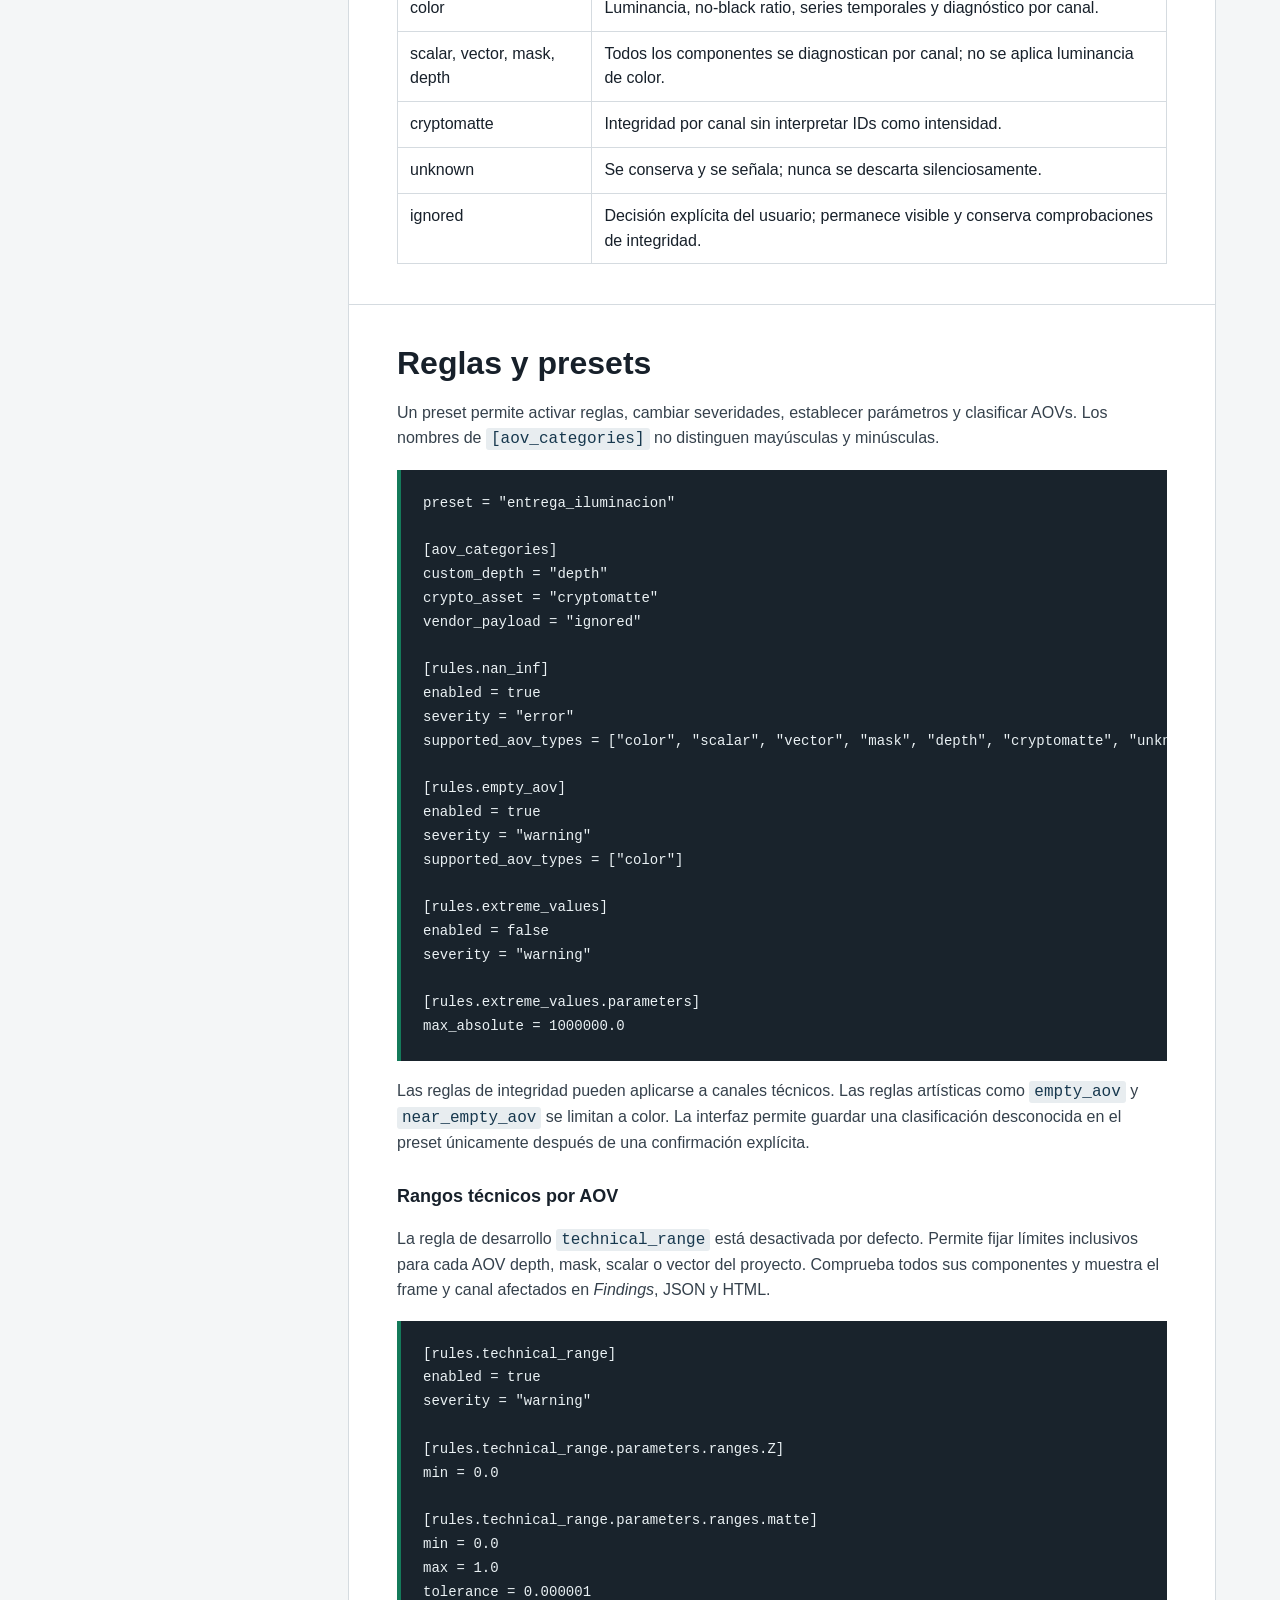
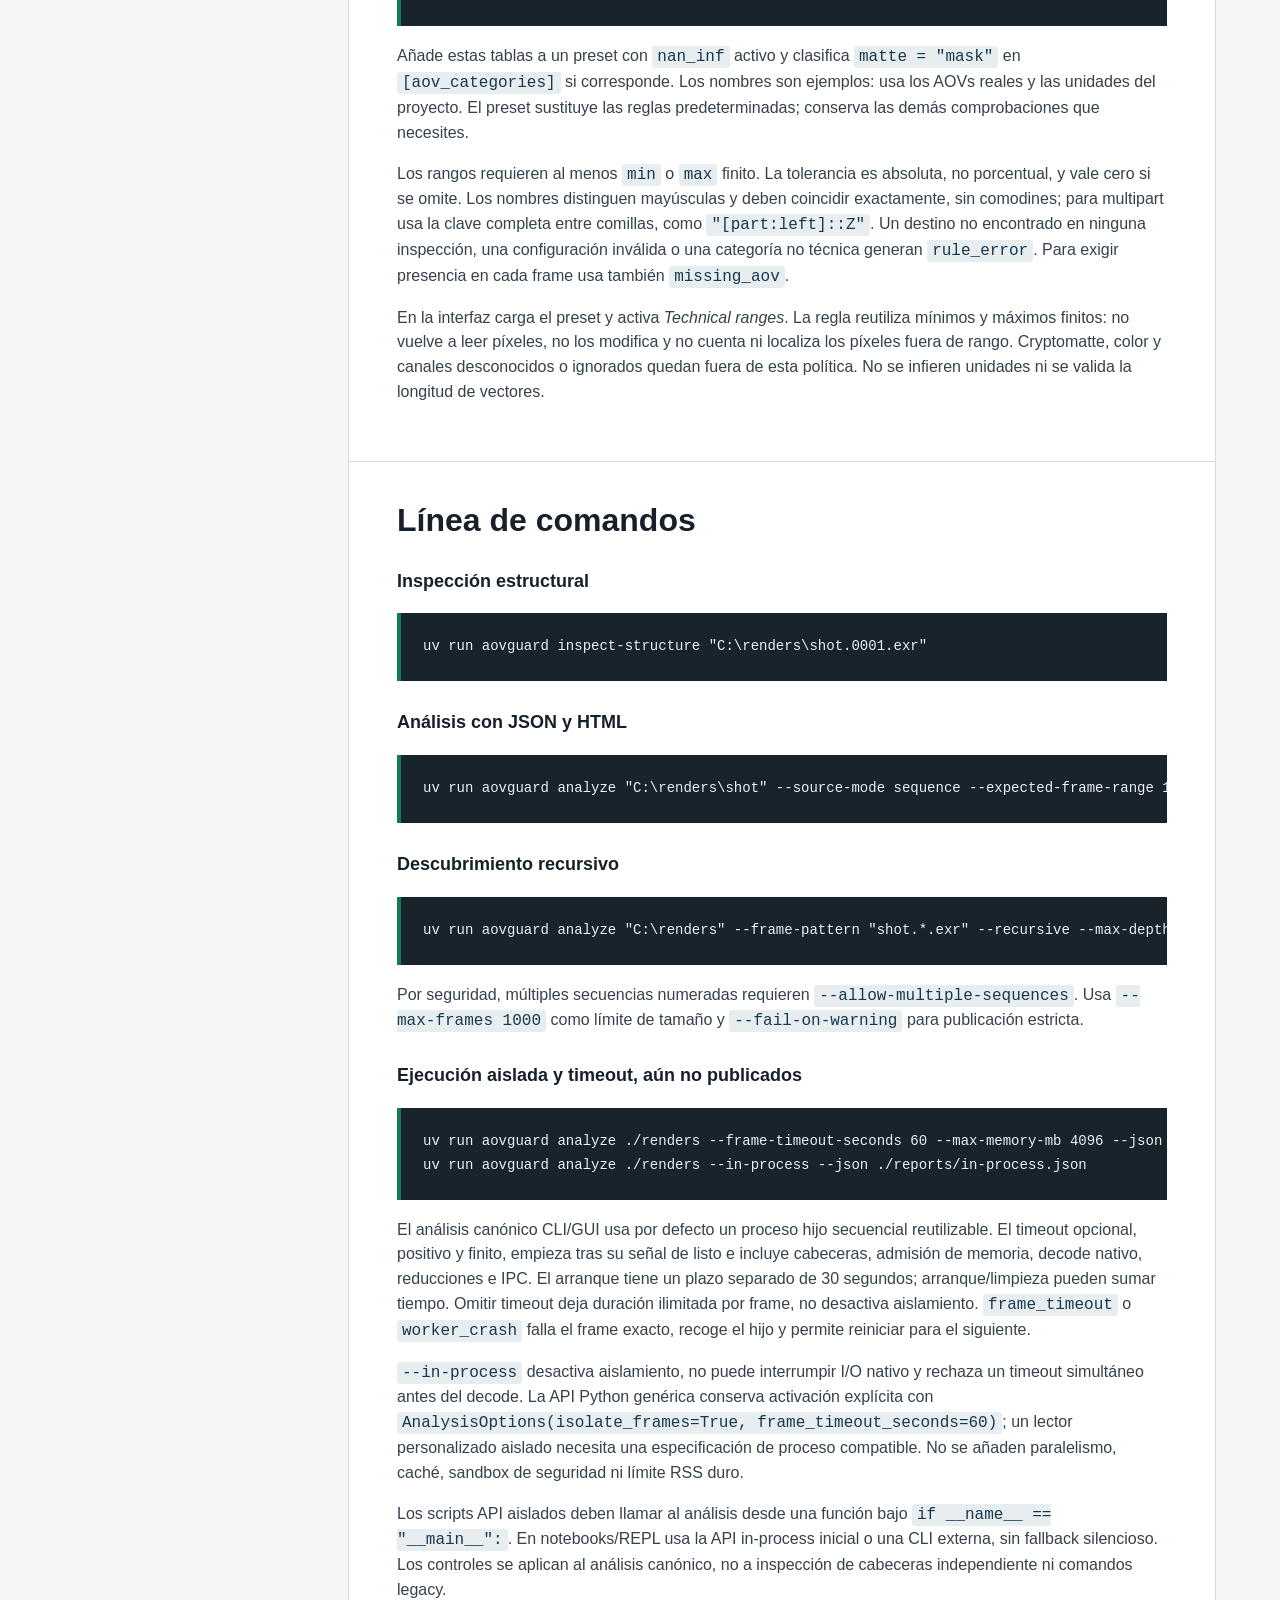
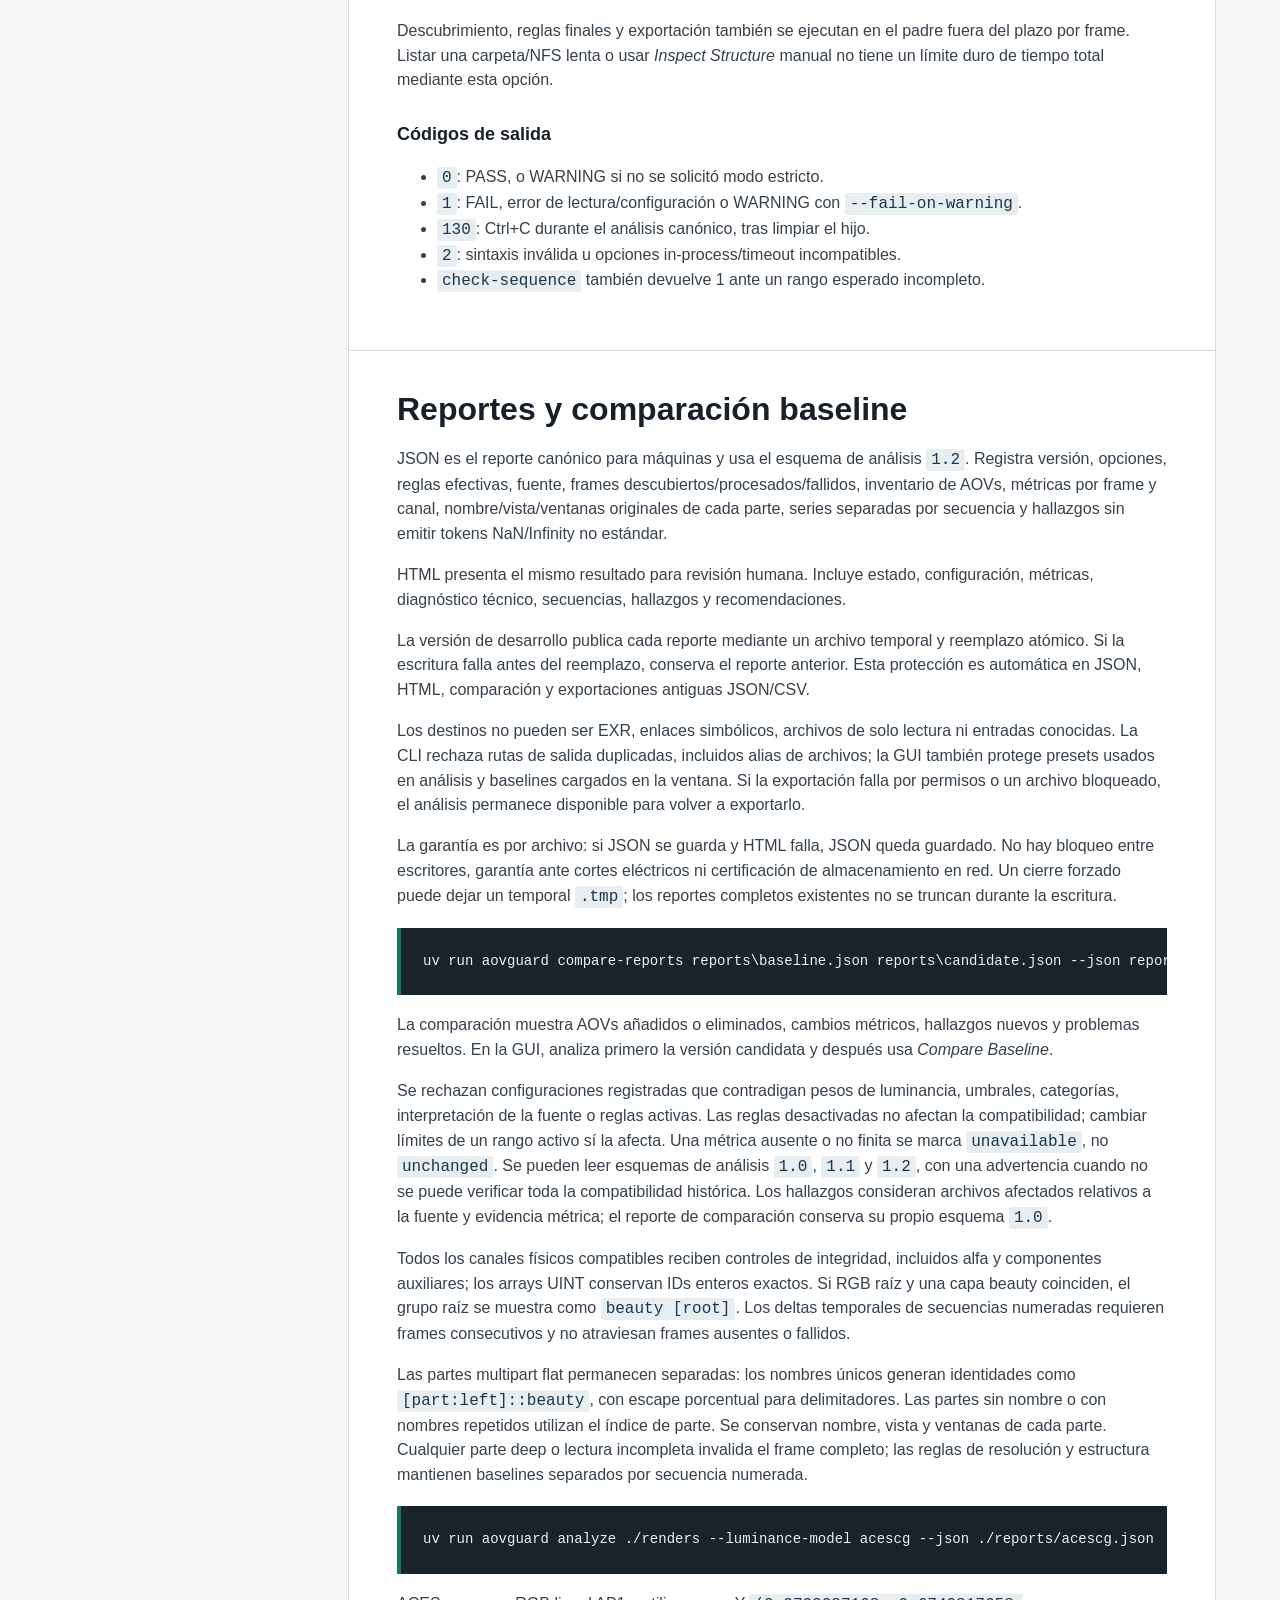
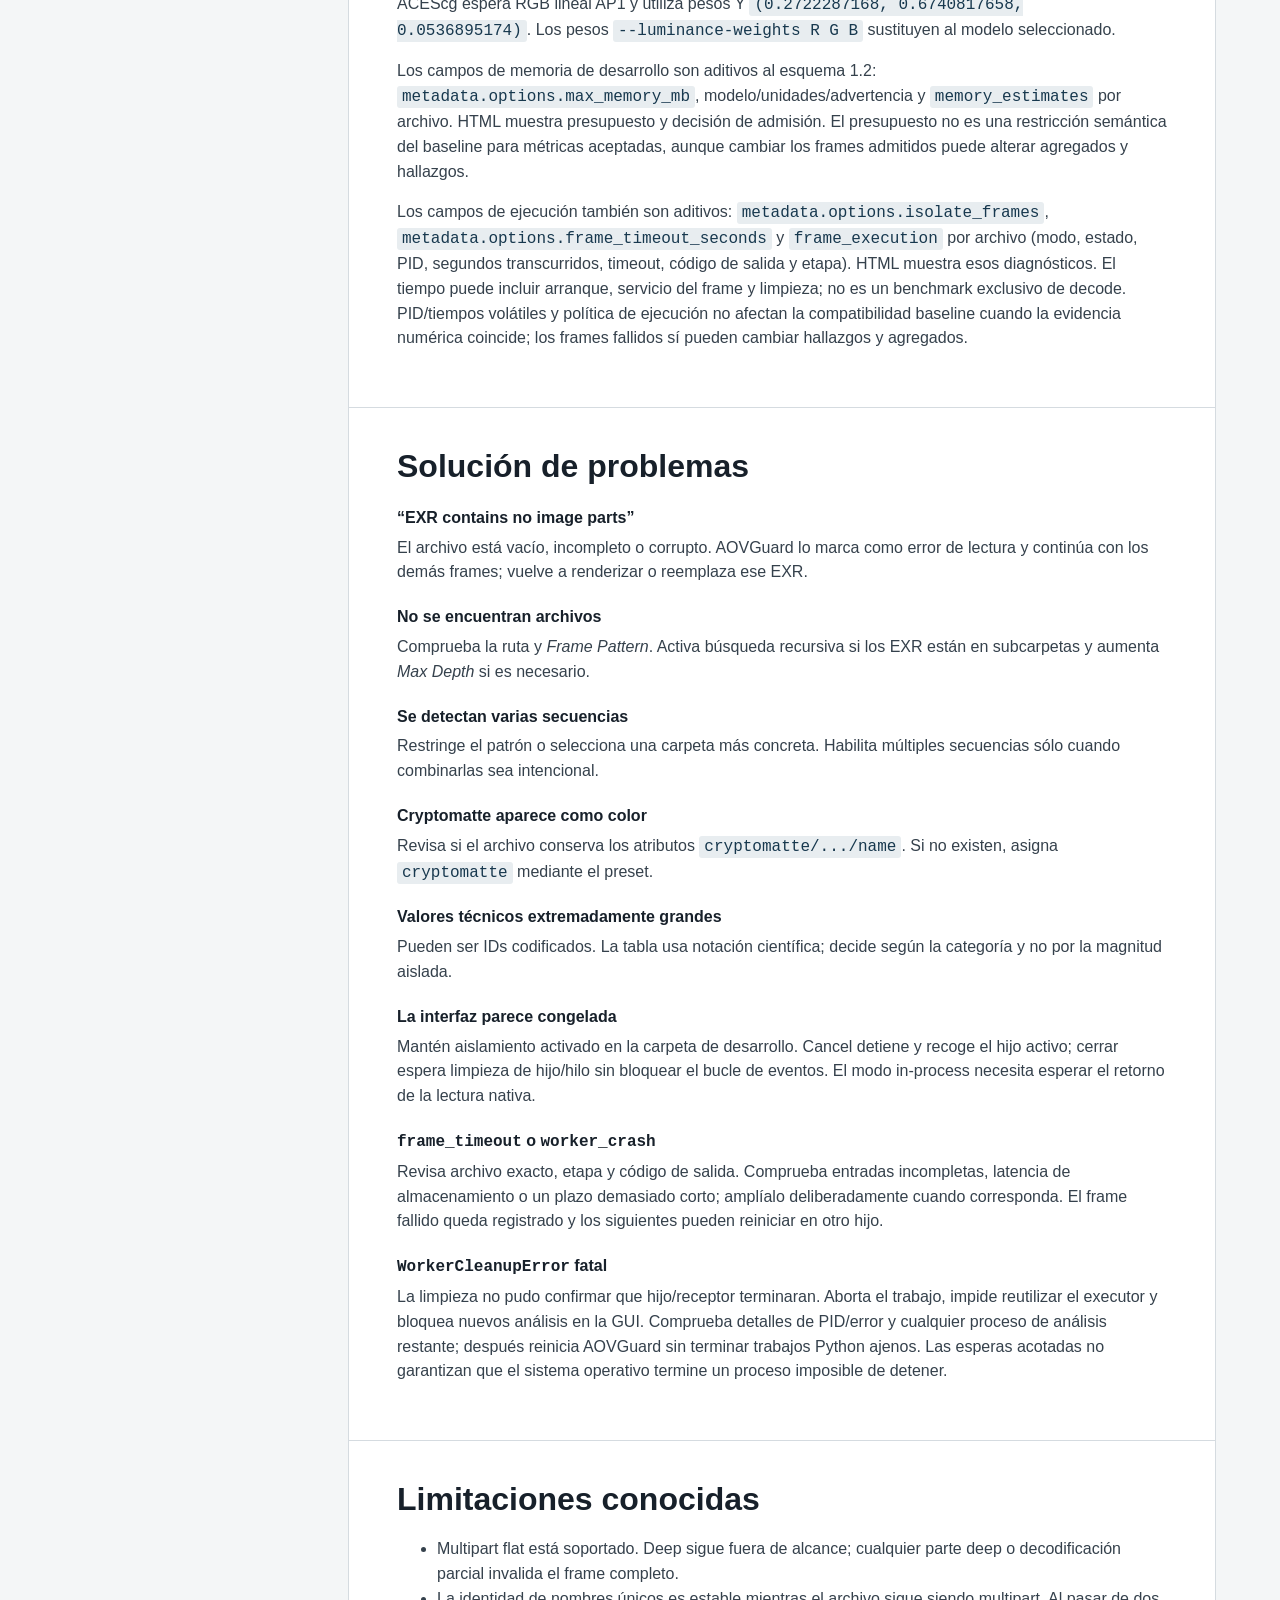
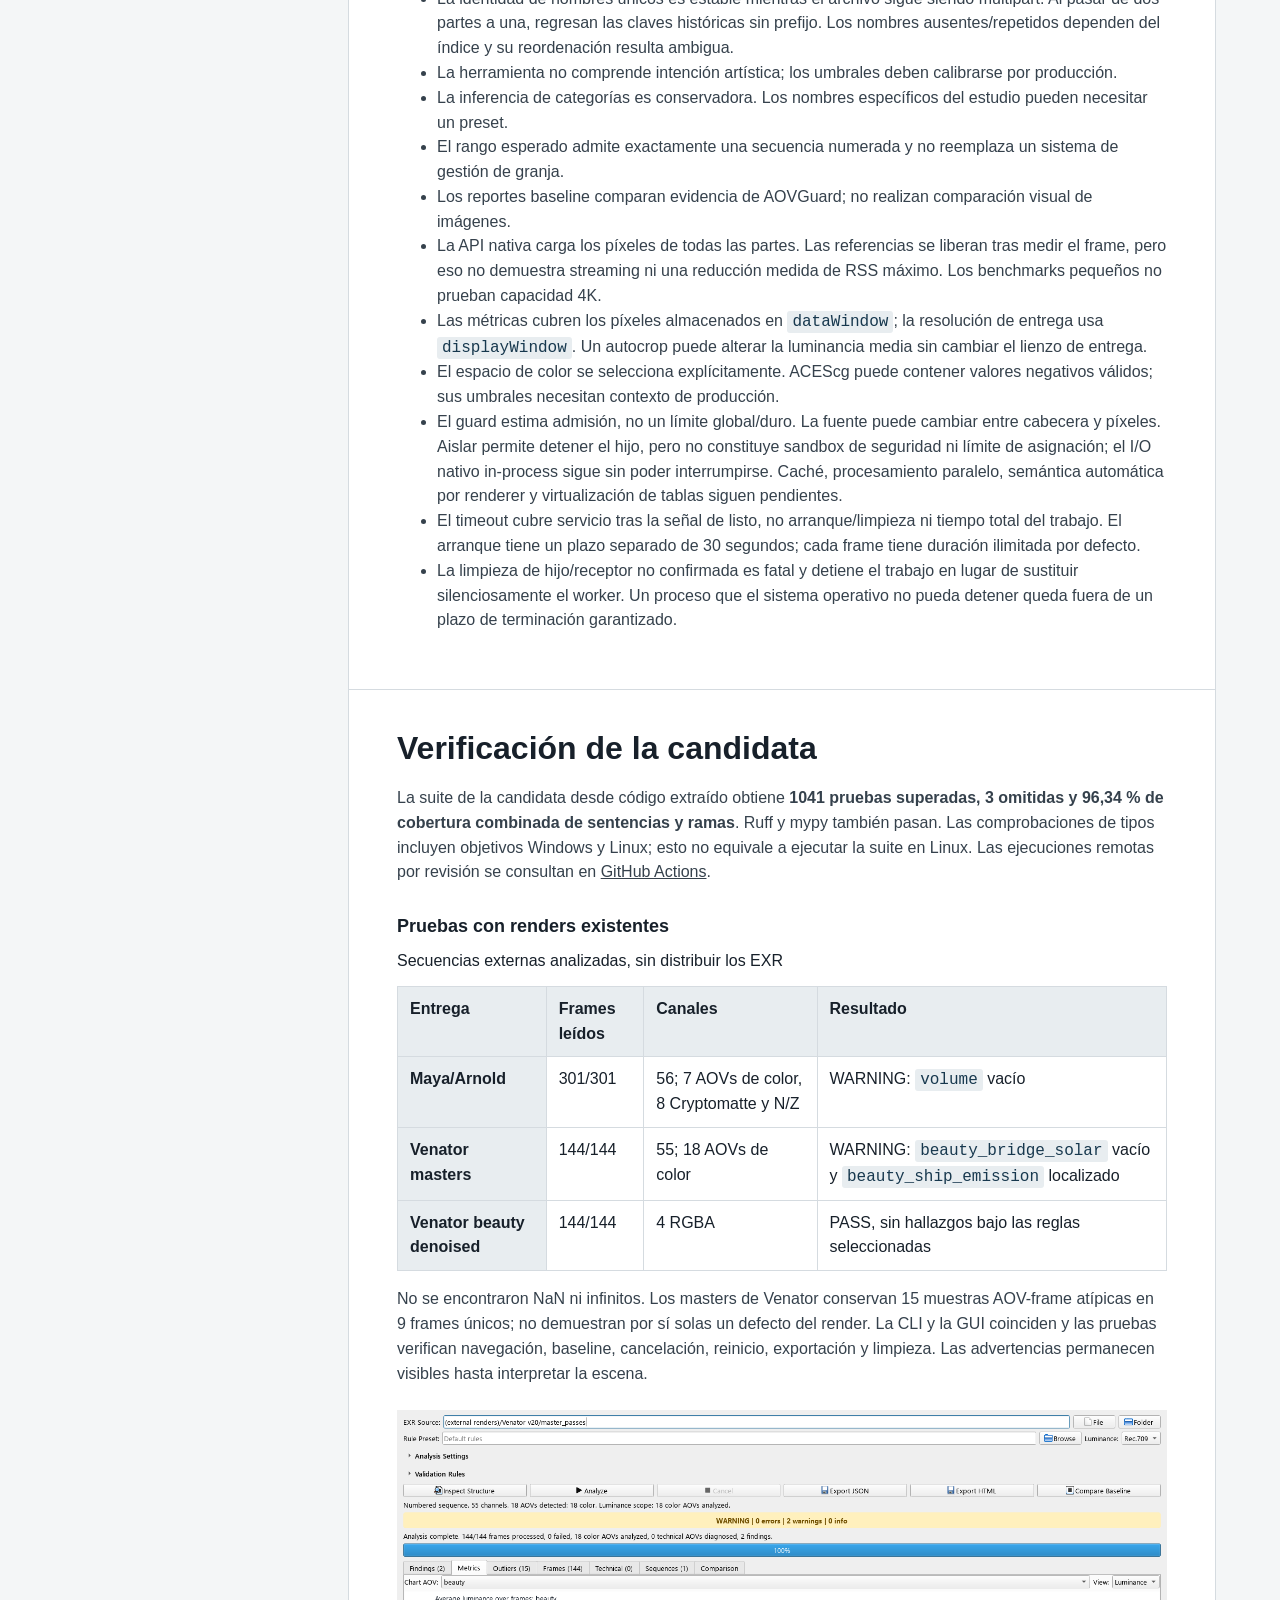
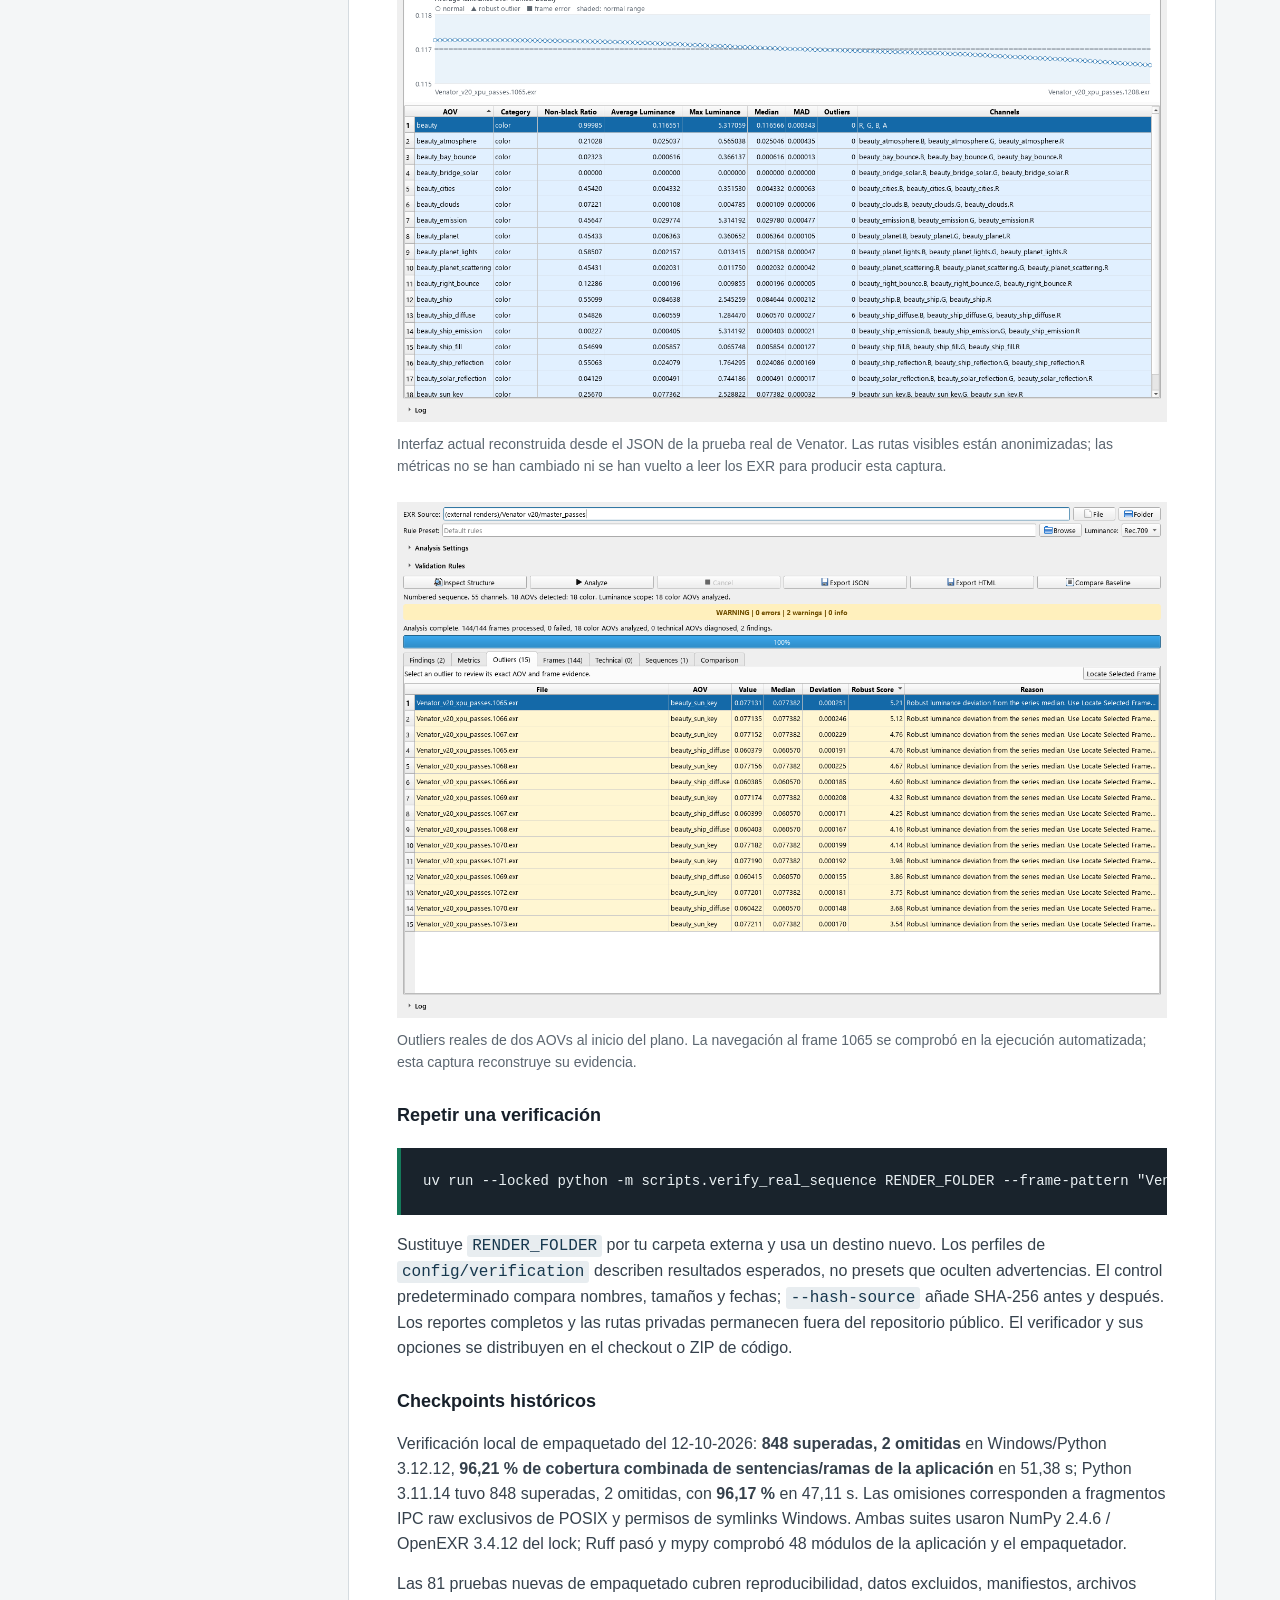
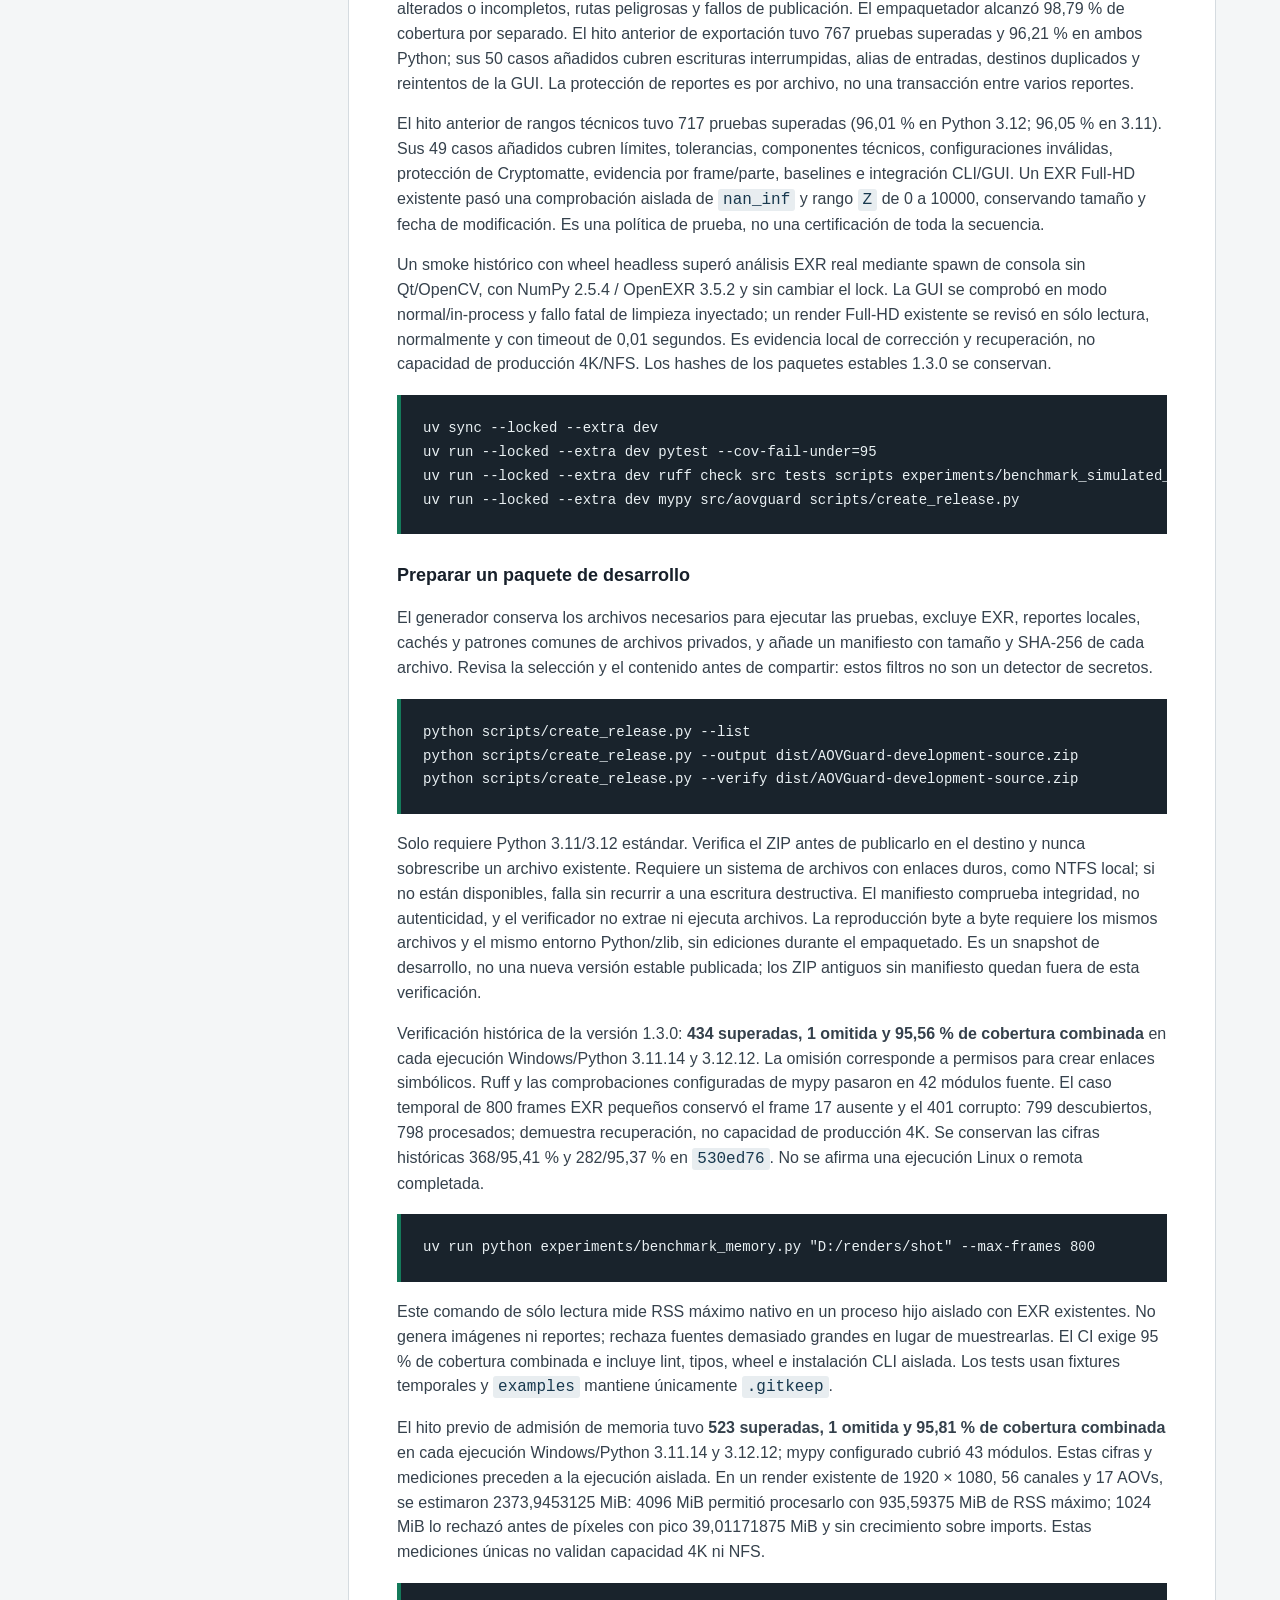
==== commit 7984facb: "Confirm exited Windows descendants after access denial and harden release gates" ====
--- a/website/documentacion.html
+++ b/website/documentacion.html
@@ -45,7 +45,7 @@
         <p class="eyebrow">Guía de usuario y referencia técnica</p>
         <h1>Documentación de AOVGuard</h1>
         <p class="lead">AOVGuard valida archivos OpenEXR y secuencias de render. Detecta errores de lectura, NaN, infinitos, AOVs vacíos, canales desconocidos, cambios temporales y problemas de continuidad sin ocultar datos no reconocidos.</p>
-        <div class="status-note"><strong>Candidata 1.4.0rc1:</strong> incorpora controles de memoria, ejecución aislada, rangos técnicos opcionales, reportes protegidos y verificación reproducible con renders existentes. La suite local Windows/Python 3.12.12 supera 1036 pruebas, con 3 omitidas y 96,34 % de cobertura combinada. Es una versión previa a 1.4.0 estable; los paquetes 1.3.0 se conservan separados.</div>
+        <div class="status-note"><strong>Candidata 1.4.0rc1:</strong> incorpora controles de memoria, ejecución aislada, rangos técnicos opcionales, reportes protegidos y verificación reproducible con renders existentes. La suite desde código extraído en Windows/Python 3.12.12 supera 1041 pruebas, con 3 omitidas y 96,34 % de cobertura combinada. Es una versión previa a 1.4.0 estable; los paquetes 1.3.0 se conservan separados.</div>
       </header>
 
       <section id="instalacion">
@@ -283,7 +283,7 @@
 
       <section id="verificacion">
         <h2>Verificación de la candidata</h2>
-        <p>La suite local de la candidata obtiene <strong>1036 pruebas superadas, 3 omitidas y 96,34 % de cobertura combinada de sentencias y ramas</strong>. Ruff y mypy también pasan. Las comprobaciones de tipos incluyen objetivos Windows y Linux; esto no equivale a ejecutar la suite en Linux. Las ejecuciones remotas por revisión se consultan en <a href="https://github.com/Joshmedinag/AOVGuard/actions">GitHub Actions</a>.</p>
+        <p>La suite de la candidata desde código extraído obtiene <strong>1041 pruebas superadas, 3 omitidas y 96,34 % de cobertura combinada de sentencias y ramas</strong>. Ruff y mypy también pasan. Las comprobaciones de tipos incluyen objetivos Windows y Linux; esto no equivale a ejecutar la suite en Linux. Las ejecuciones remotas por revisión se consultan en <a href="https://github.com/Joshmedinag/AOVGuard/actions">GitHub Actions</a>.</p>
         <h3>Pruebas con renders existentes</h3>
         <div class="verification-table" tabindex="0" role="region" aria-label="Resultados de Maya y Venator; desplazamiento horizontal disponible">
           <table>
